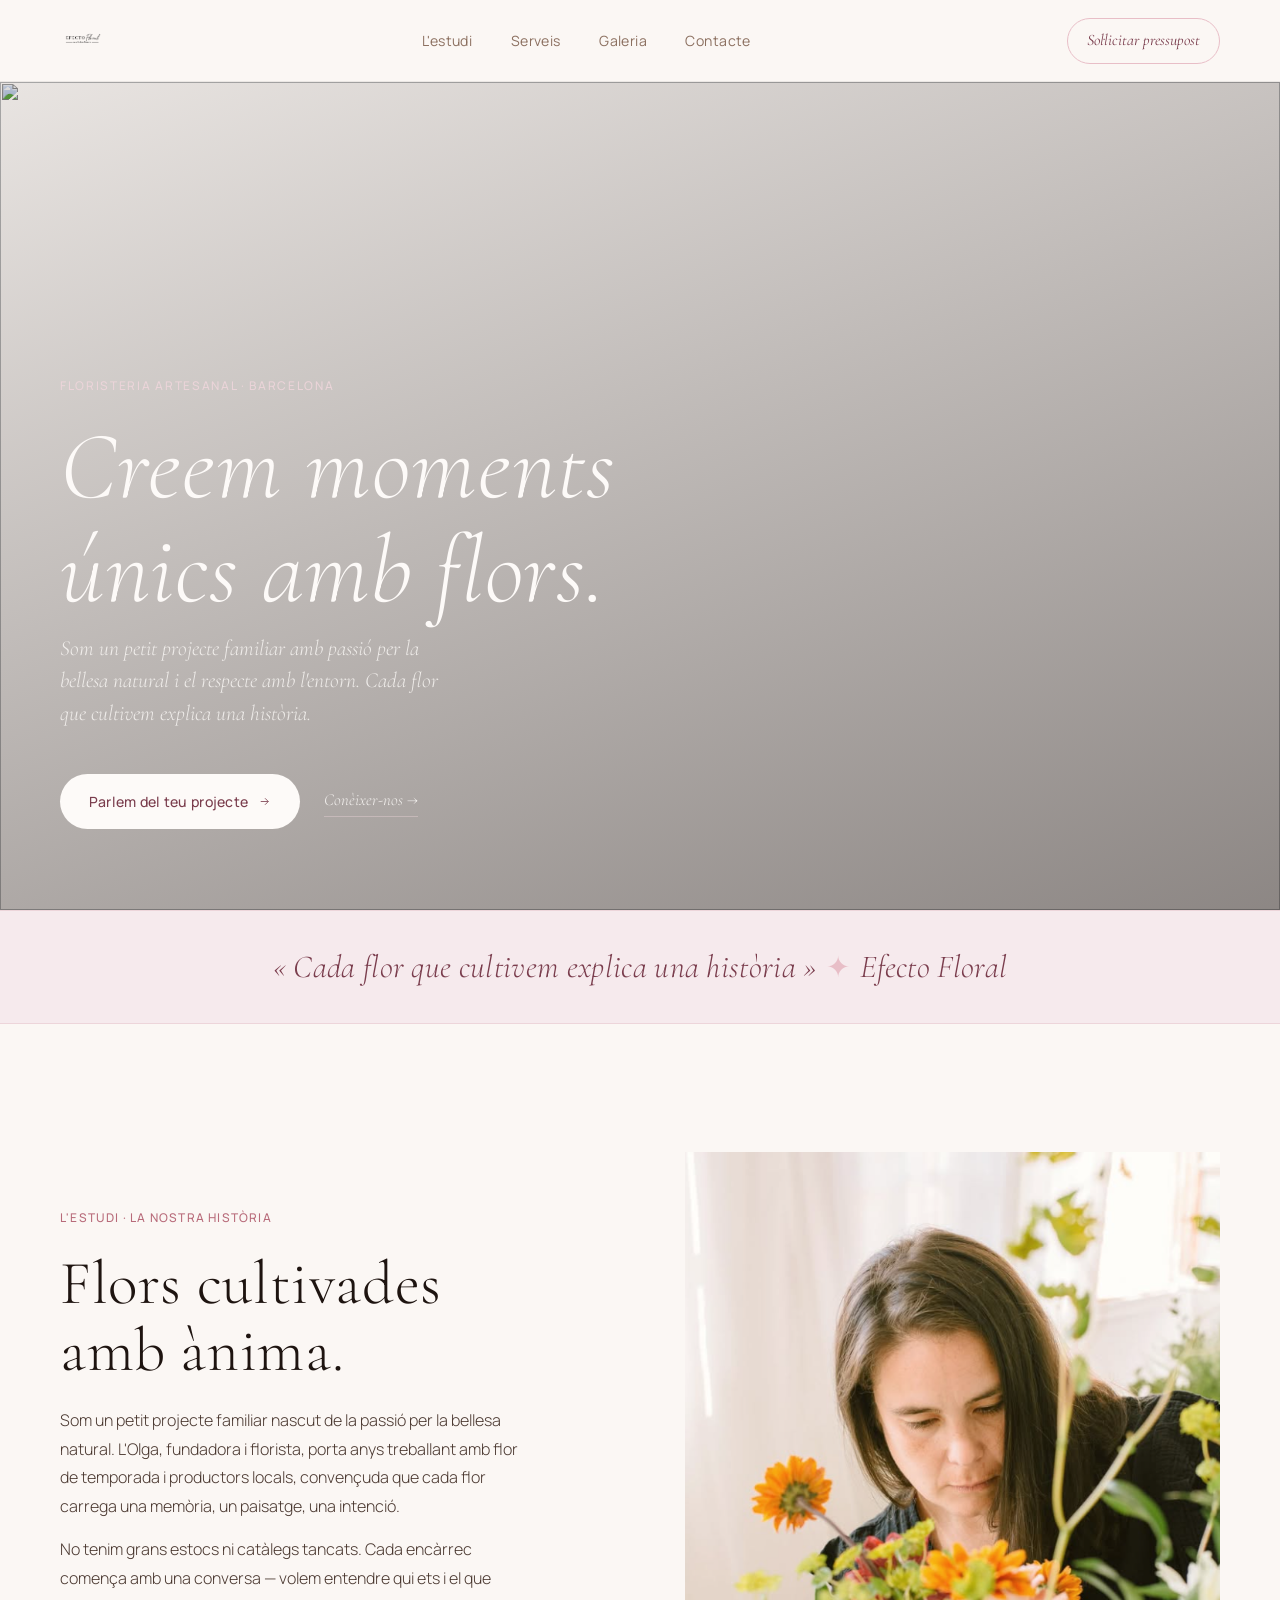
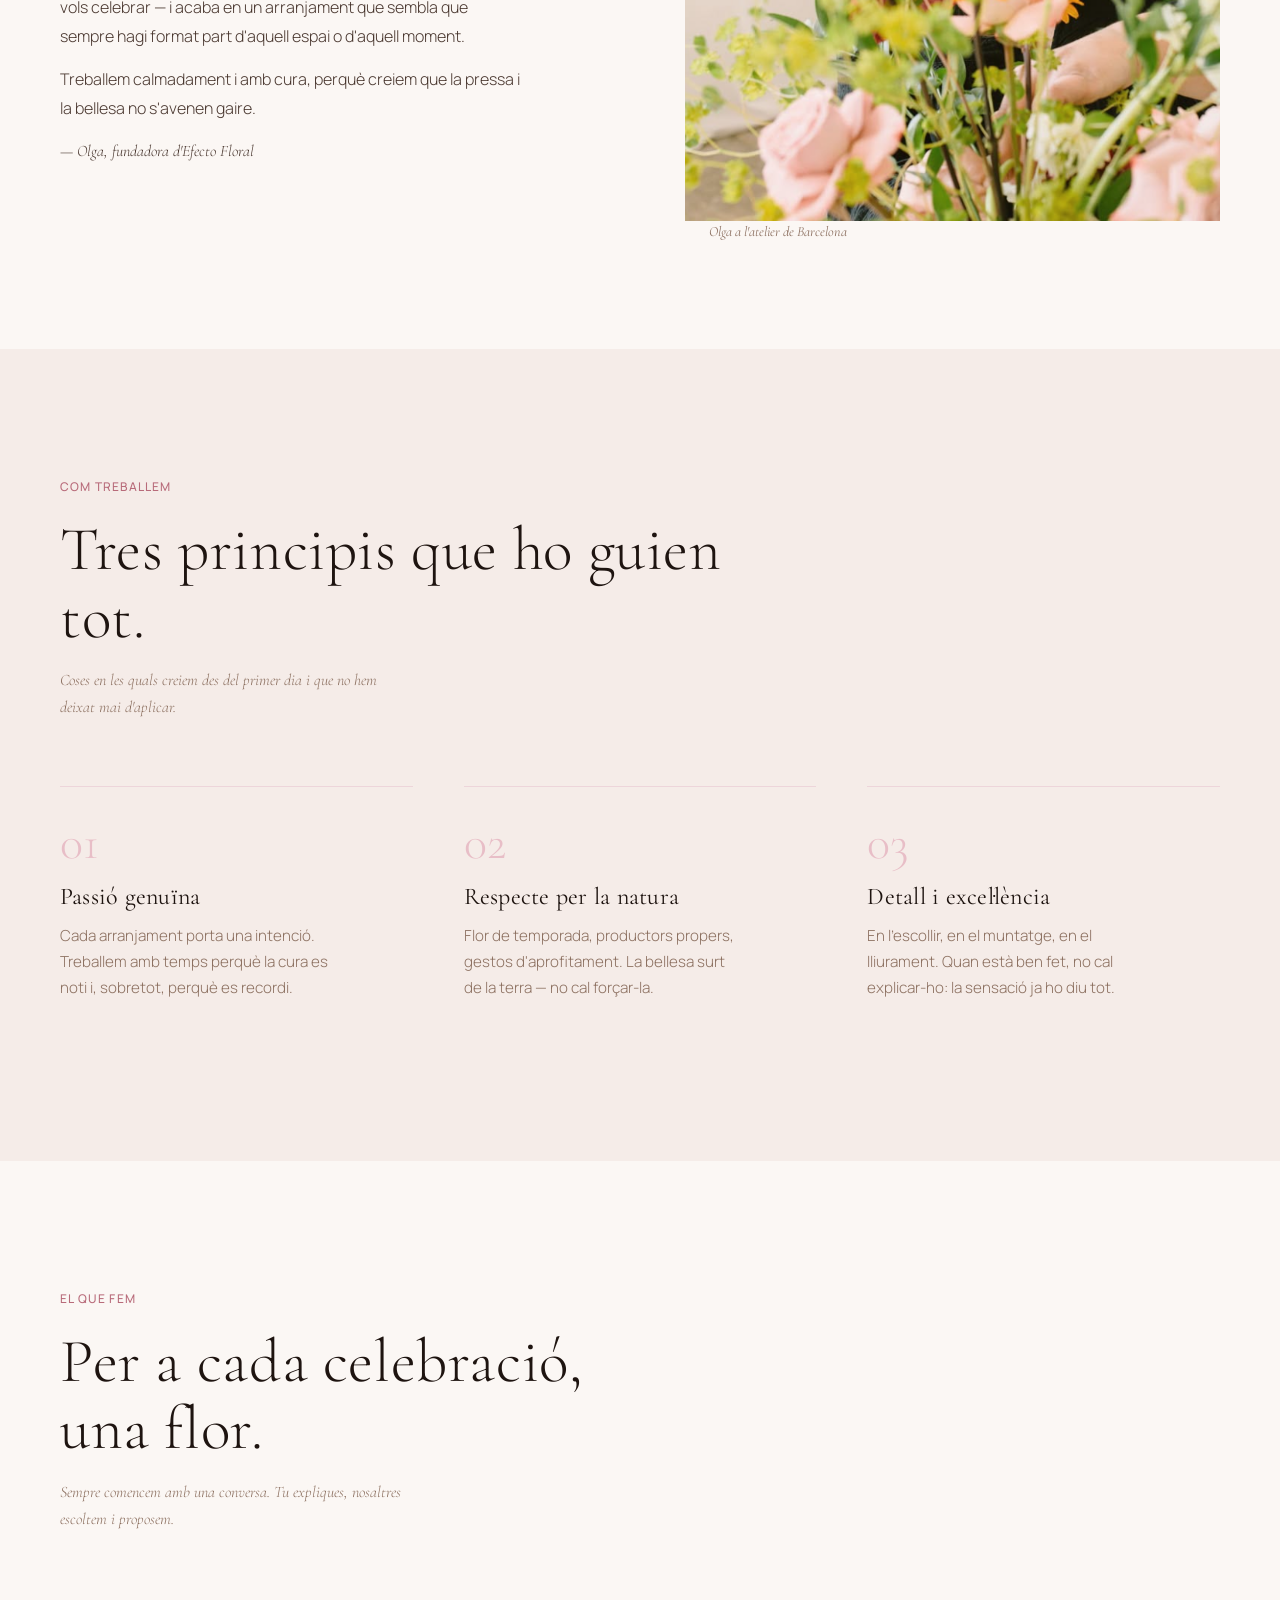
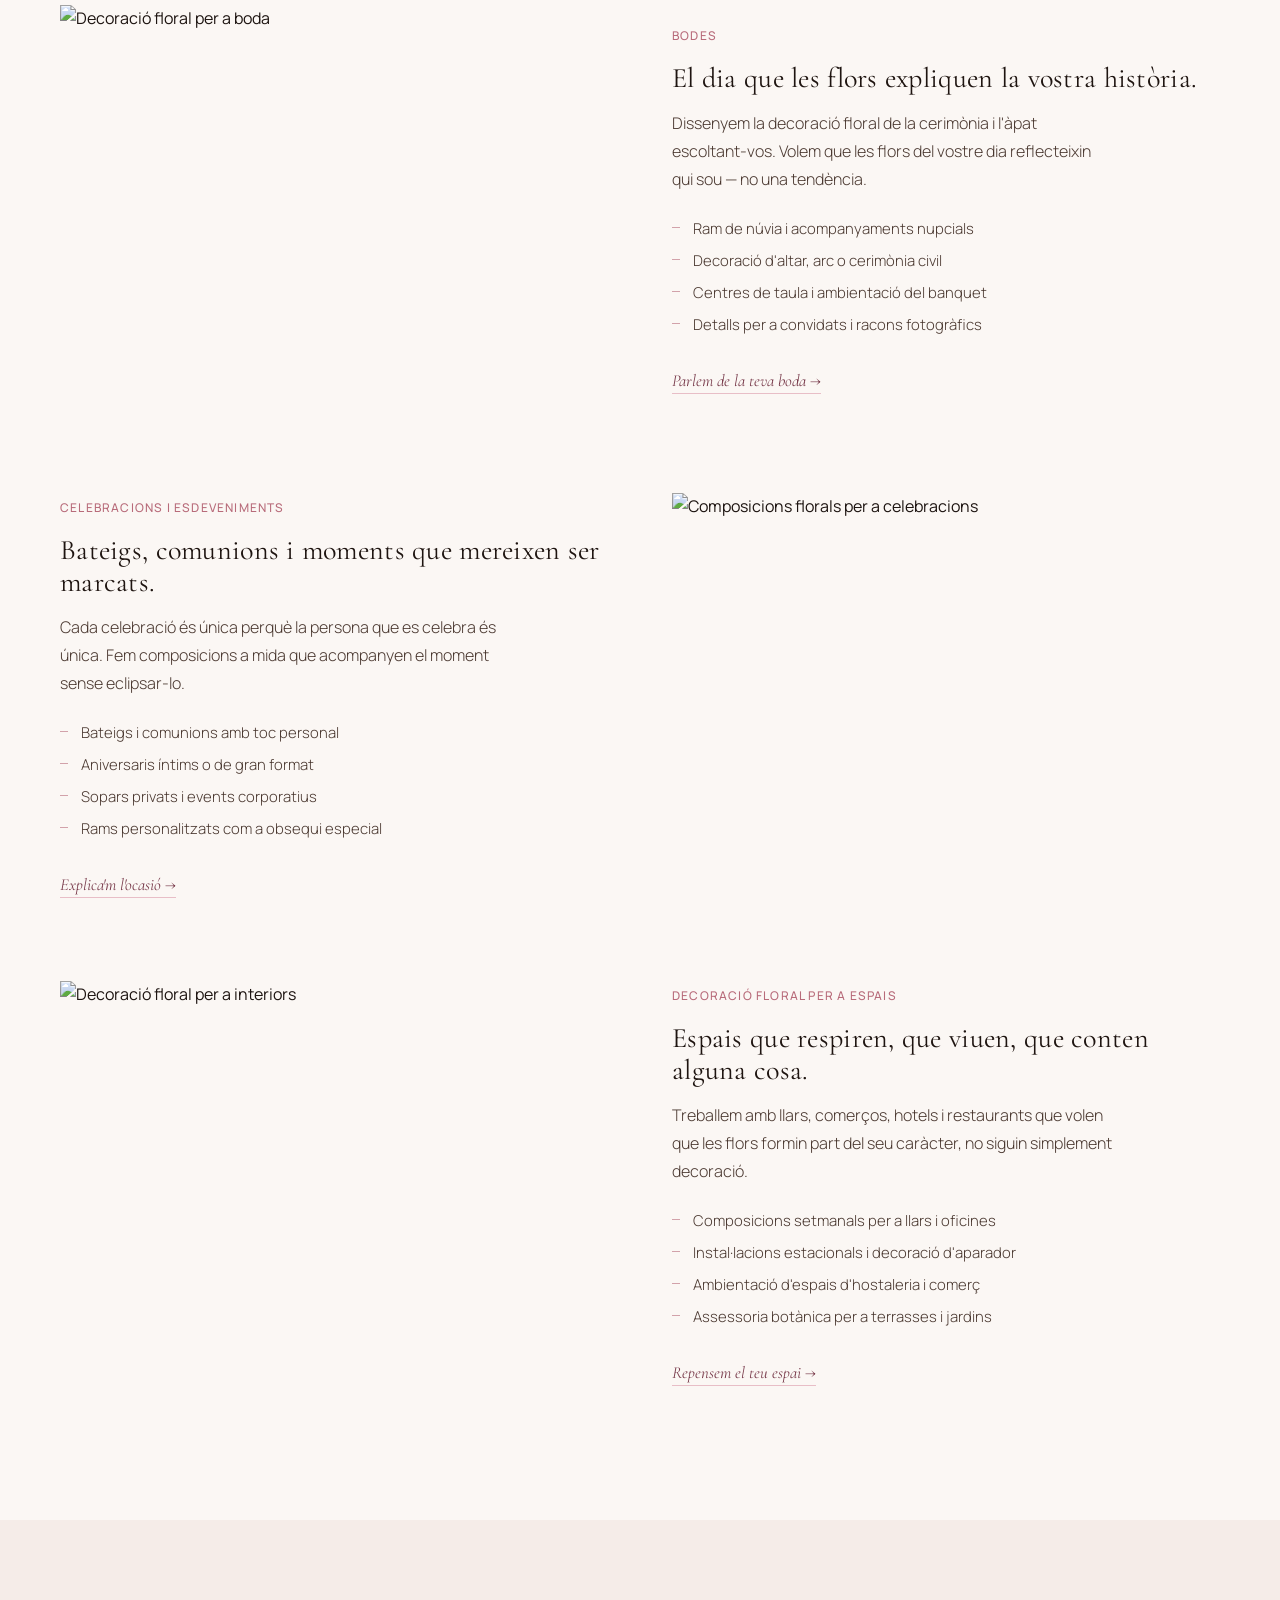
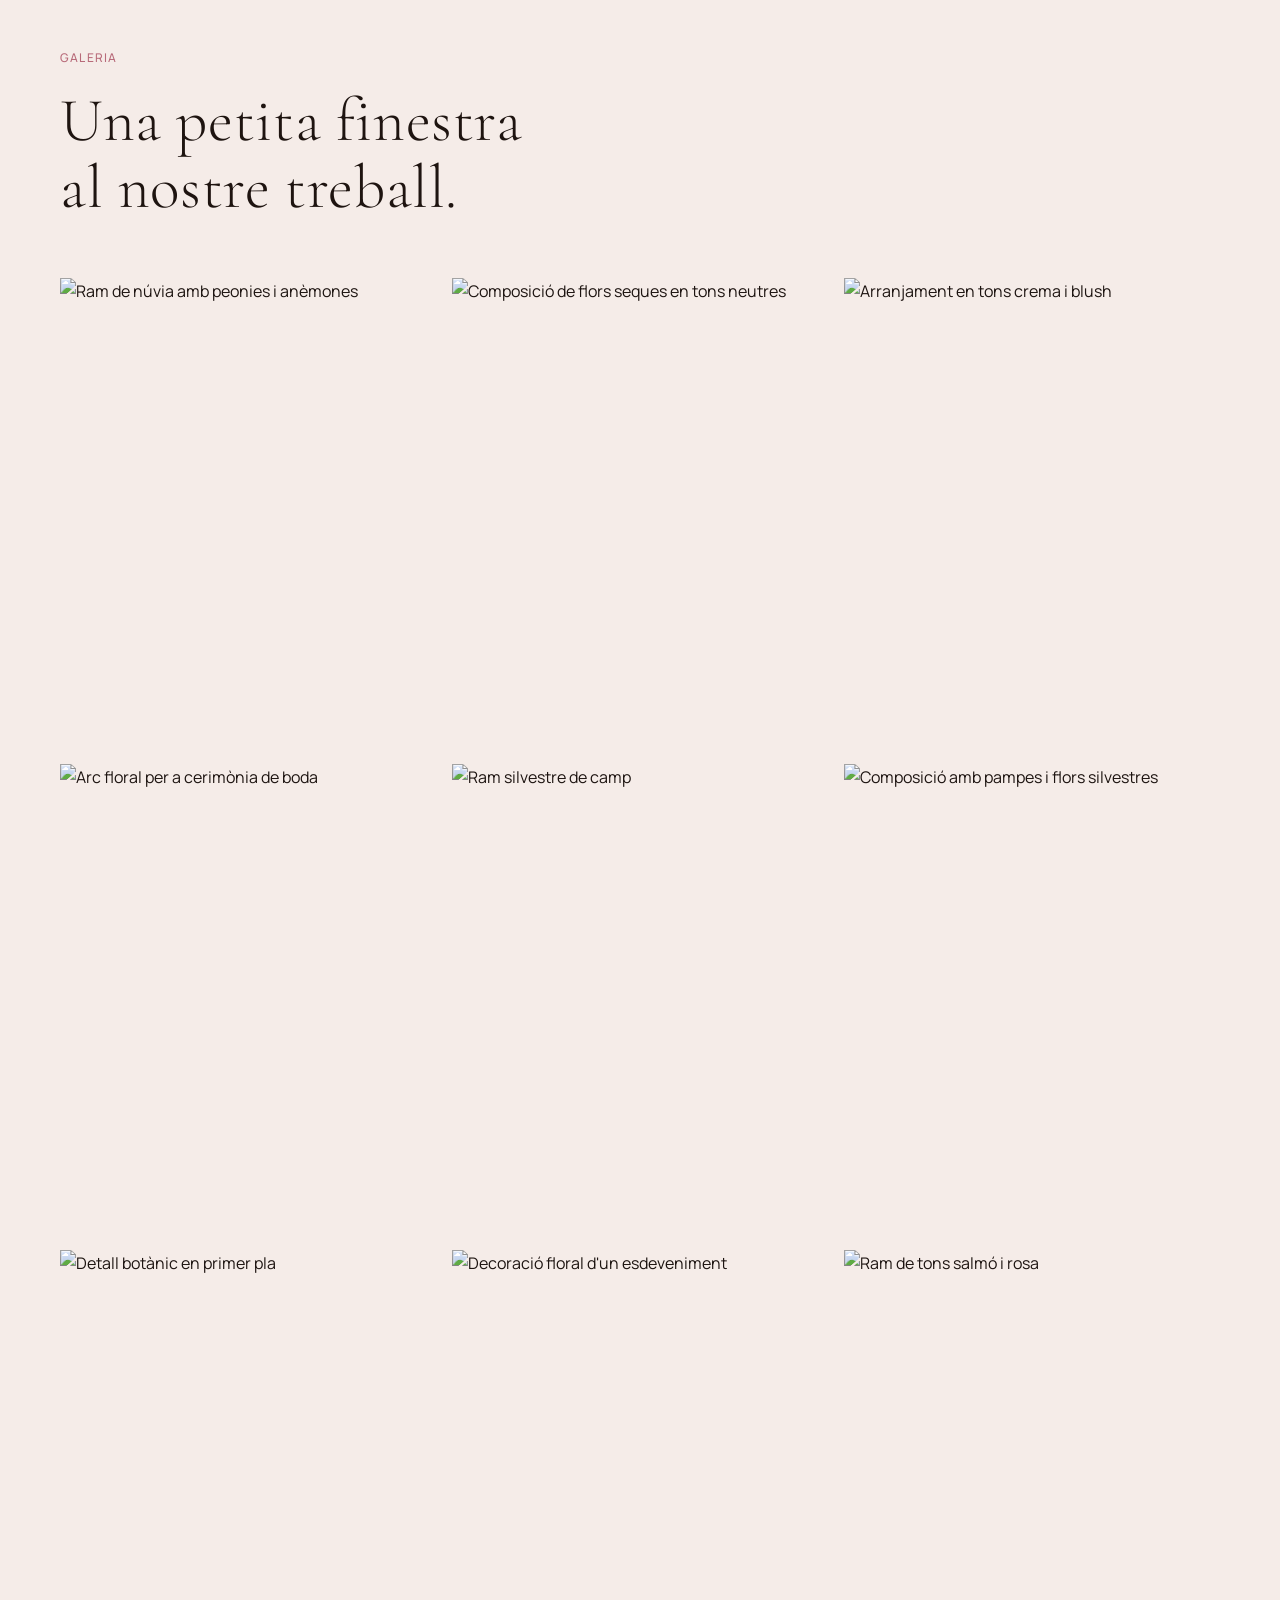
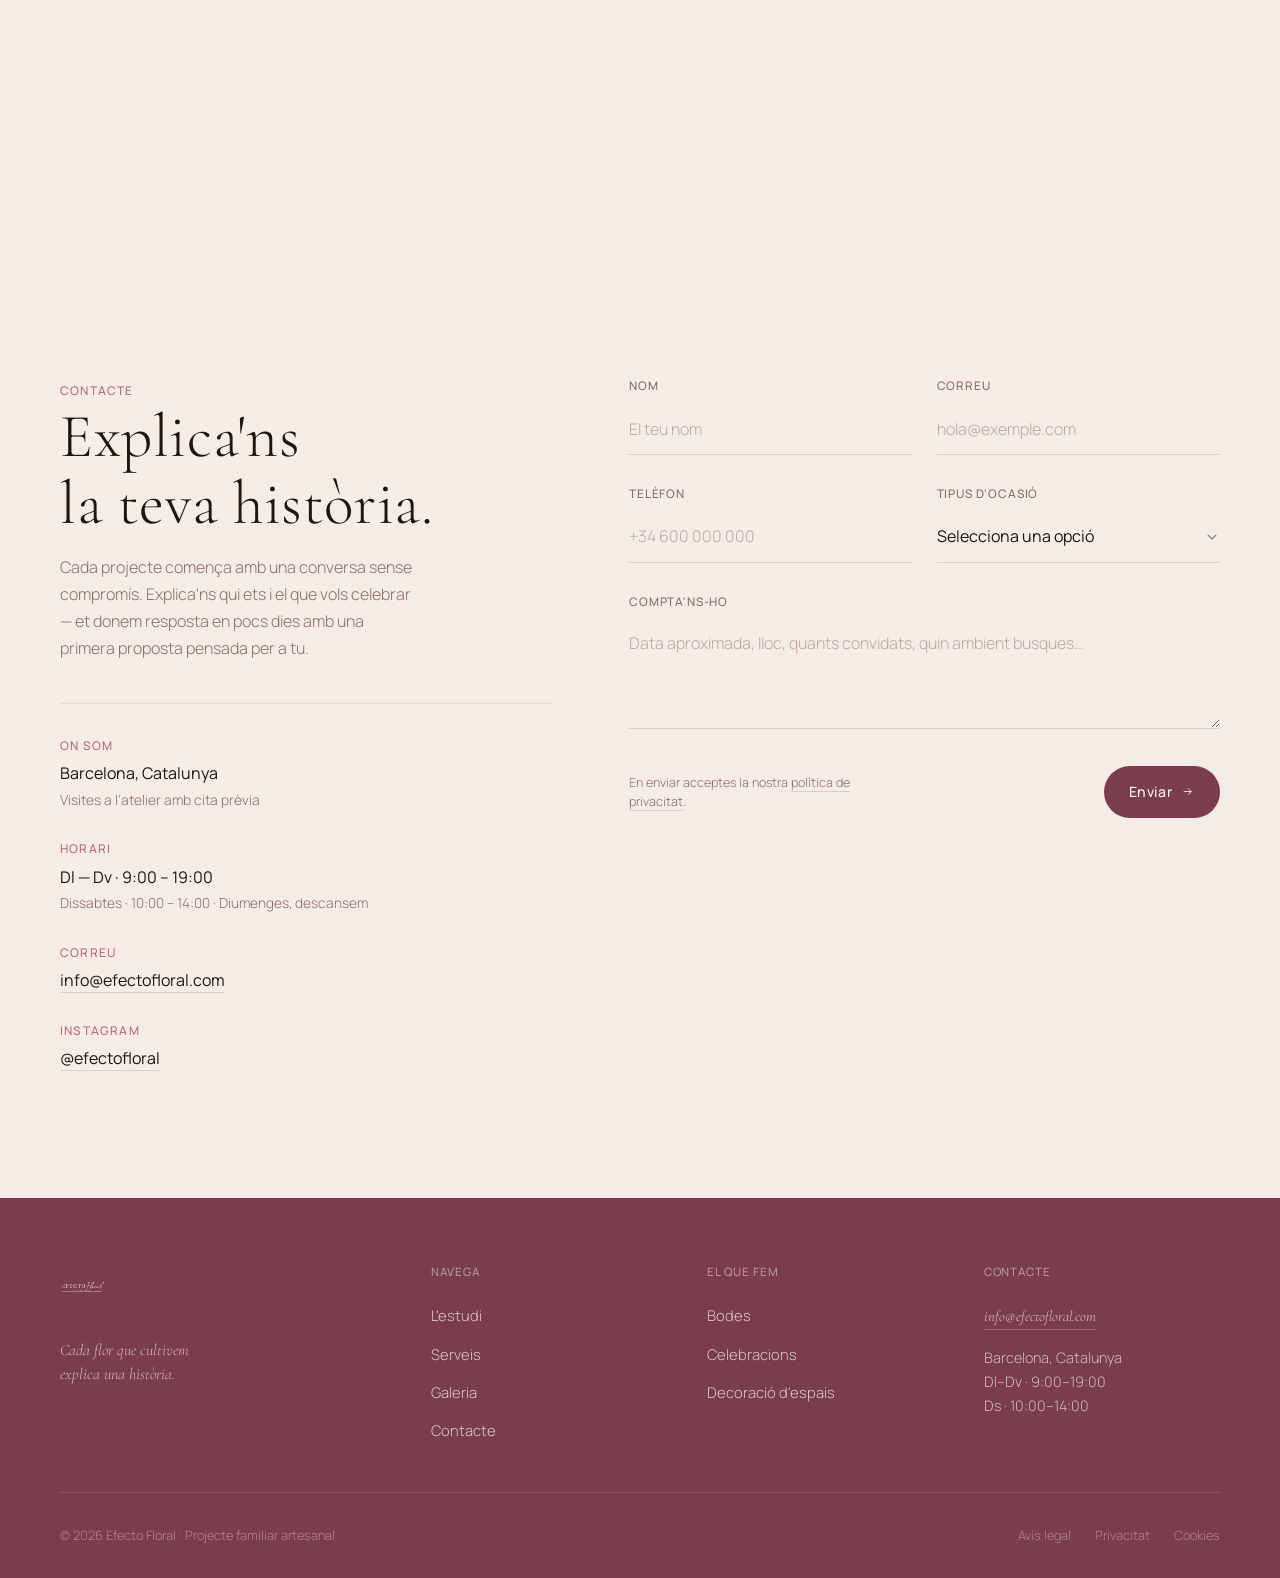
==== index.html @ b9873108 "Disseny inicial d'Efecto Floral Web one-pager: paleta blush/rose, tipografia Cormorant Garamond, lem" ====
<!DOCTYPE html>
<html lang="ca">
<head>
<meta charset="UTF-8">
<meta name="viewport" content="width=device-width, initial-scale=1.0">
<title>Efecto Floral — Floristeria artesanal · Barcelona</title>
<meta name="description" content="Petit projecte familiar de decoració floral artesanal per a bodes i esdeveniments. Barcelona. Cada flor que cultivem explica una història.">
<link rel="preconnect" href="https://fonts.googleapis.com">
<link rel="preconnect" href="https://fonts.gstatic.com" crossorigin>
<link href="https://fonts.googleapis.com/css2?family=Cormorant+Garamond:ital,wght@0,300;0,400;0,500;1,300;1,400&family=Manrope:wght@300;400;500&display=swap" rel="stylesheet">
<style>
:root{
  --bg:#FBF7F4;
  --bg-alt:#F5ECE8;
  --paper:#FDFAF8;
  --ink:#1E1410;
  --ink-soft:#4A3830;
  --muted:#8C7060;
  --rose:#B86B7A;
  --rose-dark:#7A3D4D;
  --rose-pale:#EDD5DA;
  --blush:#E8BEC7;
  --blush-light:#F6EAED;
  --sage:#7A8F65;
  --line:rgba(30,20,16,.13);
  --line-soft:rgba(30,20,16,.07);
  --t:.45s cubic-bezier(.32,.72,.32,1);
  --max:1240px;
  --gutter:clamp(1.4rem,4vw,2.5rem);
  --serif:'Cormorant Garamond',Georgia,serif;
  --sans:'Manrope',system-ui,-apple-system,sans-serif;
}

*,*::before,*::after{box-sizing:border-box;margin:0;padding:0}
html{scroll-behavior:smooth;font-size:16px}
body{
  font-family:var(--sans);
  font-weight:400;
  font-size:1rem;
  line-height:1.65;
  color:var(--ink);
  background:var(--bg);
  -webkit-font-smoothing:antialiased;
  text-rendering:optimizeLegibility;
  overflow-x:hidden;
}
img{display:block;max-width:100%}
a{color:inherit;text-decoration:none}
ul{list-style:none}
button{font:inherit;color:inherit;cursor:pointer;border:none;background:none}
input,select,textarea{font:inherit;color:inherit}

/* ─── TYPE ─── */
h1,h2,h3{font-family:var(--serif);font-weight:300;letter-spacing:.01em;line-height:1.08;color:var(--ink)}
h1{font-size:clamp(3rem,7.5vw,6rem);font-weight:300;font-style:italic}
h2{font-size:clamp(2.4rem,4.8vw,4rem);font-weight:300}
h3{font-size:clamp(1.6rem,2.2vw,2.2rem);font-weight:400;line-height:1.15}
.label{
  font-size:.75rem;
  font-weight:500;
  letter-spacing:.1em;
  text-transform:uppercase;
  color:var(--rose);
  font-family:var(--sans);
}
p{color:var(--ink-soft);font-weight:300;font-size:1rem}
em{font-family:var(--serif);font-style:italic}

/* ─── LAYOUT ─── */
.wrap{max-width:var(--max);margin:0 auto;padding:0 var(--gutter)}
section{position:relative}

/* ─── NAV ─── */
.nav{
  position:sticky;top:0;z-index:50;
  background:rgba(251,247,244,.94);
  backdrop-filter:blur(12px);
  -webkit-backdrop-filter:blur(12px);
  border-bottom:1px solid var(--line-soft);
}
.nav-inner{
  display:flex;align-items:center;justify-content:space-between;
  padding:1.1rem var(--gutter);
  max-width:var(--max);margin:0 auto;
}
.brand{display:flex;align-items:center}
.brand-logo{height:46px;width:auto;max-width:148px;object-fit:contain}
.nav-links{display:flex;gap:2.4rem;align-items:center}
.nav-links a{
  font-size:.88rem;
  font-weight:400;
  color:var(--muted);
  letter-spacing:.03em;
  padding:.4rem 0;
  transition:color var(--t);
}
.nav-links a:hover{color:var(--rose)}
.nav-cta{
  font-family:var(--serif);
  font-size:1rem;
  font-weight:400;
  font-style:italic;
  color:var(--rose-dark);
  padding:.55rem 1.2rem;
  border:1px solid var(--blush);
  border-radius:999px;
  transition:background var(--t),color var(--t),border-color var(--t);
}
.nav-cta:hover{background:var(--rose);color:var(--paper);border-color:var(--rose)}
.nav-toggle{display:none;width:36px;height:36px;flex-direction:column;align-items:center;justify-content:center;gap:5px}
.nav-toggle span{display:block;width:22px;height:1px;background:var(--ink);transition:var(--t)}

/* ─── HERO ─── */
.hero{
  position:relative;
  height:92vh;
  min-height:580px;
  max-height:860px;
  overflow:hidden;
}
.hero-img{
  position:absolute;inset:0;
  width:100%;height:100%;object-fit:cover;
  filter:saturate(.88) brightness(.93);
}
.hero-overlay{position:absolute;inset:0;background:linear-gradient(160deg,rgba(20,12,10,.08) 0%,rgba(20,12,10,.48) 100%)}
.hero-content{
  position:absolute;inset:0;
  display:flex;flex-direction:column;justify-content:flex-end;
  padding:0 var(--gutter) clamp(3.5rem,9vh,7rem);
  max-width:var(--max);margin:0 auto;
  color:var(--paper);
}
.hero-eyebrow{
  font-size:.75rem;font-weight:500;letter-spacing:.14em;text-transform:uppercase;
  color:rgba(237,213,218,.9);
  margin-bottom:1.2rem;
  font-family:var(--sans);
}
.hero h1{color:var(--paper);max-width:18ch;margin-bottom:.6rem}
.hero-lema{
  font-family:var(--serif);
  font-size:clamp(1.05rem,1.8vw,1.35rem);
  font-style:italic;
  font-weight:300;
  color:rgba(253,250,248,.8);
  margin-bottom:2.8rem;
  line-height:1.5;
  max-width:44ch;
}
.hero-actions{display:flex;gap:1.5rem;align-items:center;flex-wrap:wrap}
.btn{
  display:inline-flex;align-items:center;gap:.6rem;
  padding:1rem 1.8rem;
  font-size:.88rem;font-weight:500;
  border-radius:999px;
  transition:background var(--t),color var(--t),transform var(--t);
  font-family:var(--sans);
  letter-spacing:.02em;
}
.btn-primary{background:var(--paper);color:var(--rose-dark)}
.btn-primary:hover{background:var(--blush-light);transform:translateY(-1px)}
.btn-primary svg{width:13px;height:13px;transition:transform var(--t)}
.btn-primary:hover svg{transform:translateX(3px)}
.btn-ghost{
  font-family:var(--serif);
  font-style:italic;
  font-size:1.05rem;
  color:rgba(253,250,248,.85);
  border-bottom:1px solid rgba(237,213,218,.4);
  padding:0 0 3px 0;border-radius:0;
  font-weight:300;
}
.btn-ghost:hover{color:var(--paper);border-color:rgba(253,250,248,.7);background:transparent}

/* ─── SECCIONS BASE ─── */
.section{padding:clamp(5rem,10vw,8rem) 0}
.section-alt{background:var(--bg-alt)}

.lead{
  font-family:var(--serif);
  font-size:1.2rem;
  font-weight:300;
  font-style:italic;
  line-height:1.6;
  color:var(--ink-soft);
  max-width:52ch;
}

/* ─── LEMA BANNER ─── */
.lema-banner{
  background:var(--blush-light);
  border-top:1px solid var(--rose-pale);
  border-bottom:1px solid var(--rose-pale);
  padding:2.2rem var(--gutter);
  text-align:center;
  overflow:hidden;
}
.lema-banner p{
  font-family:var(--serif);
  font-size:clamp(1.4rem,2.5vw,2rem);
  font-style:italic;
  font-weight:300;
  color:var(--rose-dark);
  letter-spacing:.01em;
  line-height:1.3;
}
.lema-banner span{
  font-style:normal;
  font-weight:400;
  color:var(--blush);
  margin:0 .6rem;
  font-size:.9em;
}

/* ─── HISTORIA ─── */
.historia{
  display:grid;
  grid-template-columns:1fr 1fr;
  gap:clamp(3rem,7vw,6rem);
  align-items:center;
}
.historia-text > * + *{margin-top:1.3rem}
.historia-text .label{margin-bottom:1.4rem;display:block}
.historia-text h2{margin-bottom:1rem;line-height:1.1}
.historia-text p{font-size:1rem;line-height:1.8;color:var(--ink-soft);max-width:46ch;font-weight:300}
.historia-text p + p{margin-top:.9rem}
.historia-sig{
  margin-top:2rem;
  font-family:var(--serif);
  font-style:italic;
  font-size:1.05rem;
  color:var(--rose);
}
.historia-img-wrap{position:relative}
.historia-img{
  width:100%;
  aspect-ratio:4/5;
  object-fit:cover;
  filter:saturate(.92);
}
.historia-img-caption{
  position:absolute;bottom:-1.4rem;left:1.5rem;
  font-family:var(--serif);
  font-style:italic;
  font-size:.88rem;
  color:var(--muted);
}

/* ─── VALORS ─── */
.valors{
  display:grid;
  grid-template-columns:repeat(3,1fr);
  gap:clamp(2rem,4vw,3.5rem);
  margin-top:4rem;
}
.valor{
  padding:2rem 0;
  border-top:1px solid var(--rose-pale);
}
.valor-num{
  font-family:var(--serif);
  font-size:3rem;
  font-weight:300;
  color:var(--blush);
  line-height:1;
  margin-bottom:1rem;
  display:block;
}
.valor h3{font-weight:400;margin-bottom:.8rem;font-size:1.5rem;font-family:var(--serif)}
.valor p{font-size:.95rem;color:var(--muted);line-height:1.7;max-width:30ch;font-weight:300}

.section-head{max-width:680px;margin-bottom:1rem}
.section-head .label{margin-bottom:1.2rem;display:block}
.section-head h2{margin-bottom:1rem;line-height:1.1}
.section-head p{color:var(--muted);font-size:1rem;line-height:1.7;max-width:50ch;font-weight:300}
.section-head .lead{margin-top:1rem}

/* ─── SERVEIS ─── */
.serveis{display:flex;flex-direction:column;gap:clamp(3rem,6vw,5rem);margin-top:4.5rem}
.servei{
  display:grid;
  grid-template-columns:1fr 1fr;
  gap:clamp(2.5rem,5vw,5rem);
  align-items:center;
}
.servei:nth-child(even) .servei-img{order:2}
.servei-img{
  width:100%;
  aspect-ratio:4/3;
  object-fit:cover;
  filter:saturate(.9);
}
.servei-text .label{margin-bottom:1rem;display:block}
.servei-text h3{margin-bottom:.9rem}
.servei-text > p{font-size:1rem;color:var(--ink-soft);line-height:1.75;margin-bottom:1.5rem;max-width:44ch;font-weight:300}
.servei-list{display:flex;flex-direction:column;gap:.6rem;margin-bottom:2rem}
.servei-list li{
  font-size:.93rem;color:var(--ink-soft);padding-left:1.3rem;position:relative;
  font-weight:300;line-height:1.5;
}
.servei-list li::before{
  content:"";position:absolute;left:0;top:.65rem;
  width:8px;height:1px;background:var(--rose);opacity:.6;
}
.servei-text a.btn-text{
  font-family:var(--serif);
  font-size:1.05rem;
  font-weight:400;
  font-style:italic;
  color:var(--rose-dark);
  border-bottom:1px solid var(--blush);
  padding-bottom:2px;
  transition:color var(--t),border-color var(--t);
}
.servei-text a.btn-text:hover{color:var(--rose);border-color:var(--rose)}

/* ─── GALERIA ─── */
.galeria{
  display:grid;
  grid-template-columns:repeat(3,1fr);
  gap:clamp(.6rem,1.2vw,1rem);
  margin-top:3.5rem;
}
.galeria img{
  width:100%;
  aspect-ratio:4/5;
  object-fit:cover;
  filter:saturate(.88);
  transition:filter var(--t),transform var(--t);
}
.galeria a{display:block;overflow:hidden;background:var(--bg-alt)}
.galeria a:hover img{filter:saturate(1);transform:scale(1.03)}
.galeria a:nth-child(2) img,
.galeria a:nth-child(5) img,
.galeria a:nth-child(8) img{aspect-ratio:1}

/* ─── CONTACTE ─── */
.section-contacte{background:var(--bg-alt)}
.contacte{
  display:grid;
  grid-template-columns:1fr 1.2fr;
  gap:clamp(3rem,6vw,5.5rem);
  align-items:start;
}
.contacte-info h2{margin-bottom:1rem;line-height:1.1}
.contacte-info > p{color:var(--muted);font-size:1rem;line-height:1.7;max-width:36ch;margin-bottom:2.5rem;font-weight:300}
.info-list{display:flex;flex-direction:column;gap:1.8rem;padding-top:2rem;border-top:1px solid var(--rose-pale)}
.info-item .label{display:block;margin-bottom:.35rem}
.info-item .val{font-size:1rem;color:var(--ink);line-height:1.5;font-weight:400}
.info-item .val a{border-bottom:1px solid var(--line);padding-bottom:1px;transition:border-color var(--t),color var(--t)}
.info-item .val a:hover{color:var(--rose);border-color:var(--rose)}
.info-item .sub{display:block;color:var(--muted);font-size:.86rem;margin-top:.3rem;font-weight:300}

.form{
  display:grid;
  grid-template-columns:1fr 1fr;
  gap:1.8rem 1.5rem;
}
.field{display:flex;flex-direction:column;gap:.5rem}
.field-full{grid-column:1 / -1}
.field label{
  font-size:.74rem;
  font-weight:500;
  color:var(--muted);
  letter-spacing:.07em;
  text-transform:uppercase;
}
.field input,.field select,.field textarea{
  background:transparent;
  border:0;
  border-bottom:1px solid var(--line);
  padding:.75rem 0;
  font-size:1rem;
  color:var(--ink);
  font-family:var(--sans);
  outline:none;
  transition:border-color var(--t);
  width:100%;
}
.field textarea{resize:vertical;min-height:110px;line-height:1.6}
.field input:focus,.field select:focus,.field textarea:focus{border-color:var(--rose)}
.field input::placeholder,.field textarea::placeholder{color:#C0A898;font-weight:300}
.field select{
  appearance:none;-webkit-appearance:none;cursor:pointer;padding-right:1.5rem;
  background-image:url("data:image/svg+xml,%3Csvg xmlns='http://www.w3.org/2000/svg' width='10' height='6' viewBox='0 0 10 6'%3E%3Cpath fill='none' stroke='%238C7060' stroke-width='1.2' d='M.8.8L5 5l4.2-4.2'/%3E%3C/svg%3E");
  background-repeat:no-repeat;background-position:right .2rem center;
}
.form-foot{grid-column:1 / -1;display:flex;justify-content:space-between;align-items:center;gap:1.5rem;flex-wrap:wrap;margin-top:.5rem}
.consent{font-size:.78rem;color:var(--muted);max-width:32ch;line-height:1.55;font-weight:300}
.consent a{border-bottom:1px solid var(--line)}
.btn-submit{
  background:var(--rose-dark);color:var(--paper);
  padding:.9rem 1.6rem;border-radius:999px;
  font-size:.88rem;font-weight:500;
  display:inline-flex;align-items:center;gap:.6rem;
  transition:background var(--t),transform var(--t);
  letter-spacing:.02em;
}
.btn-submit:hover{background:var(--rose);transform:translateY(-1px)}
.btn-submit svg{width:13px;height:13px;transition:transform var(--t)}
.btn-submit:hover svg{transform:translateX(3px)}
.form-status{
  grid-column:1 / -1;
  display:none;
  padding:1rem 1.2rem;
  background:rgba(184,107,122,.1);
  border-left:2px solid var(--rose);
  font-size:.92rem;
  color:var(--ink);
  font-style:italic;
  font-family:var(--serif);
}
.form-status.show{display:block}

/* ─── FOOTER ─── */
.footer{
  background:var(--rose-dark);
  color:var(--paper);
  padding:4rem 0 2rem;
}
.footer-top{
  display:grid;
  grid-template-columns:1.4fr 1fr 1fr 1fr;
  gap:2.5rem;
  padding-bottom:3rem;
  border-bottom:1px solid rgba(253,250,248,.12);
}
.footer-brand .brand-logo{height:56px;max-width:170px;filter:brightness(0) invert(1);opacity:.88;margin-bottom:1.2rem;margin-left:-.3rem}
.footer-tagline{
  font-family:var(--serif);
  font-style:italic;
  font-size:1rem;
  color:rgba(253,250,248,.65);
  max-width:22ch;
  line-height:1.55;
  font-weight:300;
}
.footer-col h4{
  font-size:.72rem;
  font-weight:500;
  color:rgba(253,250,248,.45);
  margin-bottom:1.3rem;
  letter-spacing:.08em;
  text-transform:uppercase;
}
.footer-col ul{display:flex;flex-direction:column;gap:.75rem}
.footer-col a{color:rgba(253,250,248,.72);font-size:.92rem;transition:color var(--t);font-weight:300}
.footer-col a:hover{color:var(--paper)}
.footer-col p{color:rgba(253,250,248,.65);font-size:.9rem;line-height:1.65;font-weight:300}
.footer-email{
  display:inline-block;
  color:var(--paper);font-size:.95rem;
  border-bottom:1px solid rgba(253,250,248,.22);
  padding-bottom:1px;margin-bottom:1rem;
  transition:color var(--t),border-color var(--t);
  font-style:italic;
  font-family:var(--serif);
}
.footer-email:hover{color:var(--blush);border-color:var(--blush)}
.footer-bottom{
  display:flex;justify-content:space-between;align-items:center;flex-wrap:wrap;gap:1rem;
  padding-top:2rem;
  font-size:.8rem;
  color:rgba(253,250,248,.38);
  font-weight:300;
}
.footer-legal{display:flex;gap:1.5rem}
.footer-legal a{color:rgba(253,250,248,.38);transition:color var(--t)}
.footer-legal a:hover{color:var(--paper)}

/* ─── REVEAL ─── */
.reveal{opacity:0;transform:translateY(16px);transition:opacity .95s var(--t),transform .95s var(--t)}
.reveal.in{opacity:1;transform:translateY(0)}

/* ─── RESPONSIVE ─── */
@media (max-width:900px){
  .historia,.contacte{grid-template-columns:1fr;gap:2.5rem}
  .servei,.servei:nth-child(even){grid-template-columns:1fr}
  .servei:nth-child(even) .servei-img{order:0}
  .valors{grid-template-columns:1fr 1fr;gap:1.8rem}
  .footer-top{grid-template-columns:1fr 1fr;gap:2rem}
  .galeria{grid-template-columns:repeat(2,1fr)}
}
@media (max-width:640px){
  .nav-links,.nav-cta{display:none}
  .nav-toggle{display:flex}
  .nav-links.open{
    display:flex;flex-direction:column;align-items:flex-start;gap:1.2rem;
    position:absolute;top:100%;left:0;right:0;
    background:var(--bg);border-bottom:1px solid var(--line);
    padding:1.4rem var(--gutter);
  }
  .nav-links.open .nav-cta-mobile{
    display:inline-flex;align-items:center;gap:.5rem;
    padding:.6rem 1.2rem;border:1px solid var(--blush);border-radius:999px;
    margin-top:.5rem;
    font-family:var(--serif);font-style:italic;color:var(--rose-dark);
  }
  .brand-logo{height:38px;max-width:120px}
  .hero{height:auto;min-height:auto;padding:0}
  .hero-img-box{position:relative;height:72svh;min-height:480px}
  .hero-img{position:absolute}
  .hero-content{position:relative;padding:2.5rem var(--gutter) 0;color:var(--ink)}
  .hero h1{color:var(--ink)}
  .hero-lema{color:var(--ink-soft)}
  .hero-eyebrow{color:var(--muted)}
  .hero .btn-ghost{color:var(--muted);border-color:var(--line)}
  .hero-overlay{display:none}
  .form{grid-template-columns:1fr}
  .footer-top{grid-template-columns:1fr;gap:1.8rem}
  .galeria{gap:.5rem}
  .valors{grid-template-columns:1fr}
  .historia-img-caption{display:none}
}
</style>
</head>
<body>

<!-- ─── NAV ─── -->
<header class="nav" id="nav">
  <div class="nav-inner">
    <a href="#top" class="brand" aria-label="Efecto Floral — inici">
      <img src="assets/logo-efecto-floral.png?v=2" alt="Efecto Floral" class="brand-logo">
    </a>
    <nav class="nav-links" id="nav-links" aria-label="Principal">
      <a href="#historia">L'estudi</a>
      <a href="#serveis">Serveis</a>
      <a href="#galeria">Galeria</a>
      <a href="#contacte">Contacte</a>
    </nav>
    <a href="#contacte" class="nav-cta">Sol·licitar pressupost</a>
    <button class="nav-toggle" id="nav-toggle" aria-label="Menú" aria-expanded="false">
      <span></span><span></span><span></span>
    </button>
  </div>
</header>

<main id="top">

  <!-- ─── HERO ─── -->
  <section class="hero">
    <img src="https://images.unsplash.com/photo-1561181286-d3fee7d55364?w=2200&q=85&auto=format&fit=crop" alt="" class="hero-img">
    <div class="hero-overlay"></div>
    <div class="hero-content">
      <p class="hero-eyebrow">Floristeria artesanal · Barcelona</p>
      <h1>Creem moments únics amb flors.</h1>
      <p class="hero-lema">Som un petit projecte familiar amb passió per la bellesa natural i el respecte amb l'entorn. Cada flor que cultivem explica una història.</p>
      <div class="hero-actions">
        <a href="#contacte" class="btn btn-primary">
          Parlem del teu projecte
          <svg viewBox="0 0 24 24" fill="none" stroke="currentColor" stroke-width="1.5"><path d="M5 12h14M13 6l6 6-6 6"/></svg>
        </a>
        <a href="#historia" class="btn-ghost">Conèixer-nos →</a>
      </div>
    </div>
  </section>

  <!-- ─── LEMA ─── -->
  <div class="lema-banner reveal">
    <p>« Cada flor que cultivem explica una història »<span>✦</span>Efecto Floral</p>
  </div>

  <!-- ─── HISTORIA ─── -->
  <section id="historia" class="section">
    <div class="wrap">
      <div class="historia">
        <div class="historia-text reveal">
          <span class="label">L'estudi · La nostra història</span>
          <h2>Flors cultivades<br>amb ànima.</h2>
          <p>Som un petit projecte familiar nascut de la passió per la bellesa natural. L'Olga, fundadora i florista, porta anys treballant amb flor de temporada i productors locals, convençuda que cada flor carrega una memòria, un paisatge, una intenció.</p>
          <p>No tenim grans estocs ni catàlegs tancats. Cada encàrrec comença amb una conversa — volem entendre qui ets i el que vols celebrar — i acaba en un arranjament que sembla que sempre hagi format part d'aquell espai o d'aquell moment.</p>
          <p>Treballem calmadament i amb cura, perquè creiem que la pressa i la bellesa no s'avenen gaire.</p>
          <p class="historia-sig">— Olga, fundadora d'Efecto Floral</p>
        </div>
        <div class="historia-img-wrap reveal">
          <img src="assets/fundadora-atelier.png" alt="Olga, fundadora d'Efecto Floral, treballant a l'atelier" class="historia-img">
          <span class="historia-img-caption">Olga a l'atelier de Barcelona</span>
        </div>
      </div>
    </div>
  </section>

  <!-- ─── VALORS ─── -->
  <section class="section section-alt">
    <div class="wrap">
      <div class="section-head reveal">
        <span class="label">Com treballem</span>
        <h2>Tres principis que ho guien tot.</h2>
        <p class="lead">Coses en les quals creiem des del primer dia i que no hem deixat mai d'aplicar.</p>
      </div>
      <div class="valors">
        <article class="valor reveal">
          <span class="valor-num">01</span>
          <h3>Passió genuïna</h3>
          <p>Cada arranjament porta una intenció. Treballem amb temps perquè la cura es noti i, sobretot, perquè es recordi.</p>
        </article>
        <article class="valor reveal">
          <span class="valor-num">02</span>
          <h3>Respecte per la natura</h3>
          <p>Flor de temporada, productors propers, gestos d'aprofitament. La bellesa surt de la terra — no cal forçar-la.</p>
        </article>
        <article class="valor reveal">
          <span class="valor-num">03</span>
          <h3>Detall i excel·lència</h3>
          <p>En l'escollir, en el muntatge, en el lliurament. Quan està ben fet, no cal explicar-ho: la sensació ja ho diu tot.</p>
        </article>
      </div>
    </div>
  </section>

  <!-- ─── SERVEIS ─── -->
  <section id="serveis" class="section">
    <div class="wrap">
      <div class="section-head reveal">
        <span class="label">El que fem</span>
        <h2>Per a cada celebració,<br>una flor.</h2>
        <p class="lead">Sempre comencem amb una conversa. Tu expliques, nosaltres escoltem i proposem.</p>
      </div>

      <div class="serveis">
        <article class="servei reveal">
          <img src="https://images.unsplash.com/photo-1606800052052-a08af7148866?w=1400&q=85&auto=format&fit=crop" alt="Decoració floral per a boda" class="servei-img">
          <div class="servei-text">
            <span class="label">Bodes</span>
            <h3>El dia que les flors expliquen la vostra història.</h3>
            <p>Dissenyem la decoració floral de la cerimònia i l'àpat escoltant-vos. Volem que les flors del vostre dia reflecteixin qui sou — no una tendència.</p>
            <ul class="servei-list">
              <li>Ram de núvia i acompanyaments nupcials</li>
              <li>Decoració d'altar, arc o cerimònia civil</li>
              <li>Centres de taula i ambientació del banquet</li>
              <li>Detalls per a convidats i racons fotogràfics</li>
            </ul>
            <a href="#contacte" class="btn-text">Parlem de la teva boda →</a>
          </div>
        </article>

        <article class="servei reveal">
          <img src="https://images.unsplash.com/photo-1519225421980-715cb0215aed?w=1400&q=85&auto=format&fit=crop" alt="Composicions florals per a celebracions" class="servei-img">
          <div class="servei-text">
            <span class="label">Celebracions i esdeveniments</span>
            <h3>Bateigs, comunions i moments que mereixen ser marcats.</h3>
            <p>Cada celebració és única perquè la persona que es celebra és única. Fem composicions a mida que acompanyen el moment sense eclipsar-lo.</p>
            <ul class="servei-list">
              <li>Bateigs i comunions amb toc personal</li>
              <li>Aniversaris íntims o de gran format</li>
              <li>Sopars privats i events corporatius</li>
              <li>Rams personalitzats com a obsequi especial</li>
            </ul>
            <a href="#contacte" class="btn-text">Explica'm l'ocasió →</a>
          </div>
        </article>

        <article class="servei reveal">
          <img src="https://images.unsplash.com/photo-1490750967868-88aa4486c946?w=1400&q=85&auto=format&fit=crop" alt="Decoració floral per a interiors" class="servei-img">
          <div class="servei-text">
            <span class="label">Decoració floral per a espais</span>
            <h3>Espais que respiren, que viuen, que conten alguna cosa.</h3>
            <p>Treballem amb llars, comerços, hotels i restaurants que volen que les flors formin part del seu caràcter, no siguin simplement decoració.</p>
            <ul class="servei-list">
              <li>Composicions setmanals per a llars i oficines</li>
              <li>Instal·lacions estacionals i decoració d'aparador</li>
              <li>Ambientació d'espais d'hostaleria i comerç</li>
              <li>Assessoria botànica per a terrasses i jardins</li>
            </ul>
            <a href="#contacte" class="btn-text">Repensem el teu espai →</a>
          </div>
        </article>
      </div>
    </div>
  </section>

  <!-- ─── GALERIA ─── -->
  <section id="galeria" class="section section-alt">
    <div class="wrap">
      <div class="section-head reveal">
        <span class="label">Galeria</span>
        <h2>Una petita finestra<br>al nostre treball.</h2>
      </div>
      <div class="galeria reveal">
        <a href="#"><img src="https://images.unsplash.com/photo-1525310072745-f49212b5ac6d?w=1000&q=85&auto=format&fit=crop" alt="Ram de núvia amb peonies i anèmones"></a>
        <a href="#"><img src="https://images.unsplash.com/photo-1508610048659-a06b669e3321?w=1000&q=85&auto=format&fit=crop" alt="Composició de flors seques en tons neutres"></a>
        <a href="#"><img src="https://images.unsplash.com/photo-1487070183336-b863922373d4?w=1000&q=85&auto=format&fit=crop" alt="Arranjament en tons crema i blush"></a>
        <a href="#"><img src="https://images.unsplash.com/photo-1469371670807-013ccf25f16a?w=1000&q=85&auto=format&fit=crop" alt="Arc floral per a cerimònia de boda"></a>
        <a href="#"><img src="https://images.unsplash.com/photo-1457269449834-928af64c684d?w=1000&q=85&auto=format&fit=crop" alt="Ram silvestre de camp"></a>
        <a href="#"><img src="https://images.unsplash.com/photo-1582794543139-8ac9cb0f7b11?w=1000&q=85&auto=format&fit=crop" alt="Composició amb pampes i flors silvestres"></a>
        <a href="#"><img src="https://images.unsplash.com/photo-1502977249166-824b3a8a4d6d?w=1000&q=85&auto=format&fit=crop" alt="Detall botànic en primer pla"></a>
        <a href="#"><img src="https://images.unsplash.com/photo-1530092285049-1c42085fd395?w=1000&q=85&auto=format&fit=crop" alt="Decoració floral d'un esdeveniment"></a>
        <a href="#"><img src="https://images.unsplash.com/photo-1591886960571-74d43a9d4166?w=1000&q=85&auto=format&fit=crop" alt="Ram de tons salmó i rosa"></a>
      </div>
    </div>
  </section>

  <!-- ─── CONTACTE ─── -->
  <section id="contacte" class="section section-contacte">
    <div class="wrap">
      <div class="contacte">
        <div class="contacte-info reveal">
          <span class="label">Contacte</span>
          <h2>Explica'ns<br>la teva història.</h2>
          <p>Cada projecte comença amb una conversa sense compromís. Explica'ns qui ets i el que vols celebrar — et donem resposta en pocs dies amb una primera proposta pensada per a tu.</p>

          <div class="info-list">
            <div class="info-item">
              <span class="label">On som</span>
              <div class="val">Barcelona, Catalunya<span class="sub">Visites a l'atelier amb cita prèvia</span></div>
            </div>
            <div class="info-item">
              <span class="label">Horari</span>
              <div class="val">Dl — Dv · 9:00 – 19:00<span class="sub">Dissabtes · 10:00 – 14:00 · Diumenges, descansem</span></div>
            </div>
            <div class="info-item">
              <span class="label">Correu</span>
              <div class="val"><a href="mailto:info@efectofloral.com">info@efectofloral.com</a></div>
            </div>
            <div class="info-item">
              <span class="label">Instagram</span>
              <div class="val"><a href="https://instagram.com/efectofloral" target="_blank" rel="noreferrer">@efectofloral</a></div>
            </div>
          </div>
        </div>

        <form class="form reveal" id="contact-form" novalidate>
          <div class="field">
            <label for="f-nom">Nom</label>
            <input type="text" id="f-nom" name="nom" placeholder="El teu nom" required>
          </div>
          <div class="field">
            <label for="f-email">Correu</label>
            <input type="email" id="f-email" name="email" placeholder="hola@exemple.com" required>
          </div>
          <div class="field">
            <label for="f-tel">Telèfon</label>
            <input type="tel" id="f-tel" name="tel" placeholder="+34 600 000 000">
          </div>
          <div class="field">
            <label for="f-event">Tipus d'ocasió</label>
            <select id="f-event" name="event">
              <option value="" disabled selected>Selecciona una opció</option>
              <option value="boda">Boda</option>
              <option value="bateig">Bateig</option>
              <option value="comunio">Comunió</option>
              <option value="aniversari">Aniversari</option>
              <option value="festa">Festa privada</option>
              <option value="decoracio">Decoració per a la llar o negoci</option>
              <option value="altres">Una altra cosa</option>
            </select>
          </div>
          <div class="field field-full">
            <label for="f-msg">Compta'ns-ho</label>
            <textarea id="f-msg" name="msg" placeholder="Data aproximada, lloc, quants convidats, quin ambient busques…"></textarea>
          </div>
          <div class="form-status" id="form-status" role="status" aria-live="polite">
            Hem rebut el teu missatge. Gràcies per compartir-nos la teva història — et contactarem aviat.
          </div>
          <div class="form-foot">
            <p class="consent">En enviar acceptes la nostra <a href="#">política de privacitat</a>.</p>
            <button type="submit" class="btn-submit">
              Enviar
              <svg viewBox="0 0 24 24" fill="none" stroke="currentColor" stroke-width="1.5"><path d="M5 12h14M13 6l6 6-6 6"/></svg>
            </button>
          </div>
        </form>
      </div>
    </div>
  </section>

</main>

<!-- ─── FOOTER ─── -->
<footer class="footer">
  <div class="wrap">
    <div class="footer-top">
      <div class="footer-brand">
        <a href="#top" class="brand" aria-label="Efecto Floral — inici">
          <img src="assets/logo-efecto-floral.png?v=2" alt="Efecto Floral" class="brand-logo">
        </a>
        <p class="footer-tagline">Cada flor que cultivem explica una història.</p>
      </div>

      <div class="footer-col">
        <h4>Navega</h4>
        <ul>
          <li><a href="#historia">L'estudi</a></li>
          <li><a href="#serveis">Serveis</a></li>
          <li><a href="#galeria">Galeria</a></li>
          <li><a href="#contacte">Contacte</a></li>
        </ul>
      </div>

      <div class="footer-col">
        <h4>El que fem</h4>
        <ul>
          <li><a href="#serveis">Bodes</a></li>
          <li><a href="#serveis">Celebracions</a></li>
          <li><a href="#serveis">Decoració d'espais</a></li>
        </ul>
      </div>

      <div class="footer-col">
        <h4>Contacte</h4>
        <a href="mailto:info@efectofloral.com" class="footer-email">info@efectofloral.com</a>
        <p>Barcelona, Catalunya<br>Dl–Dv · 9:00–19:00<br>Ds · 10:00–14:00</p>
      </div>
    </div>

    <div class="footer-bottom">
      <span>© 2026 Efecto Floral · Projecte familiar artesanal</span>
      <div class="footer-legal">
        <a href="#">Avís legal</a>
        <a href="#">Privacitat</a>
        <a href="#">Cookies</a>
      </div>
    </div>
  </div>
</footer>

<script>
const io = new IntersectionObserver(entries => {
  entries.forEach(e => { if (e.isIntersecting) { e.target.classList.add('in'); io.unobserve(e.target); } });
}, { threshold: .1, rootMargin: '0px 0px -40px 0px' });
document.querySelectorAll('.reveal').forEach((el, i) => {
  if (el.closest('.valors') || el.closest('.galeria')) el.style.transitionDelay = (i * .07) + 's';
  io.observe(el);
});

const nt = document.getElementById('nav-toggle');
const nl = document.getElementById('nav-links');
nt && nt.addEventListener('click', () => {
  const o = nl.classList.toggle('open');
  nt.setAttribute('aria-expanded', o);
});
nl && nl.querySelectorAll('a').forEach(a => a.addEventListener('click', () => {
  nl.classList.remove('open');
  nt.setAttribute('aria-expanded', 'false');
}));

const form = document.getElementById('contact-form');
const status = document.getElementById('form-status');
form.addEventListener('submit', e => {
  e.preventDefault();
  const nom = form.nom.value.trim(), email = form.email.value.trim();
  if (!nom || !email) {
    [form.nom, form.email].forEach(i => {
      if (!i.value.trim()) {
        i.style.borderColor = '#B86B7A';
        i.addEventListener('input', () => i.style.borderColor = '', { once: true });
      }
    });
    return;
  }
  status.classList.add('show');
  const btn = form.querySelector('.btn-submit');
  btn.style.opacity = '.6';
  btn.disabled = true;
  setTimeout(() => {
    form.reset();
    status.classList.remove('show');
    btn.style.opacity = '1';
    btn.disabled = false;
  }, 5500);
});
</script>
</body>
</html>
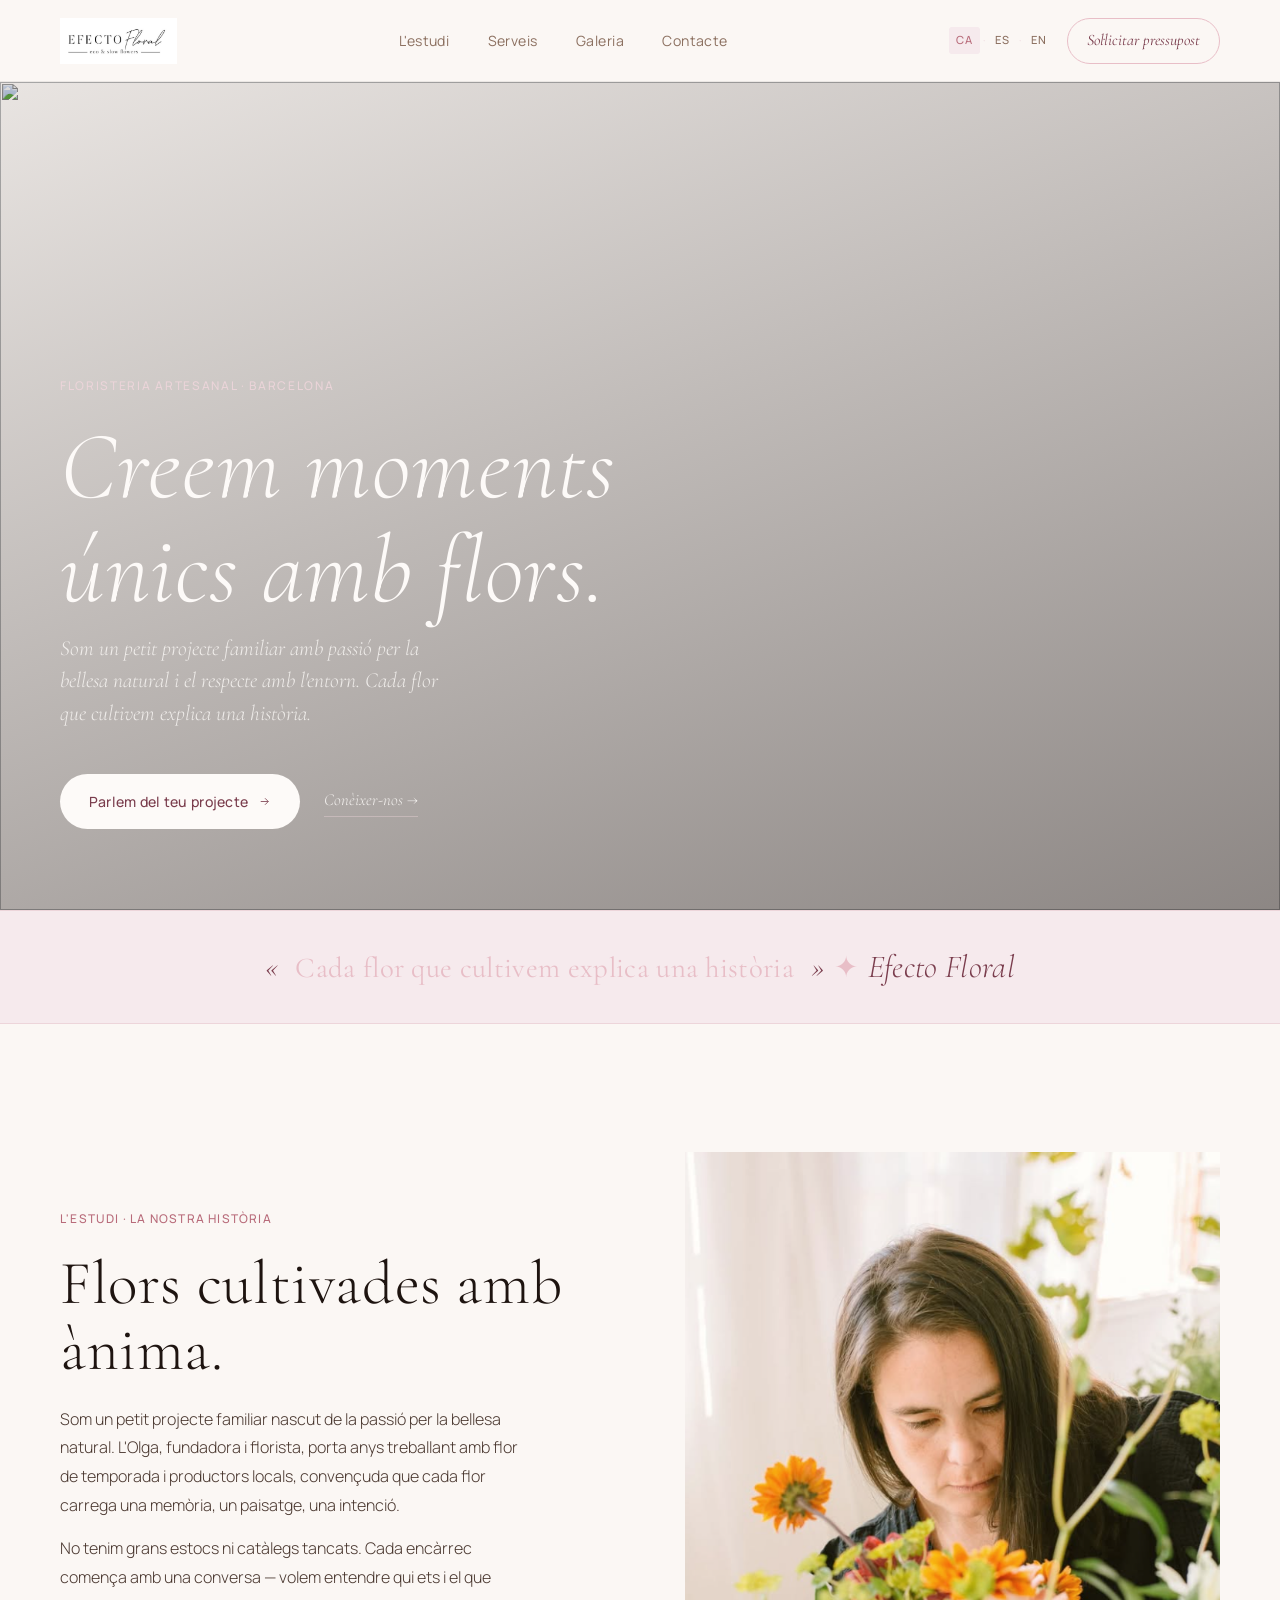
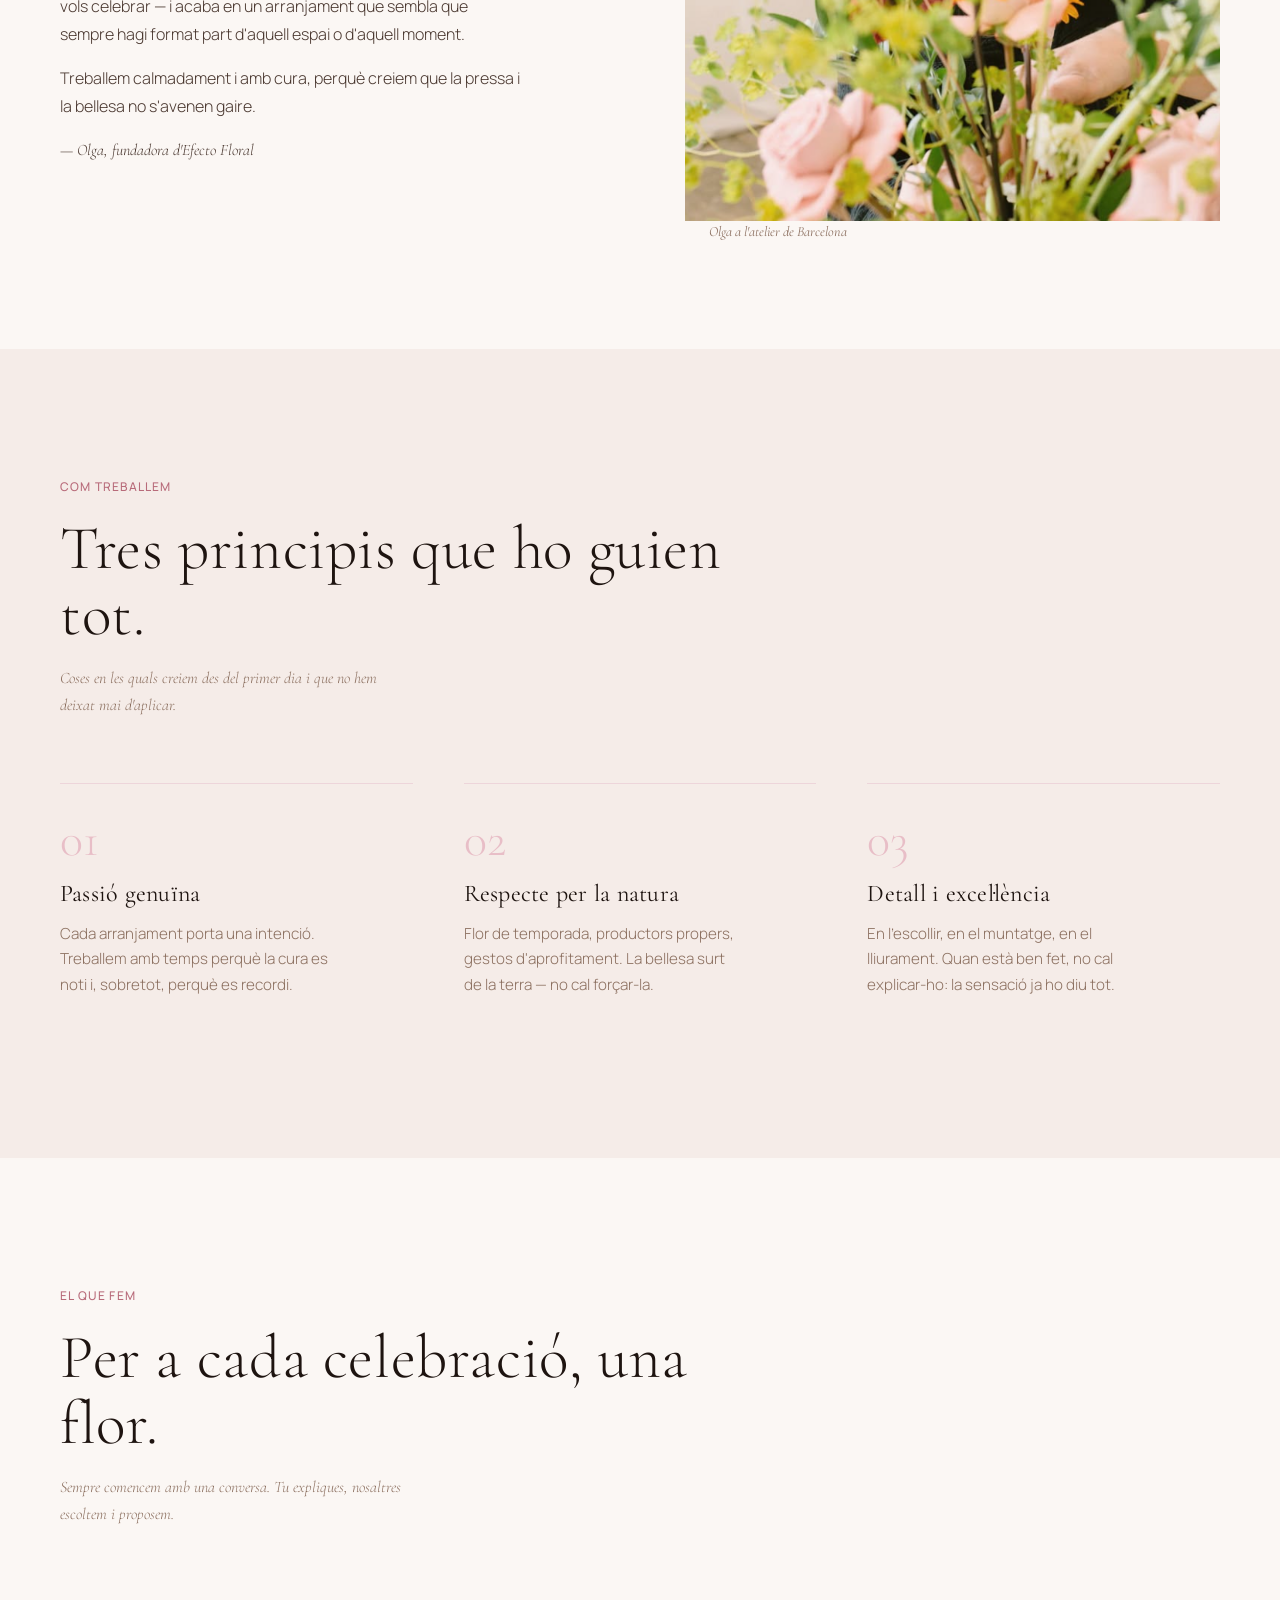
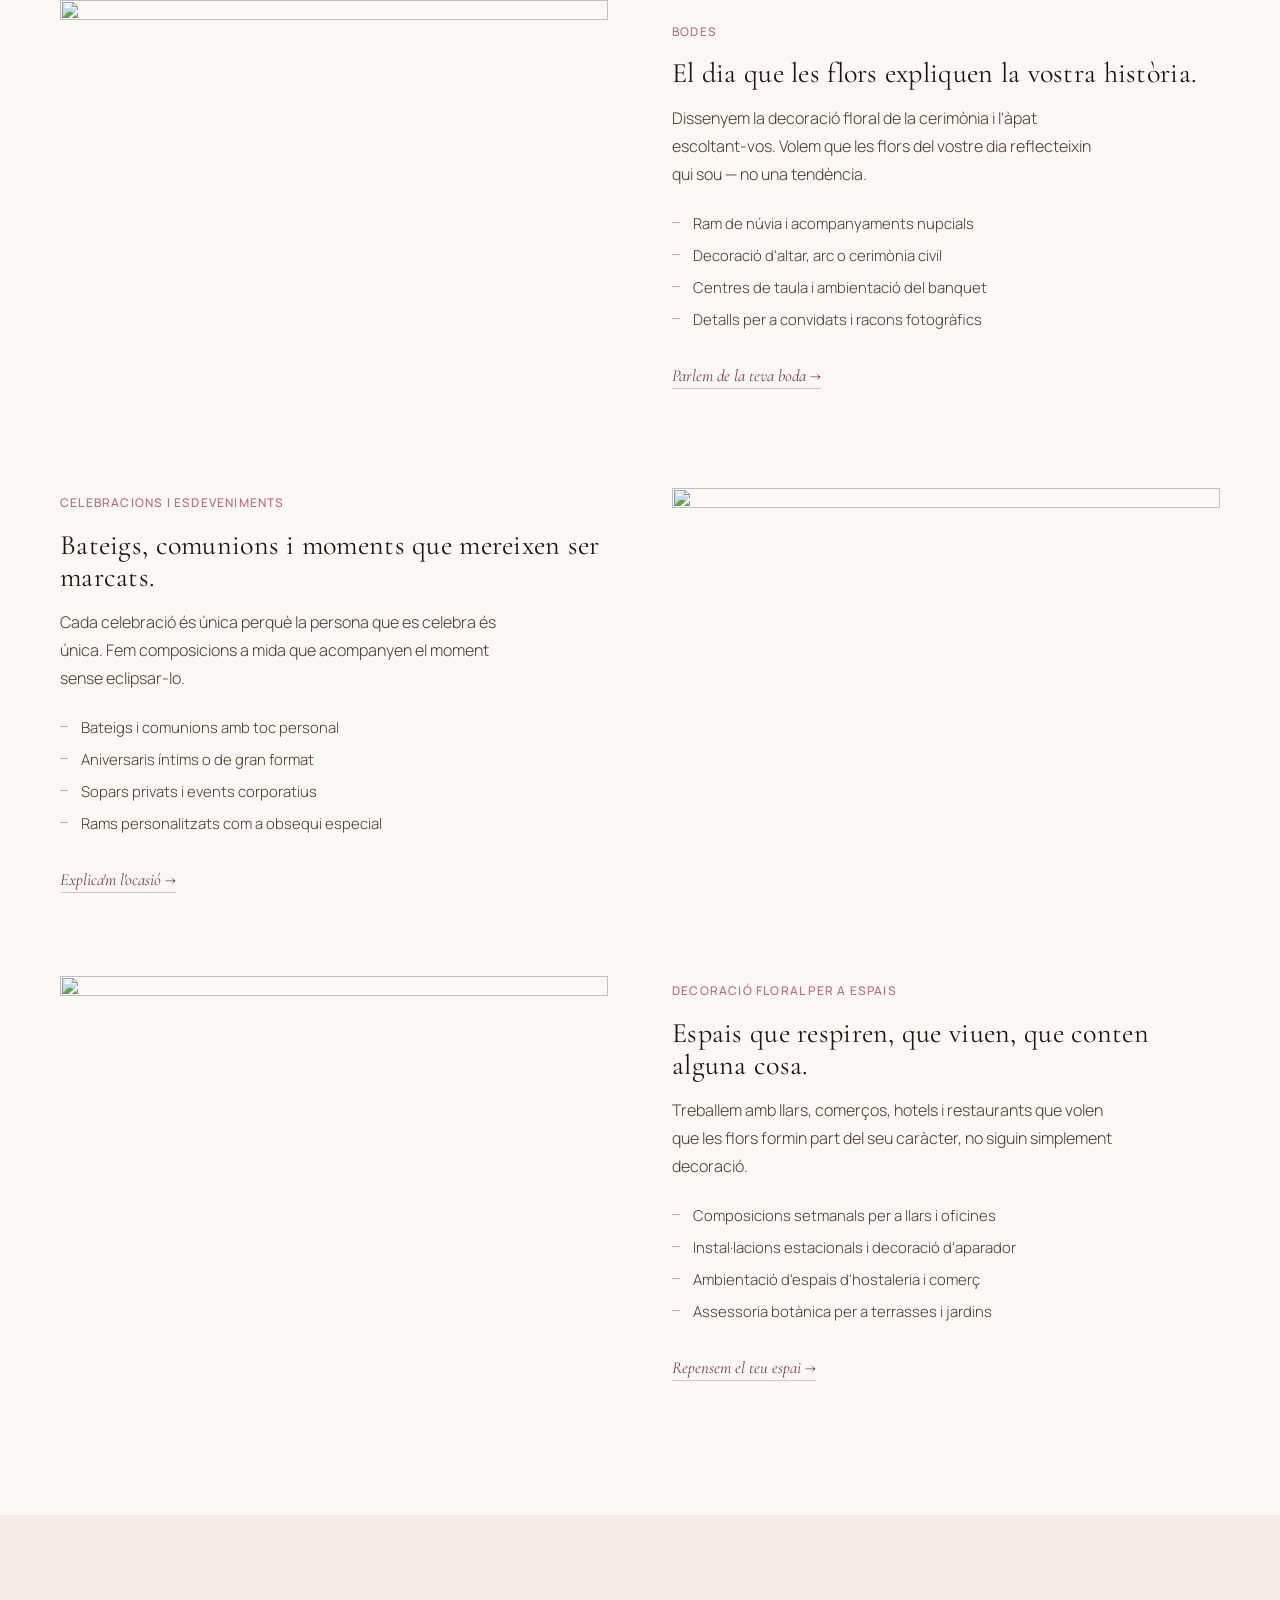
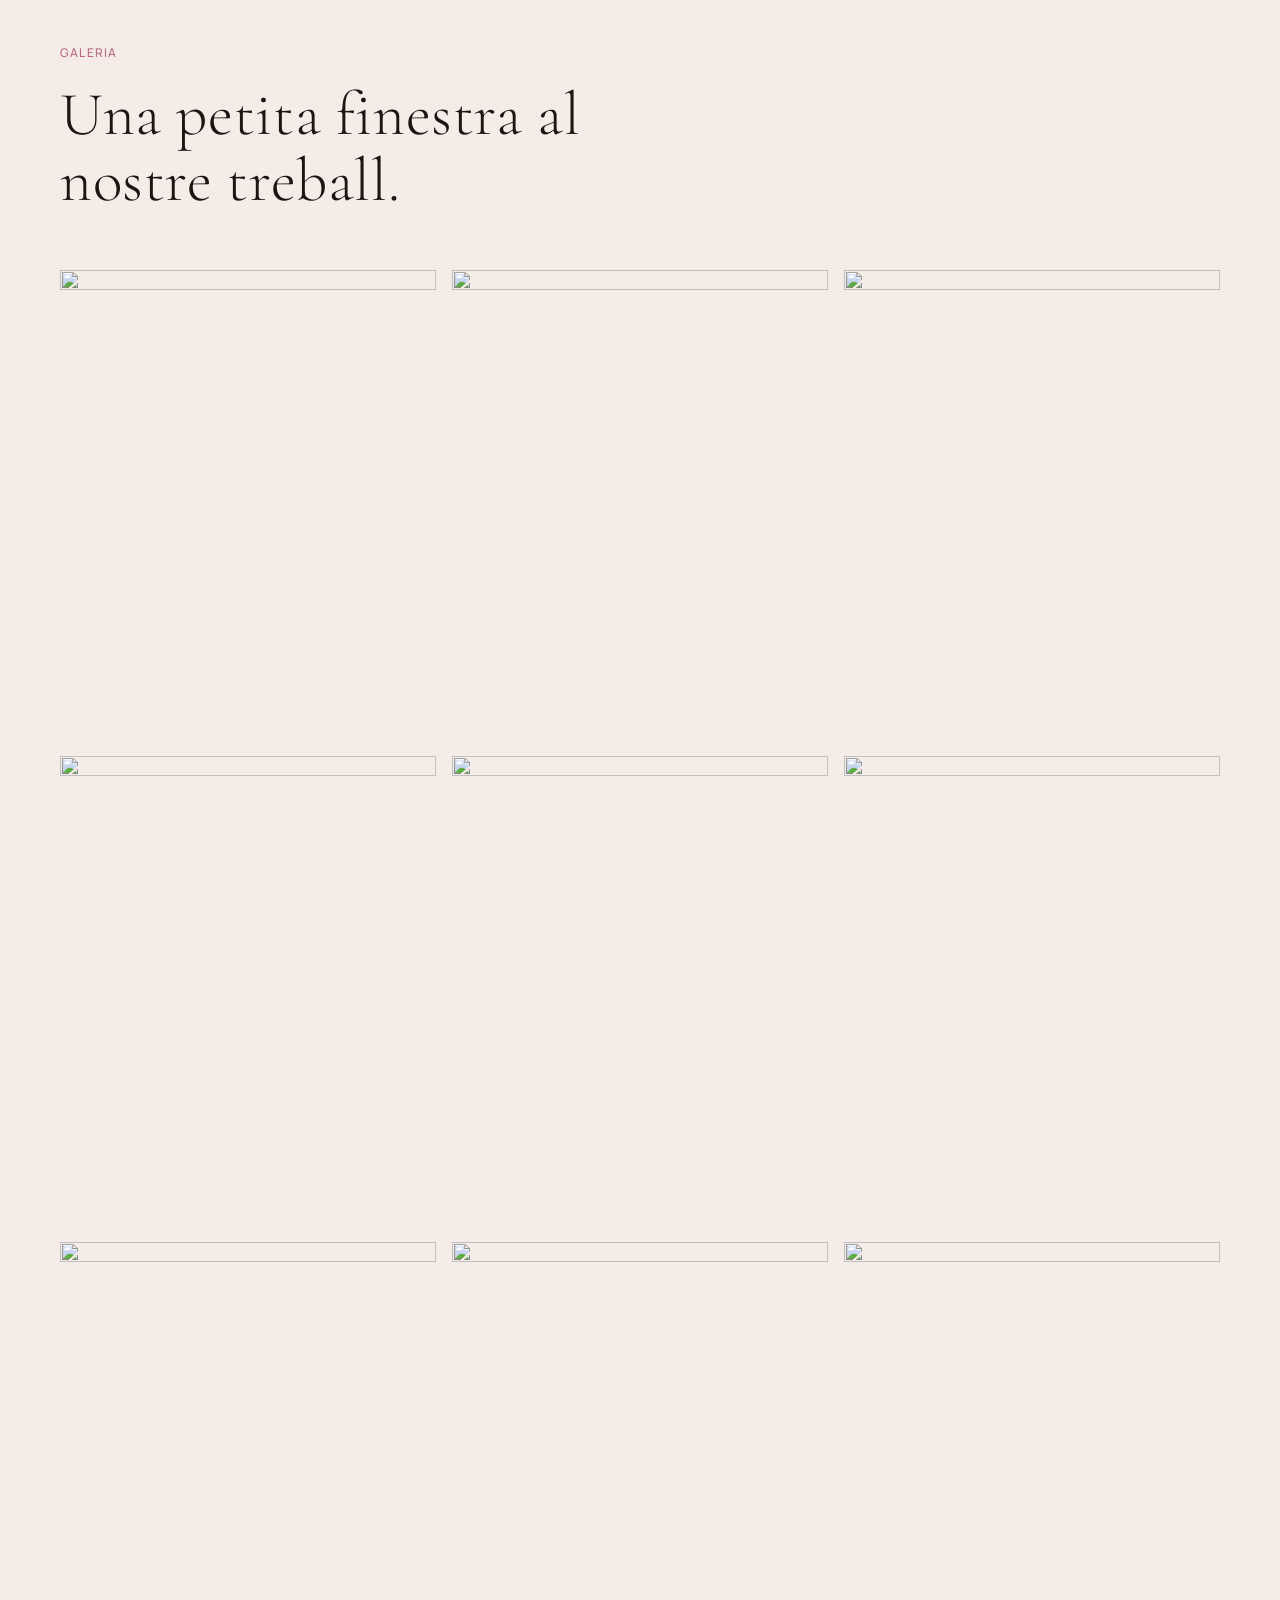
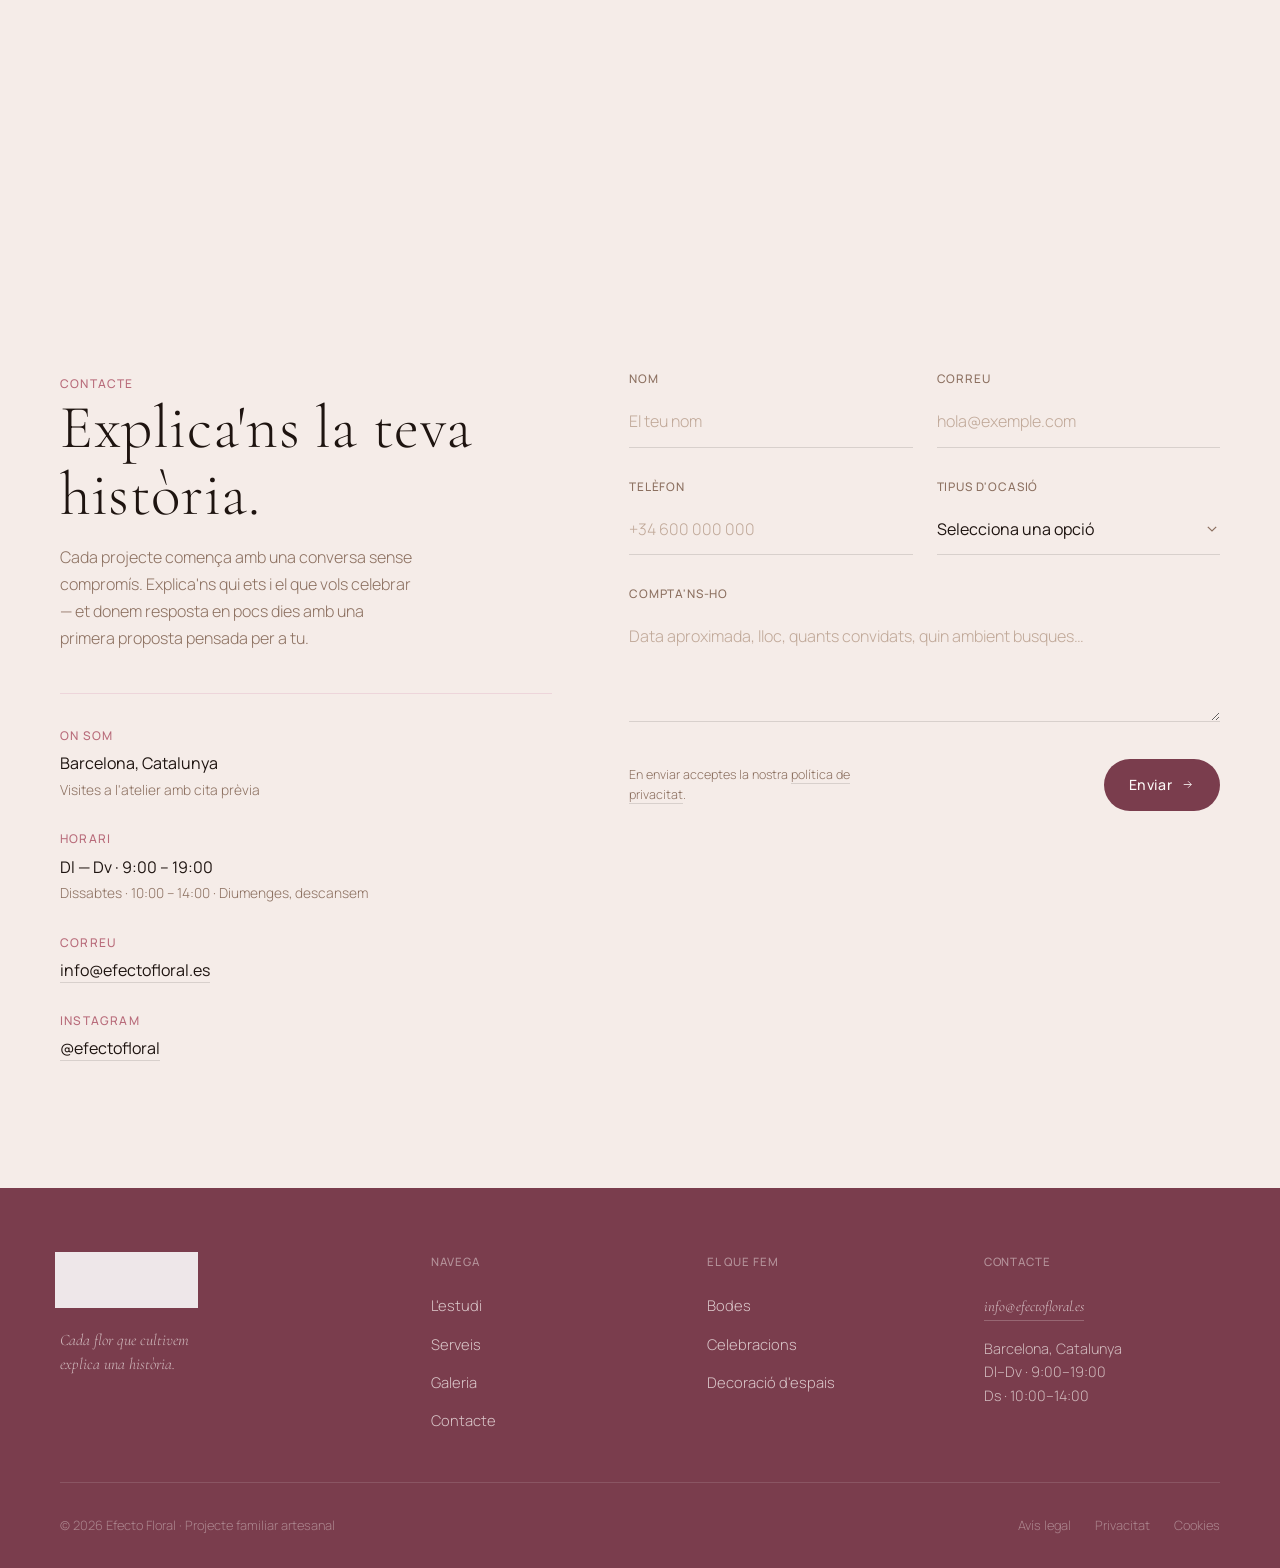
==== commit 851c61b3: "Afegir selector d'idiomes CA/ES/EN i actualitzar logo Co-Authored-By: Claude Sonnet 4.6 <noreply@ant" ====
--- a/index.html
+++ b/index.html
@@ -1,49 +1,28 @@
 <!DOCTYPE html>
-<html lang="ca">
+<html lang="ca" id="html-root">
 <head>
 <meta charset="UTF-8">
 <meta name="viewport" content="width=device-width, initial-scale=1.0">
 <title>Efecto Floral — Floristeria artesanal · Barcelona</title>
-<meta name="description" content="Petit projecte familiar de decoració floral artesanal per a bodes i esdeveniments. Barcelona. Cada flor que cultivem explica una història.">
+<meta name="description" content="Petit projecte familiar de decoració floral artesanal per a bodes i esdeveniments. Barcelona.">
 <link rel="preconnect" href="https://fonts.googleapis.com">
 <link rel="preconnect" href="https://fonts.gstatic.com" crossorigin>
 <link href="https://fonts.googleapis.com/css2?family=Cormorant+Garamond:ital,wght@0,300;0,400;0,500;1,300;1,400&family=Manrope:wght@300;400;500&display=swap" rel="stylesheet">
 <style>
 :root{
-  --bg:#FBF7F4;
-  --bg-alt:#F5ECE8;
-  --paper:#FDFAF8;
-  --ink:#1E1410;
-  --ink-soft:#4A3830;
-  --muted:#8C7060;
-  --rose:#B86B7A;
-  --rose-dark:#7A3D4D;
-  --rose-pale:#EDD5DA;
-  --blush:#E8BEC7;
-  --blush-light:#F6EAED;
-  --sage:#7A8F65;
-  --line:rgba(30,20,16,.13);
-  --line-soft:rgba(30,20,16,.07);
+  --bg:#FBF7F4;--bg-alt:#F5ECE8;--paper:#FDFAF8;
+  --ink:#1E1410;--ink-soft:#4A3830;--muted:#8C7060;
+  --rose:#B86B7A;--rose-dark:#7A3D4D;--rose-pale:#EDD5DA;
+  --blush:#E8BEC7;--blush-light:#F6EAED;--sage:#7A8F65;
+  --line:rgba(30,20,16,.13);--line-soft:rgba(30,20,16,.07);
   --t:.45s cubic-bezier(.32,.72,.32,1);
-  --max:1240px;
-  --gutter:clamp(1.4rem,4vw,2.5rem);
+  --max:1240px;--gutter:clamp(1.4rem,4vw,2.5rem);
   --serif:'Cormorant Garamond',Georgia,serif;
   --sans:'Manrope',system-ui,-apple-system,sans-serif;
 }
-
 *,*::before,*::after{box-sizing:border-box;margin:0;padding:0}
 html{scroll-behavior:smooth;font-size:16px}
-body{
-  font-family:var(--sans);
-  font-weight:400;
-  font-size:1rem;
-  line-height:1.65;
-  color:var(--ink);
-  background:var(--bg);
-  -webkit-font-smoothing:antialiased;
-  text-rendering:optimizeLegibility;
-  overflow-x:hidden;
-}
+body{font-family:var(--sans);font-weight:400;font-size:1rem;line-height:1.65;color:var(--ink);background:var(--bg);-webkit-font-smoothing:antialiased;text-rendering:optimizeLegibility;overflow-x:hidden}
 img{display:block;max-width:100%}
 a{color:inherit;text-decoration:none}
 ul{list-style:none}
@@ -55,295 +34,108 @@
 h1{font-size:clamp(3rem,7.5vw,6rem);font-weight:300;font-style:italic}
 h2{font-size:clamp(2.4rem,4.8vw,4rem);font-weight:300}
 h3{font-size:clamp(1.6rem,2.2vw,2.2rem);font-weight:400;line-height:1.15}
-.label{
-  font-size:.75rem;
-  font-weight:500;
-  letter-spacing:.1em;
-  text-transform:uppercase;
-  color:var(--rose);
-  font-family:var(--sans);
-}
+.label{font-size:.75rem;font-weight:500;letter-spacing:.1em;text-transform:uppercase;color:var(--rose);font-family:var(--sans)}
 p{color:var(--ink-soft);font-weight:300;font-size:1rem}
-em{font-family:var(--serif);font-style:italic}
 
 /* ─── LAYOUT ─── */
 .wrap{max-width:var(--max);margin:0 auto;padding:0 var(--gutter)}
 section{position:relative}
 
 /* ─── NAV ─── */
-.nav{
-  position:sticky;top:0;z-index:50;
-  background:rgba(251,247,244,.94);
-  backdrop-filter:blur(12px);
-  -webkit-backdrop-filter:blur(12px);
-  border-bottom:1px solid var(--line-soft);
-}
-.nav-inner{
-  display:flex;align-items:center;justify-content:space-between;
-  padding:1.1rem var(--gutter);
-  max-width:var(--max);margin:0 auto;
-}
+.nav{position:sticky;top:0;z-index:50;background:rgba(251,247,244,.94);backdrop-filter:blur(12px);-webkit-backdrop-filter:blur(12px);border-bottom:1px solid var(--line-soft)}
+.nav-inner{display:flex;align-items:center;justify-content:space-between;padding:1.1rem var(--gutter);max-width:var(--max);margin:0 auto}
 .brand{display:flex;align-items:center}
 .brand-logo{height:46px;width:auto;max-width:148px;object-fit:contain}
 .nav-links{display:flex;gap:2.4rem;align-items:center}
-.nav-links a{
-  font-size:.88rem;
-  font-weight:400;
-  color:var(--muted);
-  letter-spacing:.03em;
-  padding:.4rem 0;
-  transition:color var(--t);
-}
+.nav-links a{font-size:.88rem;font-weight:400;color:var(--muted);letter-spacing:.03em;padding:.4rem 0;transition:color var(--t)}
 .nav-links a:hover{color:var(--rose)}
-.nav-cta{
-  font-family:var(--serif);
-  font-size:1rem;
-  font-weight:400;
-  font-style:italic;
-  color:var(--rose-dark);
-  padding:.55rem 1.2rem;
-  border:1px solid var(--blush);
-  border-radius:999px;
-  transition:background var(--t),color var(--t),border-color var(--t);
-}
+.nav-right{display:flex;align-items:center;gap:.8rem}
+.lang-switcher{display:flex;align-items:center;gap:.2rem}
+.lang-btn{font-size:.7rem;font-weight:500;letter-spacing:.08em;color:var(--muted);padding:.28rem .42rem;border-radius:3px;transition:color var(--t),background var(--t);background:none;cursor:pointer;font-family:var(--sans)}
+.lang-btn:hover{color:var(--rose)}
+.lang-btn.active{color:var(--rose);background:var(--blush-light)}
+.lang-sep{color:var(--rose-pale);font-size:.65rem;user-select:none}
+.nav-cta{font-family:var(--serif);font-size:1rem;font-weight:400;font-style:italic;color:var(--rose-dark);padding:.55rem 1.2rem;border:1px solid var(--blush);border-radius:999px;transition:background var(--t),color var(--t),border-color var(--t)}
 .nav-cta:hover{background:var(--rose);color:var(--paper);border-color:var(--rose)}
 .nav-toggle{display:none;width:36px;height:36px;flex-direction:column;align-items:center;justify-content:center;gap:5px}
 .nav-toggle span{display:block;width:22px;height:1px;background:var(--ink);transition:var(--t)}
 
 /* ─── HERO ─── */
-.hero{
-  position:relative;
-  height:92vh;
-  min-height:580px;
-  max-height:860px;
-  overflow:hidden;
-}
-.hero-img{
-  position:absolute;inset:0;
-  width:100%;height:100%;object-fit:cover;
-  filter:saturate(.88) brightness(.93);
-}
+.hero{position:relative;height:92vh;min-height:580px;max-height:860px;overflow:hidden}
+.hero-img{position:absolute;inset:0;width:100%;height:100%;object-fit:cover;filter:saturate(.88) brightness(.93)}
 .hero-overlay{position:absolute;inset:0;background:linear-gradient(160deg,rgba(20,12,10,.08) 0%,rgba(20,12,10,.48) 100%)}
-.hero-content{
-  position:absolute;inset:0;
-  display:flex;flex-direction:column;justify-content:flex-end;
-  padding:0 var(--gutter) clamp(3.5rem,9vh,7rem);
-  max-width:var(--max);margin:0 auto;
-  color:var(--paper);
-}
-.hero-eyebrow{
-  font-size:.75rem;font-weight:500;letter-spacing:.14em;text-transform:uppercase;
-  color:rgba(237,213,218,.9);
-  margin-bottom:1.2rem;
-  font-family:var(--sans);
-}
+.hero-content{position:absolute;inset:0;display:flex;flex-direction:column;justify-content:flex-end;padding:0 var(--gutter) clamp(3.5rem,9vh,7rem);max-width:var(--max);margin:0 auto;color:var(--paper)}
+.hero-eyebrow{font-size:.75rem;font-weight:500;letter-spacing:.14em;text-transform:uppercase;color:rgba(237,213,218,.9);margin-bottom:1.2rem;font-family:var(--sans)}
 .hero h1{color:var(--paper);max-width:18ch;margin-bottom:.6rem}
-.hero-lema{
-  font-family:var(--serif);
-  font-size:clamp(1.05rem,1.8vw,1.35rem);
-  font-style:italic;
-  font-weight:300;
-  color:rgba(253,250,248,.8);
-  margin-bottom:2.8rem;
-  line-height:1.5;
-  max-width:44ch;
-}
+.hero-lema{font-family:var(--serif);font-size:clamp(1.05rem,1.8vw,1.35rem);font-style:italic;font-weight:300;color:rgba(253,250,248,.8);margin-bottom:2.8rem;line-height:1.5;max-width:44ch}
 .hero-actions{display:flex;gap:1.5rem;align-items:center;flex-wrap:wrap}
-.btn{
-  display:inline-flex;align-items:center;gap:.6rem;
-  padding:1rem 1.8rem;
-  font-size:.88rem;font-weight:500;
-  border-radius:999px;
-  transition:background var(--t),color var(--t),transform var(--t);
-  font-family:var(--sans);
-  letter-spacing:.02em;
-}
+.btn{display:inline-flex;align-items:center;gap:.6rem;padding:1rem 1.8rem;font-size:.88rem;font-weight:500;border-radius:999px;transition:background var(--t),color var(--t),transform var(--t);font-family:var(--sans);letter-spacing:.02em}
 .btn-primary{background:var(--paper);color:var(--rose-dark)}
 .btn-primary:hover{background:var(--blush-light);transform:translateY(-1px)}
 .btn-primary svg{width:13px;height:13px;transition:transform var(--t)}
 .btn-primary:hover svg{transform:translateX(3px)}
-.btn-ghost{
-  font-family:var(--serif);
-  font-style:italic;
-  font-size:1.05rem;
-  color:rgba(253,250,248,.85);
-  border-bottom:1px solid rgba(237,213,218,.4);
-  padding:0 0 3px 0;border-radius:0;
-  font-weight:300;
-}
+.btn-ghost{font-family:var(--serif);font-style:italic;font-size:1.05rem;color:rgba(253,250,248,.85);border-bottom:1px solid rgba(237,213,218,.4);padding:0 0 3px 0;border-radius:0;font-weight:300}
 .btn-ghost:hover{color:var(--paper);border-color:rgba(253,250,248,.7);background:transparent}
 
-/* ─── SECCIONS BASE ─── */
+/* ─── SECCIONS ─── */
 .section{padding:clamp(5rem,10vw,8rem) 0}
 .section-alt{background:var(--bg-alt)}
-
-.lead{
-  font-family:var(--serif);
-  font-size:1.2rem;
-  font-weight:300;
-  font-style:italic;
-  line-height:1.6;
-  color:var(--ink-soft);
-  max-width:52ch;
-}
+.lead{font-family:var(--serif);font-size:1.2rem;font-weight:300;font-style:italic;line-height:1.6;color:var(--ink-soft);max-width:52ch}
 
 /* ─── LEMA BANNER ─── */
-.lema-banner{
-  background:var(--blush-light);
-  border-top:1px solid var(--rose-pale);
-  border-bottom:1px solid var(--rose-pale);
-  padding:2.2rem var(--gutter);
-  text-align:center;
-  overflow:hidden;
-}
-.lema-banner p{
-  font-family:var(--serif);
-  font-size:clamp(1.4rem,2.5vw,2rem);
-  font-style:italic;
-  font-weight:300;
-  color:var(--rose-dark);
-  letter-spacing:.01em;
-  line-height:1.3;
-}
-.lema-banner span{
-  font-style:normal;
-  font-weight:400;
-  color:var(--blush);
-  margin:0 .6rem;
-  font-size:.9em;
-}
+.lema-banner{background:var(--blush-light);border-top:1px solid var(--rose-pale);border-bottom:1px solid var(--rose-pale);padding:2.2rem var(--gutter);text-align:center}
+.lema-banner p{font-family:var(--serif);font-size:clamp(1.4rem,2.5vw,2rem);font-style:italic;font-weight:300;color:var(--rose-dark);letter-spacing:.01em;line-height:1.3}
+.lema-banner span{font-style:normal;font-weight:400;color:var(--blush);margin:0 .6rem;font-size:.9em}
 
 /* ─── HISTORIA ─── */
-.historia{
-  display:grid;
-  grid-template-columns:1fr 1fr;
-  gap:clamp(3rem,7vw,6rem);
-  align-items:center;
-}
+.historia{display:grid;grid-template-columns:1fr 1fr;gap:clamp(3rem,7vw,6rem);align-items:center}
 .historia-text > * + *{margin-top:1.3rem}
 .historia-text .label{margin-bottom:1.4rem;display:block}
-.historia-text h2{margin-bottom:1rem;line-height:1.1}
+.historia-text h2{margin-bottom:1rem}
 .historia-text p{font-size:1rem;line-height:1.8;color:var(--ink-soft);max-width:46ch;font-weight:300}
 .historia-text p + p{margin-top:.9rem}
-.historia-sig{
-  margin-top:2rem;
-  font-family:var(--serif);
-  font-style:italic;
-  font-size:1.05rem;
-  color:var(--rose);
-}
+.historia-sig{margin-top:2rem;font-family:var(--serif);font-style:italic;font-size:1.05rem;color:var(--rose)}
 .historia-img-wrap{position:relative}
-.historia-img{
-  width:100%;
-  aspect-ratio:4/5;
-  object-fit:cover;
-  filter:saturate(.92);
-}
-.historia-img-caption{
-  position:absolute;bottom:-1.4rem;left:1.5rem;
-  font-family:var(--serif);
-  font-style:italic;
-  font-size:.88rem;
-  color:var(--muted);
-}
+.historia-img{width:100%;aspect-ratio:4/5;object-fit:cover;filter:saturate(.92)}
+.historia-img-caption{position:absolute;bottom:-1.4rem;left:1.5rem;font-family:var(--serif);font-style:italic;font-size:.88rem;color:var(--muted)}
 
 /* ─── VALORS ─── */
-.valors{
-  display:grid;
-  grid-template-columns:repeat(3,1fr);
-  gap:clamp(2rem,4vw,3.5rem);
-  margin-top:4rem;
-}
-.valor{
-  padding:2rem 0;
-  border-top:1px solid var(--rose-pale);
-}
-.valor-num{
-  font-family:var(--serif);
-  font-size:3rem;
-  font-weight:300;
-  color:var(--blush);
-  line-height:1;
-  margin-bottom:1rem;
-  display:block;
-}
+.valors{display:grid;grid-template-columns:repeat(3,1fr);gap:clamp(2rem,4vw,3.5rem);margin-top:4rem}
+.valor{padding:2rem 0;border-top:1px solid var(--rose-pale)}
+.valor-num{font-family:var(--serif);font-size:3rem;font-weight:300;color:var(--blush);line-height:1;margin-bottom:1rem;display:block}
 .valor h3{font-weight:400;margin-bottom:.8rem;font-size:1.5rem;font-family:var(--serif)}
 .valor p{font-size:.95rem;color:var(--muted);line-height:1.7;max-width:30ch;font-weight:300}
-
 .section-head{max-width:680px;margin-bottom:1rem}
 .section-head .label{margin-bottom:1.2rem;display:block}
-.section-head h2{margin-bottom:1rem;line-height:1.1}
+.section-head h2{margin-bottom:1rem}
 .section-head p{color:var(--muted);font-size:1rem;line-height:1.7;max-width:50ch;font-weight:300}
 .section-head .lead{margin-top:1rem}
 
 /* ─── SERVEIS ─── */
 .serveis{display:flex;flex-direction:column;gap:clamp(3rem,6vw,5rem);margin-top:4.5rem}
-.servei{
-  display:grid;
-  grid-template-columns:1fr 1fr;
-  gap:clamp(2.5rem,5vw,5rem);
-  align-items:center;
-}
+.servei{display:grid;grid-template-columns:1fr 1fr;gap:clamp(2.5rem,5vw,5rem);align-items:center}
 .servei:nth-child(even) .servei-img{order:2}
-.servei-img{
-  width:100%;
-  aspect-ratio:4/3;
-  object-fit:cover;
-  filter:saturate(.9);
-}
+.servei-img{width:100%;aspect-ratio:4/3;object-fit:cover;filter:saturate(.9)}
 .servei-text .label{margin-bottom:1rem;display:block}
 .servei-text h3{margin-bottom:.9rem}
 .servei-text > p{font-size:1rem;color:var(--ink-soft);line-height:1.75;margin-bottom:1.5rem;max-width:44ch;font-weight:300}
 .servei-list{display:flex;flex-direction:column;gap:.6rem;margin-bottom:2rem}
-.servei-list li{
-  font-size:.93rem;color:var(--ink-soft);padding-left:1.3rem;position:relative;
-  font-weight:300;line-height:1.5;
-}
-.servei-list li::before{
-  content:"";position:absolute;left:0;top:.65rem;
-  width:8px;height:1px;background:var(--rose);opacity:.6;
-}
-.servei-text a.btn-text{
-  font-family:var(--serif);
-  font-size:1.05rem;
-  font-weight:400;
-  font-style:italic;
-  color:var(--rose-dark);
-  border-bottom:1px solid var(--blush);
-  padding-bottom:2px;
-  transition:color var(--t),border-color var(--t);
-}
+.servei-list li{font-size:.93rem;color:var(--ink-soft);padding-left:1.3rem;position:relative;font-weight:300;line-height:1.5}
+.servei-list li::before{content:"";position:absolute;left:0;top:.65rem;width:8px;height:1px;background:var(--rose);opacity:.6}
+.servei-text a.btn-text{font-family:var(--serif);font-size:1.05rem;font-weight:400;font-style:italic;color:var(--rose-dark);border-bottom:1px solid var(--blush);padding-bottom:2px;transition:color var(--t),border-color var(--t)}
 .servei-text a.btn-text:hover{color:var(--rose);border-color:var(--rose)}
 
 /* ─── GALERIA ─── */
-.galeria{
-  display:grid;
-  grid-template-columns:repeat(3,1fr);
-  gap:clamp(.6rem,1.2vw,1rem);
-  margin-top:3.5rem;
-}
-.galeria img{
-  width:100%;
-  aspect-ratio:4/5;
-  object-fit:cover;
-  filter:saturate(.88);
-  transition:filter var(--t),transform var(--t);
-}
+.galeria{display:grid;grid-template-columns:repeat(3,1fr);gap:clamp(.6rem,1.2vw,1rem);margin-top:3.5rem}
+.galeria img{width:100%;aspect-ratio:4/5;object-fit:cover;filter:saturate(.88);transition:filter var(--t),transform var(--t)}
 .galeria a{display:block;overflow:hidden;background:var(--bg-alt)}
 .galeria a:hover img{filter:saturate(1);transform:scale(1.03)}
-.galeria a:nth-child(2) img,
-.galeria a:nth-child(5) img,
-.galeria a:nth-child(8) img{aspect-ratio:1}
+.galeria a:nth-child(2) img,.galeria a:nth-child(5) img,.galeria a:nth-child(8) img{aspect-ratio:1}
 
 /* ─── CONTACTE ─── */
 .section-contacte{background:var(--bg-alt)}
-.contacte{
-  display:grid;
-  grid-template-columns:1fr 1.2fr;
-  gap:clamp(3rem,6vw,5.5rem);
-  align-items:start;
-}
-.contacte-info h2{margin-bottom:1rem;line-height:1.1}
+.contacte{display:grid;grid-template-columns:1fr 1.2fr;gap:clamp(3rem,6vw,5.5rem);align-items:start}
+.contacte-info h2{margin-bottom:1rem}
 .contacte-info > p{color:var(--muted);font-size:1rem;line-height:1.7;max-width:36ch;margin-bottom:2.5rem;font-weight:300}
 .info-list{display:flex;flex-direction:column;gap:1.8rem;padding-top:2rem;border-top:1px solid var(--rose-pale)}
 .info-item .label{display:block;margin-bottom:.35rem}
@@ -351,120 +143,38 @@
 .info-item .val a{border-bottom:1px solid var(--line);padding-bottom:1px;transition:border-color var(--t),color var(--t)}
 .info-item .val a:hover{color:var(--rose);border-color:var(--rose)}
 .info-item .sub{display:block;color:var(--muted);font-size:.86rem;margin-top:.3rem;font-weight:300}
-
-.form{
-  display:grid;
-  grid-template-columns:1fr 1fr;
-  gap:1.8rem 1.5rem;
-}
+.form{display:grid;grid-template-columns:1fr 1fr;gap:1.8rem 1.5rem}
 .field{display:flex;flex-direction:column;gap:.5rem}
 .field-full{grid-column:1 / -1}
-.field label{
-  font-size:.74rem;
-  font-weight:500;
-  color:var(--muted);
-  letter-spacing:.07em;
-  text-transform:uppercase;
-}
-.field input,.field select,.field textarea{
-  background:transparent;
-  border:0;
-  border-bottom:1px solid var(--line);
-  padding:.75rem 0;
-  font-size:1rem;
-  color:var(--ink);
-  font-family:var(--sans);
-  outline:none;
-  transition:border-color var(--t);
-  width:100%;
-}
+.field label{font-size:.74rem;font-weight:500;color:var(--muted);letter-spacing:.07em;text-transform:uppercase}
+.field input,.field select,.field textarea{background:transparent;border:0;border-bottom:1px solid var(--line);padding:.75rem 0;font-size:1rem;color:var(--ink);font-family:var(--sans);outline:none;transition:border-color var(--t);width:100%}
 .field textarea{resize:vertical;min-height:110px;line-height:1.6}
 .field input:focus,.field select:focus,.field textarea:focus{border-color:var(--rose)}
 .field input::placeholder,.field textarea::placeholder{color:#C0A898;font-weight:300}
-.field select{
-  appearance:none;-webkit-appearance:none;cursor:pointer;padding-right:1.5rem;
-  background-image:url("data:image/svg+xml,%3Csvg xmlns='http://www.w3.org/2000/svg' width='10' height='6' viewBox='0 0 10 6'%3E%3Cpath fill='none' stroke='%238C7060' stroke-width='1.2' d='M.8.8L5 5l4.2-4.2'/%3E%3C/svg%3E");
-  background-repeat:no-repeat;background-position:right .2rem center;
-}
+.field select{appearance:none;-webkit-appearance:none;cursor:pointer;padding-right:1.5rem;background-image:url("data:image/svg+xml,%3Csvg xmlns='http://www.w3.org/2000/svg' width='10' height='6' viewBox='0 0 10 6'%3E%3Cpath fill='none' stroke='%238C7060' stroke-width='1.2' d='M.8.8L5 5l4.2-4.2'/%3E%3C/svg%3E");background-repeat:no-repeat;background-position:right .2rem center}
 .form-foot{grid-column:1 / -1;display:flex;justify-content:space-between;align-items:center;gap:1.5rem;flex-wrap:wrap;margin-top:.5rem}
 .consent{font-size:.78rem;color:var(--muted);max-width:32ch;line-height:1.55;font-weight:300}
 .consent a{border-bottom:1px solid var(--line)}
-.btn-submit{
-  background:var(--rose-dark);color:var(--paper);
-  padding:.9rem 1.6rem;border-radius:999px;
-  font-size:.88rem;font-weight:500;
-  display:inline-flex;align-items:center;gap:.6rem;
-  transition:background var(--t),transform var(--t);
-  letter-spacing:.02em;
-}
+.btn-submit{background:var(--rose-dark);color:var(--paper);padding:.9rem 1.6rem;border-radius:999px;font-size:.88rem;font-weight:500;display:inline-flex;align-items:center;gap:.6rem;transition:background var(--t),transform var(--t);letter-spacing:.02em}
 .btn-submit:hover{background:var(--rose);transform:translateY(-1px)}
 .btn-submit svg{width:13px;height:13px;transition:transform var(--t)}
 .btn-submit:hover svg{transform:translateX(3px)}
-.form-status{
-  grid-column:1 / -1;
-  display:none;
-  padding:1rem 1.2rem;
-  background:rgba(184,107,122,.1);
-  border-left:2px solid var(--rose);
-  font-size:.92rem;
-  color:var(--ink);
-  font-style:italic;
-  font-family:var(--serif);
-}
+.form-status{grid-column:1 / -1;display:none;padding:1rem 1.2rem;background:rgba(184,107,122,.1);border-left:2px solid var(--rose);font-size:.92rem;color:var(--ink);font-style:italic;font-family:var(--serif)}
 .form-status.show{display:block}
 
 /* ─── FOOTER ─── */
-.footer{
-  background:var(--rose-dark);
-  color:var(--paper);
-  padding:4rem 0 2rem;
-}
-.footer-top{
-  display:grid;
-  grid-template-columns:1.4fr 1fr 1fr 1fr;
-  gap:2.5rem;
-  padding-bottom:3rem;
-  border-bottom:1px solid rgba(253,250,248,.12);
-}
+.footer{background:var(--rose-dark);color:var(--paper);padding:4rem 0 2rem}
+.footer-top{display:grid;grid-template-columns:1.4fr 1fr 1fr 1fr;gap:2.5rem;padding-bottom:3rem;border-bottom:1px solid rgba(253,250,248,.12)}
 .footer-brand .brand-logo{height:56px;max-width:170px;filter:brightness(0) invert(1);opacity:.88;margin-bottom:1.2rem;margin-left:-.3rem}
-.footer-tagline{
-  font-family:var(--serif);
-  font-style:italic;
-  font-size:1rem;
-  color:rgba(253,250,248,.65);
-  max-width:22ch;
-  line-height:1.55;
-  font-weight:300;
-}
-.footer-col h4{
-  font-size:.72rem;
-  font-weight:500;
-  color:rgba(253,250,248,.45);
-  margin-bottom:1.3rem;
-  letter-spacing:.08em;
-  text-transform:uppercase;
-}
+.footer-tagline{font-family:var(--serif);font-style:italic;font-size:1rem;color:rgba(253,250,248,.65);max-width:22ch;line-height:1.55;font-weight:300}
+.footer-col h4{font-size:.72rem;font-weight:500;color:rgba(253,250,248,.45);margin-bottom:1.3rem;letter-spacing:.08em;text-transform:uppercase}
 .footer-col ul{display:flex;flex-direction:column;gap:.75rem}
 .footer-col a{color:rgba(253,250,248,.72);font-size:.92rem;transition:color var(--t);font-weight:300}
 .footer-col a:hover{color:var(--paper)}
 .footer-col p{color:rgba(253,250,248,.65);font-size:.9rem;line-height:1.65;font-weight:300}
-.footer-email{
-  display:inline-block;
-  color:var(--paper);font-size:.95rem;
-  border-bottom:1px solid rgba(253,250,248,.22);
-  padding-bottom:1px;margin-bottom:1rem;
-  transition:color var(--t),border-color var(--t);
-  font-style:italic;
-  font-family:var(--serif);
-}
+.footer-email{display:inline-block;color:var(--paper);font-size:.95rem;border-bottom:1px solid rgba(253,250,248,.22);padding-bottom:1px;margin-bottom:1rem;transition:color var(--t),border-color var(--t);font-style:italic;font-family:var(--serif)}
 .footer-email:hover{color:var(--blush);border-color:var(--blush)}
-.footer-bottom{
-  display:flex;justify-content:space-between;align-items:center;flex-wrap:wrap;gap:1rem;
-  padding-top:2rem;
-  font-size:.8rem;
-  color:rgba(253,250,248,.38);
-  font-weight:300;
-}
+.footer-bottom{display:flex;justify-content:space-between;align-items:center;flex-wrap:wrap;gap:1rem;padding-top:2rem;font-size:.8rem;color:rgba(253,250,248,.38);font-weight:300}
 .footer-legal{display:flex;gap:1.5rem}
 .footer-legal a{color:rgba(253,250,248,.38);transition:color var(--t)}
 .footer-legal a:hover{color:var(--paper)}
@@ -485,18 +195,8 @@
 @media (max-width:640px){
   .nav-links,.nav-cta{display:none}
   .nav-toggle{display:flex}
-  .nav-links.open{
-    display:flex;flex-direction:column;align-items:flex-start;gap:1.2rem;
-    position:absolute;top:100%;left:0;right:0;
-    background:var(--bg);border-bottom:1px solid var(--line);
-    padding:1.4rem var(--gutter);
-  }
-  .nav-links.open .nav-cta-mobile{
-    display:inline-flex;align-items:center;gap:.5rem;
-    padding:.6rem 1.2rem;border:1px solid var(--blush);border-radius:999px;
-    margin-top:.5rem;
-    font-family:var(--serif);font-style:italic;color:var(--rose-dark);
-  }
+  .nav-links.open{display:flex;flex-direction:column;align-items:flex-start;gap:1.2rem;position:absolute;top:100%;left:0;right:0;background:var(--bg);border-bottom:1px solid var(--line);padding:1.4rem var(--gutter)}
+  .nav-links.open .nav-cta-mobile{display:inline-flex;align-items:center;gap:.5rem;padding:.6rem 1.2rem;border:1px solid var(--blush);border-radius:999px;margin-top:.5rem;font-family:var(--serif);font-style:italic;color:var(--rose-dark)}
   .brand-logo{height:38px;max-width:120px}
   .hero{height:auto;min-height:auto;padding:0}
   .hero-img-box{position:relative;height:72svh;min-height:480px}
@@ -512,24 +212,33 @@
   .galeria{gap:.5rem}
   .valors{grid-template-columns:1fr}
   .historia-img-caption{display:none}
+  .lang-switcher{gap:.1rem}
 }
 </style>
 </head>
 <body>
 
-<!-- ─── NAV ─── -->
 <header class="nav" id="nav">
   <div class="nav-inner">
     <a href="#top" class="brand" aria-label="Efecto Floral — inici">
-      <img src="assets/logo-efecto-floral.png?v=2" alt="Efecto Floral" class="brand-logo">
+      <img src="assets/logo efecto.png" alt="Efecto Floral" class="brand-logo">
     </a>
     <nav class="nav-links" id="nav-links" aria-label="Principal">
-      <a href="#historia">L'estudi</a>
-      <a href="#serveis">Serveis</a>
-      <a href="#galeria">Galeria</a>
-      <a href="#contacte">Contacte</a>
+      <a href="#historia" data-i18n="nav_estudi">L'estudi</a>
+      <a href="#serveis" data-i18n="nav_serveis">Serveis</a>
+      <a href="#galeria" data-i18n="nav_galeria">Galeria</a>
+      <a href="#contacte" data-i18n="nav_contacte">Contacte</a>
     </nav>
-    <a href="#contacte" class="nav-cta">Sol·licitar pressupost</a>
+    <div class="nav-right">
+      <div class="lang-switcher" aria-label="Idioma">
+        <button class="lang-btn active" data-lang="ca">CA</button>
+        <span class="lang-sep">·</span>
+        <button class="lang-btn" data-lang="es">ES</button>
+        <span class="lang-sep">·</span>
+        <button class="lang-btn" data-lang="en">EN</button>
+      </div>
+      <a href="#contacte" class="nav-cta" data-i18n="nav_cta">Sol·licitar pressupost</a>
+    </div>
     <button class="nav-toggle" id="nav-toggle" aria-label="Menú" aria-expanded="false">
       <span></span><span></span><span></span>
     </button>
@@ -538,183 +247,181 @@
 
 <main id="top">
 
-  <!-- ─── HERO ─── -->
+  <!-- HERO -->
   <section class="hero">
     <img src="https://images.unsplash.com/photo-1561181286-d3fee7d55364?w=2200&q=85&auto=format&fit=crop" alt="" class="hero-img">
     <div class="hero-overlay"></div>
     <div class="hero-content">
-      <p class="hero-eyebrow">Floristeria artesanal · Barcelona</p>
-      <h1>Creem moments únics amb flors.</h1>
-      <p class="hero-lema">Som un petit projecte familiar amb passió per la bellesa natural i el respecte amb l'entorn. Cada flor que cultivem explica una història.</p>
+      <p class="hero-eyebrow" data-i18n="hero_eyebrow">Floristeria artesanal · Barcelona</p>
+      <h1 data-i18n="hero_h1">Creem moments únics amb flors.</h1>
+      <p class="hero-lema" data-i18n="hero_lema">Som un petit projecte familiar amb passió per la bellesa natural i el respecte amb l'entorn. Cada flor que cultivem explica una història.</p>
       <div class="hero-actions">
         <a href="#contacte" class="btn btn-primary">
-          Parlem del teu projecte
+          <span data-i18n="hero_btn1">Parlem del teu projecte</span>
           <svg viewBox="0 0 24 24" fill="none" stroke="currentColor" stroke-width="1.5"><path d="M5 12h14M13 6l6 6-6 6"/></svg>
         </a>
-        <a href="#historia" class="btn-ghost">Conèixer-nos →</a>
+        <a href="#historia" class="btn-ghost" data-i18n="hero_btn2">Conèixer-nos →</a>
       </div>
     </div>
   </section>
 
-  <!-- ─── LEMA ─── -->
+  <!-- LEMA -->
   <div class="lema-banner reveal">
-    <p>« Cada flor que cultivem explica una història »<span>✦</span>Efecto Floral</p>
+    <p>« <span id="banner-text" data-i18n="banner">Cada flor que cultivem explica una història</span> »<span>✦</span>Efecto Floral</p>
   </div>
 
-  <!-- ─── HISTORIA ─── -->
+  <!-- HISTORIA -->
   <section id="historia" class="section">
     <div class="wrap">
       <div class="historia">
         <div class="historia-text reveal">
-          <span class="label">L'estudi · La nostra història</span>
-          <h2>Flors cultivades<br>amb ànima.</h2>
-          <p>Som un petit projecte familiar nascut de la passió per la bellesa natural. L'Olga, fundadora i florista, porta anys treballant amb flor de temporada i productors locals, convençuda que cada flor carrega una memòria, un paisatge, una intenció.</p>
-          <p>No tenim grans estocs ni catàlegs tancats. Cada encàrrec comença amb una conversa — volem entendre qui ets i el que vols celebrar — i acaba en un arranjament que sembla que sempre hagi format part d'aquell espai o d'aquell moment.</p>
-          <p>Treballem calmadament i amb cura, perquè creiem que la pressa i la bellesa no s'avenen gaire.</p>
-          <p class="historia-sig">— Olga, fundadora d'Efecto Floral</p>
+          <span class="label" data-i18n="h_label">L'estudi · La nostra història</span>
+          <h2 data-i18n="h_h2">Flors cultivades amb ànima.</h2>
+          <p data-i18n="h_p1">Som un petit projecte familiar nascut de la passió per la bellesa natural. L'Olga, fundadora i florista, porta anys treballant amb flor de temporada i productors locals, convençuda que cada flor carrega una memòria, un paisatge, una intenció.</p>
+          <p data-i18n="h_p2">No tenim grans estocs ni catàlegs tancats. Cada encàrrec comença amb una conversa — volem entendre qui ets i el que vols celebrar — i acaba en un arranjament que sembla que sempre hagi format part d'aquell espai o d'aquell moment.</p>
+          <p data-i18n="h_p3">Treballem calmadament i amb cura, perquè creiem que la pressa i la bellesa no s'avenen gaire.</p>
+          <p class="historia-sig" data-i18n="h_sig">— Olga, fundadora d'Efecto Floral</p>
         </div>
         <div class="historia-img-wrap reveal">
-          <img src="assets/fundadora-atelier.png" alt="Olga, fundadora d'Efecto Floral, treballant a l'atelier" class="historia-img">
-          <span class="historia-img-caption">Olga a l'atelier de Barcelona</span>
+          <img src="assets/fundadora-atelier.png" alt="Olga, fundadora d'Efecto Floral" class="historia-img">
+          <span class="historia-img-caption" data-i18n="h_img_caption">Olga a l'atelier de Barcelona</span>
         </div>
       </div>
     </div>
   </section>
 
-  <!-- ─── VALORS ─── -->
+  <!-- VALORS -->
   <section class="section section-alt">
     <div class="wrap">
       <div class="section-head reveal">
-        <span class="label">Com treballem</span>
-        <h2>Tres principis que ho guien tot.</h2>
-        <p class="lead">Coses en les quals creiem des del primer dia i que no hem deixat mai d'aplicar.</p>
+        <span class="label" data-i18n="v_label">Com treballem</span>
+        <h2 data-i18n="v_h2">Tres principis que ho guien tot.</h2>
+        <p class="lead" data-i18n="v_lead">Coses en les quals creiem des del primer dia i que no hem deixat mai d'aplicar.</p>
       </div>
       <div class="valors">
         <article class="valor reveal">
           <span class="valor-num">01</span>
-          <h3>Passió genuïna</h3>
-          <p>Cada arranjament porta una intenció. Treballem amb temps perquè la cura es noti i, sobretot, perquè es recordi.</p>
+          <h3 data-i18n="v1_h3">Passió genuïna</h3>
+          <p data-i18n="v1_p">Cada arranjament porta una intenció. Treballem amb temps perquè la cura es noti i, sobretot, perquè es recordi.</p>
         </article>
         <article class="valor reveal">
           <span class="valor-num">02</span>
-          <h3>Respecte per la natura</h3>
-          <p>Flor de temporada, productors propers, gestos d'aprofitament. La bellesa surt de la terra — no cal forçar-la.</p>
+          <h3 data-i18n="v2_h3">Respecte per la natura</h3>
+          <p data-i18n="v2_p">Flor de temporada, productors propers, gestos d'aprofitament. La bellesa surt de la terra — no cal forçar-la.</p>
         </article>
         <article class="valor reveal">
           <span class="valor-num">03</span>
-          <h3>Detall i excel·lència</h3>
-          <p>En l'escollir, en el muntatge, en el lliurament. Quan està ben fet, no cal explicar-ho: la sensació ja ho diu tot.</p>
+          <h3 data-i18n="v3_h3">Detall i excel·lència</h3>
+          <p data-i18n="v3_p">En l'escollir, en el muntatge, en el lliurament. Quan està ben fet, no cal explicar-ho: la sensació ja ho diu tot.</p>
         </article>
       </div>
     </div>
   </section>
 
-  <!-- ─── SERVEIS ─── -->
+  <!-- SERVEIS -->
   <section id="serveis" class="section">
     <div class="wrap">
       <div class="section-head reveal">
-        <span class="label">El que fem</span>
-        <h2>Per a cada celebració,<br>una flor.</h2>
-        <p class="lead">Sempre comencem amb una conversa. Tu expliques, nosaltres escoltem i proposem.</p>
-      </div>
-
+        <span class="label" data-i18n="s_label">El que fem</span>
+        <h2 data-i18n="s_h2">Per a cada celebració, una flor.</h2>
+        <p class="lead" data-i18n="s_lead">Sempre comencem amb una conversa. Tu expliques, nosaltres escoltem i proposem.</p>
+      </div>
       <div class="serveis">
         <article class="servei reveal">
-          <img src="https://images.unsplash.com/photo-1606800052052-a08af7148866?w=1400&q=85&auto=format&fit=crop" alt="Decoració floral per a boda" class="servei-img">
+          <img src="https://images.unsplash.com/photo-1606800052052-a08af7148866?w=1400&q=85&auto=format&fit=crop" alt="" class="servei-img">
           <div class="servei-text">
-            <span class="label">Bodes</span>
-            <h3>El dia que les flors expliquen la vostra història.</h3>
-            <p>Dissenyem la decoració floral de la cerimònia i l'àpat escoltant-vos. Volem que les flors del vostre dia reflecteixin qui sou — no una tendència.</p>
+            <span class="label" data-i18n="s1_label">Bodes</span>
+            <h3 data-i18n="s1_h3">El dia que les flors expliquen la vostra història.</h3>
+            <p data-i18n="s1_p">Dissenyem la decoració floral de la cerimònia i l'àpat escoltant-vos. Volem que les flors del vostre dia reflecteixin qui sou — no una tendència.</p>
             <ul class="servei-list">
-              <li>Ram de núvia i acompanyaments nupcials</li>
-              <li>Decoració d'altar, arc o cerimònia civil</li>
-              <li>Centres de taula i ambientació del banquet</li>
-              <li>Detalls per a convidats i racons fotogràfics</li>
+              <li data-i18n="s1_li1">Ram de núvia i acompanyaments nupcials</li>
+              <li data-i18n="s1_li2">Decoració d'altar, arc o cerimònia civil</li>
+              <li data-i18n="s1_li3">Centres de taula i ambientació del banquet</li>
+              <li data-i18n="s1_li4">Detalls per a convidats i racons fotogràfics</li>
             </ul>
-            <a href="#contacte" class="btn-text">Parlem de la teva boda →</a>
+            <a href="#contacte" class="btn-text" data-i18n="s1_link">Parlem de la teva boda →</a>
           </div>
         </article>
 
         <article class="servei reveal">
-          <img src="https://images.unsplash.com/photo-1519225421980-715cb0215aed?w=1400&q=85&auto=format&fit=crop" alt="Composicions florals per a celebracions" class="servei-img">
+          <img src="https://images.unsplash.com/photo-1519225421980-715cb0215aed?w=1400&q=85&auto=format&fit=crop" alt="" class="servei-img">
           <div class="servei-text">
-            <span class="label">Celebracions i esdeveniments</span>
-            <h3>Bateigs, comunions i moments que mereixen ser marcats.</h3>
-            <p>Cada celebració és única perquè la persona que es celebra és única. Fem composicions a mida que acompanyen el moment sense eclipsar-lo.</p>
+            <span class="label" data-i18n="s2_label">Celebracions i esdeveniments</span>
+            <h3 data-i18n="s2_h3">Bateigs, comunions i moments que mereixen ser marcats.</h3>
+            <p data-i18n="s2_p">Cada celebració és única perquè la persona que es celebra és única. Fem composicions a mida que acompanyen el moment sense eclipsar-lo.</p>
             <ul class="servei-list">
-              <li>Bateigs i comunions amb toc personal</li>
-              <li>Aniversaris íntims o de gran format</li>
-              <li>Sopars privats i events corporatius</li>
-              <li>Rams personalitzats com a obsequi especial</li>
+              <li data-i18n="s2_li1">Bateigs i comunions amb toc personal</li>
+              <li data-i18n="s2_li2">Aniversaris íntims o de gran format</li>
+              <li data-i18n="s2_li3">Sopars privats i events corporatius</li>
+              <li data-i18n="s2_li4">Rams personalitzats com a obsequi especial</li>
             </ul>
-            <a href="#contacte" class="btn-text">Explica'm l'ocasió →</a>
+            <a href="#contacte" class="btn-text" data-i18n="s2_link">Explica'm l'ocasió →</a>
           </div>
         </article>
 
         <article class="servei reveal">
-          <img src="https://images.unsplash.com/photo-1490750967868-88aa4486c946?w=1400&q=85&auto=format&fit=crop" alt="Decoració floral per a interiors" class="servei-img">
+          <img src="https://images.unsplash.com/photo-1490750967868-88aa4486c946?w=1400&q=85&auto=format&fit=crop" alt="" class="servei-img">
           <div class="servei-text">
-            <span class="label">Decoració floral per a espais</span>
-            <h3>Espais que respiren, que viuen, que conten alguna cosa.</h3>
-            <p>Treballem amb llars, comerços, hotels i restaurants que volen que les flors formin part del seu caràcter, no siguin simplement decoració.</p>
+            <span class="label" data-i18n="s3_label">Decoració floral per a espais</span>
+            <h3 data-i18n="s3_h3">Espais que respiren, que viuen, que conten alguna cosa.</h3>
+            <p data-i18n="s3_p">Treballem amb llars, comerços, hotels i restaurants que volen que les flors formin part del seu caràcter, no siguin simplement decoració.</p>
             <ul class="servei-list">
-              <li>Composicions setmanals per a llars i oficines</li>
-              <li>Instal·lacions estacionals i decoració d'aparador</li>
-              <li>Ambientació d'espais d'hostaleria i comerç</li>
-              <li>Assessoria botànica per a terrasses i jardins</li>
+              <li data-i18n="s3_li1">Composicions setmanals per a llars i oficines</li>
+              <li data-i18n="s3_li2">Instal·lacions estacionals i decoració d'aparador</li>
+              <li data-i18n="s3_li3">Ambientació d'espais d'hostaleria i comerç</li>
+              <li data-i18n="s3_li4">Assessoria botànica per a terrasses i jardins</li>
             </ul>
-            <a href="#contacte" class="btn-text">Repensem el teu espai →</a>
+            <a href="#contacte" class="btn-text" data-i18n="s3_link">Repensem el teu espai →</a>
           </div>
         </article>
       </div>
     </div>
   </section>
 
-  <!-- ─── GALERIA ─── -->
+  <!-- GALERIA -->
   <section id="galeria" class="section section-alt">
     <div class="wrap">
       <div class="section-head reveal">
-        <span class="label">Galeria</span>
-        <h2>Una petita finestra<br>al nostre treball.</h2>
+        <span class="label" data-i18n="g_label">Galeria</span>
+        <h2 data-i18n="g_h2">Una petita finestra al nostre treball.</h2>
       </div>
       <div class="galeria reveal">
-        <a href="#"><img src="https://images.unsplash.com/photo-1525310072745-f49212b5ac6d?w=1000&q=85&auto=format&fit=crop" alt="Ram de núvia amb peonies i anèmones"></a>
-        <a href="#"><img src="https://images.unsplash.com/photo-1508610048659-a06b669e3321?w=1000&q=85&auto=format&fit=crop" alt="Composició de flors seques en tons neutres"></a>
-        <a href="#"><img src="https://images.unsplash.com/photo-1487070183336-b863922373d4?w=1000&q=85&auto=format&fit=crop" alt="Arranjament en tons crema i blush"></a>
-        <a href="#"><img src="https://images.unsplash.com/photo-1469371670807-013ccf25f16a?w=1000&q=85&auto=format&fit=crop" alt="Arc floral per a cerimònia de boda"></a>
-        <a href="#"><img src="https://images.unsplash.com/photo-1457269449834-928af64c684d?w=1000&q=85&auto=format&fit=crop" alt="Ram silvestre de camp"></a>
-        <a href="#"><img src="https://images.unsplash.com/photo-1582794543139-8ac9cb0f7b11?w=1000&q=85&auto=format&fit=crop" alt="Composició amb pampes i flors silvestres"></a>
-        <a href="#"><img src="https://images.unsplash.com/photo-1502977249166-824b3a8a4d6d?w=1000&q=85&auto=format&fit=crop" alt="Detall botànic en primer pla"></a>
-        <a href="#"><img src="https://images.unsplash.com/photo-1530092285049-1c42085fd395?w=1000&q=85&auto=format&fit=crop" alt="Decoració floral d'un esdeveniment"></a>
-        <a href="#"><img src="https://images.unsplash.com/photo-1591886960571-74d43a9d4166?w=1000&q=85&auto=format&fit=crop" alt="Ram de tons salmó i rosa"></a>
+        <a href="#"><img src="https://images.unsplash.com/photo-1525310072745-f49212b5ac6d?w=1000&q=85&auto=format&fit=crop" alt=""></a>
+        <a href="#"><img src="https://images.unsplash.com/photo-1508610048659-a06b669e3321?w=1000&q=85&auto=format&fit=crop" alt=""></a>
+        <a href="#"><img src="https://images.unsplash.com/photo-1487070183336-b863922373d4?w=1000&q=85&auto=format&fit=crop" alt=""></a>
+        <a href="#"><img src="https://images.unsplash.com/photo-1469371670807-013ccf25f16a?w=1000&q=85&auto=format&fit=crop" alt=""></a>
+        <a href="#"><img src="https://images.unsplash.com/photo-1457269449834-928af64c684d?w=1000&q=85&auto=format&fit=crop" alt=""></a>
+        <a href="#"><img src="https://images.unsplash.com/photo-1582794543139-8ac9cb0f7b11?w=1000&q=85&auto=format&fit=crop" alt=""></a>
+        <a href="#"><img src="https://images.unsplash.com/photo-1502977249166-824b3a8a4d6d?w=1000&q=85&auto=format&fit=crop" alt=""></a>
+        <a href="#"><img src="https://images.unsplash.com/photo-1530092285049-1c42085fd395?w=1000&q=85&auto=format&fit=crop" alt=""></a>
+        <a href="#"><img src="https://images.unsplash.com/photo-1591886960571-74d43a9d4166?w=1000&q=85&auto=format&fit=crop" alt=""></a>
       </div>
     </div>
   </section>
 
-  <!-- ─── CONTACTE ─── -->
+  <!-- CONTACTE -->
   <section id="contacte" class="section section-contacte">
     <div class="wrap">
       <div class="contacte">
         <div class="contacte-info reveal">
-          <span class="label">Contacte</span>
-          <h2>Explica'ns<br>la teva història.</h2>
-          <p>Cada projecte comença amb una conversa sense compromís. Explica'ns qui ets i el que vols celebrar — et donem resposta en pocs dies amb una primera proposta pensada per a tu.</p>
-
+          <span class="label" data-i18n="c_label">Contacte</span>
+          <h2 data-i18n="c_h2">Explica'ns la teva història.</h2>
+          <p data-i18n="c_p">Cada projecte comença amb una conversa sense compromís. Explica'ns qui ets i el que vols celebrar — et donem resposta en pocs dies amb una primera proposta pensada per a tu.</p>
           <div class="info-list">
             <div class="info-item">
-              <span class="label">On som</span>
-              <div class="val">Barcelona, Catalunya<span class="sub">Visites a l'atelier amb cita prèvia</span></div>
+              <span class="label" data-i18n="info1_label">On som</span>
+              <div class="val"><span data-i18n="info1_val">Barcelona, Catalunya</span><span class="sub" data-i18n="info1_sub">Visites a l'atelier amb cita prèvia</span></div>
             </div>
             <div class="info-item">
-              <span class="label">Horari</span>
-              <div class="val">Dl — Dv · 9:00 – 19:00<span class="sub">Dissabtes · 10:00 – 14:00 · Diumenges, descansem</span></div>
+              <span class="label" data-i18n="info2_label">Horari</span>
+              <div class="val"><span data-i18n="info2_val">Dl — Dv · 9:00 – 19:00</span><span class="sub" data-i18n="info2_sub">Dissabtes · 10:00 – 14:00 · Diumenges, descansem</span></div>
             </div>
             <div class="info-item">
-              <span class="label">Correu</span>
-              <div class="val"><a href="mailto:info@efectofloral.com">info@efectofloral.com</a></div>
+              <span class="label" data-i18n="info3_label">Correu</span>
+              <div class="val"><a href="mailto:info@efectofloral.es">info@efectofloral.es</a></div>
             </div>
             <div class="info-item">
-              <span class="label">Instagram</span>
+              <span class="label" data-i18n="info4_label">Instagram</span>
               <div class="val"><a href="https://instagram.com/efectofloral" target="_blank" rel="noreferrer">@efectofloral</a></div>
             </div>
           </div>
@@ -722,41 +429,41 @@
 
         <form class="form reveal" id="contact-form" novalidate>
           <div class="field">
-            <label for="f-nom">Nom</label>
-            <input type="text" id="f-nom" name="nom" placeholder="El teu nom" required>
+            <label for="f-nom" data-i18n="f_nom">Nom</label>
+            <input type="text" id="f-nom" name="nom" data-i18n-ph="f_nom_ph" placeholder="El teu nom" required>
           </div>
           <div class="field">
-            <label for="f-email">Correu</label>
-            <input type="email" id="f-email" name="email" placeholder="hola@exemple.com" required>
+            <label for="f-email" data-i18n="f_email">Correu</label>
+            <input type="email" id="f-email" name="email" data-i18n-ph="f_email_ph" placeholder="hola@exemple.com" required>
           </div>
           <div class="field">
-            <label for="f-tel">Telèfon</label>
+            <label for="f-tel" data-i18n="f_tel">Telèfon</label>
             <input type="tel" id="f-tel" name="tel" placeholder="+34 600 000 000">
           </div>
           <div class="field">
-            <label for="f-event">Tipus d'ocasió</label>
+            <label for="f-event" data-i18n="f_event">Tipus d'ocasió</label>
             <select id="f-event" name="event">
-              <option value="" disabled selected>Selecciona una opció</option>
-              <option value="boda">Boda</option>
-              <option value="bateig">Bateig</option>
-              <option value="comunio">Comunió</option>
-              <option value="aniversari">Aniversari</option>
-              <option value="festa">Festa privada</option>
-              <option value="decoracio">Decoració per a la llar o negoci</option>
-              <option value="altres">Una altra cosa</option>
+              <option value="" disabled selected data-i18n-opt="f_event_default">Selecciona una opció</option>
+              <option value="boda" data-i18n-opt="f_event_boda">Boda</option>
+              <option value="bateig" data-i18n-opt="f_event_bateig">Bateig</option>
+              <option value="comunio" data-i18n-opt="f_event_comunio">Comunió</option>
+              <option value="aniversari" data-i18n-opt="f_event_aniversari">Aniversari</option>
+              <option value="festa" data-i18n-opt="f_event_festa">Festa privada</option>
+              <option value="decoracio" data-i18n-opt="f_event_decoracio">Decoració per a la llar o negoci</option>
+              <option value="altres" data-i18n-opt="f_event_altres">Una altra cosa</option>
             </select>
           </div>
           <div class="field field-full">
-            <label for="f-msg">Compta'ns-ho</label>
-            <textarea id="f-msg" name="msg" placeholder="Data aproximada, lloc, quants convidats, quin ambient busques…"></textarea>
-          </div>
-          <div class="form-status" id="form-status" role="status" aria-live="polite">
+            <label for="f-msg" data-i18n="f_msg">Compta'ns-ho</label>
+            <textarea id="f-msg" name="msg" data-i18n-ph="f_msg_ph" placeholder="Data aproximada, lloc, quants convidats, quin ambient busques…"></textarea>
+          </div>
+          <div class="form-status" id="form-status" role="status" aria-live="polite" data-i18n="f_success">
             Hem rebut el teu missatge. Gràcies per compartir-nos la teva història — et contactarem aviat.
           </div>
           <div class="form-foot">
-            <p class="consent">En enviar acceptes la nostra <a href="#">política de privacitat</a>.</p>
+            <p class="consent" id="consent-text">En enviar acceptes la nostra <a href="#">política de privacitat</a>.</p>
             <button type="submit" class="btn-submit">
-              Enviar
+              <span data-i18n="f_submit">Enviar</span>
               <svg viewBox="0 0 24 24" fill="none" stroke="currentColor" stroke-width="1.5"><path d="M5 12h14M13 6l6 6-6 6"/></svg>
             </button>
           </div>
@@ -767,55 +474,263 @@
 
 </main>
 
-<!-- ─── FOOTER ─── -->
+<!-- FOOTER -->
 <footer class="footer">
   <div class="wrap">
     <div class="footer-top">
       <div class="footer-brand">
-        <a href="#top" class="brand" aria-label="Efecto Floral — inici">
-          <img src="assets/logo-efecto-floral.png?v=2" alt="Efecto Floral" class="brand-logo">
+        <a href="#top" class="brand" aria-label="Efecto Floral">
+          <img src="assets/logo efecto.png" alt="Efecto Floral" class="brand-logo">
         </a>
-        <p class="footer-tagline">Cada flor que cultivem explica una història.</p>
-      </div>
-
+        <p class="footer-tagline" data-i18n="footer_tagline">Cada flor que cultivem explica una història.</p>
+      </div>
       <div class="footer-col">
-        <h4>Navega</h4>
+        <h4 data-i18n="footer_nav_h">Navega</h4>
         <ul>
-          <li><a href="#historia">L'estudi</a></li>
-          <li><a href="#serveis">Serveis</a></li>
-          <li><a href="#galeria">Galeria</a></li>
-          <li><a href="#contacte">Contacte</a></li>
+          <li><a href="#historia" data-i18n="footer_nav_1">L'estudi</a></li>
+          <li><a href="#serveis" data-i18n="footer_nav_2">Serveis</a></li>
+          <li><a href="#galeria" data-i18n="footer_nav_3">Galeria</a></li>
+          <li><a href="#contacte" data-i18n="footer_nav_4">Contacte</a></li>
         </ul>
       </div>
-
       <div class="footer-col">
-        <h4>El que fem</h4>
+        <h4 data-i18n="footer_s_h">El que fem</h4>
         <ul>
-          <li><a href="#serveis">Bodes</a></li>
-          <li><a href="#serveis">Celebracions</a></li>
-          <li><a href="#serveis">Decoració d'espais</a></li>
+          <li><a href="#serveis" data-i18n="footer_s_1">Bodes</a></li>
+          <li><a href="#serveis" data-i18n="footer_s_2">Celebracions</a></li>
+          <li><a href="#serveis" data-i18n="footer_s_3">Decoració d'espais</a></li>
         </ul>
       </div>
-
       <div class="footer-col">
-        <h4>Contacte</h4>
-        <a href="mailto:info@efectofloral.com" class="footer-email">info@efectofloral.com</a>
+        <h4 data-i18n="footer_c_h">Contacte</h4>
+        <a href="mailto:info@efectofloral.es" class="footer-email">info@efectofloral.es</a>
         <p>Barcelona, Catalunya<br>Dl–Dv · 9:00–19:00<br>Ds · 10:00–14:00</p>
       </div>
     </div>
-
     <div class="footer-bottom">
-      <span>© 2026 Efecto Floral · Projecte familiar artesanal</span>
+      <span data-i18n="footer_bottom">© 2026 Efecto Floral · Projecte familiar artesanal</span>
       <div class="footer-legal">
-        <a href="#">Avís legal</a>
-        <a href="#">Privacitat</a>
-        <a href="#">Cookies</a>
+        <a href="#" data-i18n="footer_legal_1">Avís legal</a>
+        <a href="#" data-i18n="footer_legal_2">Privacitat</a>
+        <a href="#" data-i18n="footer_legal_3">Cookies</a>
       </div>
     </div>
   </div>
 </footer>
 
 <script>
+// ─── TRADUCCIONS ───────────────────────────────────────────────
+const T = {
+  ca: {
+    html_lang:'ca',
+    nav_estudi:"L'estudi", nav_serveis:"Serveis", nav_galeria:"Galeria", nav_contacte:"Contacte",
+    nav_cta:"Sol·licitar pressupost",
+    hero_eyebrow:"Floristeria artesanal · Barcelona",
+    hero_h1:"Creem moments únics amb flors.",
+    hero_lema:"Som un petit projecte familiar amb passió per la bellesa natural i el respecte amb l'entorn. Cada flor que cultivem explica una història.",
+    hero_btn1:"Parlem del teu projecte", hero_btn2:"Conèixer-nos →",
+    banner:"Cada flor que cultivem explica una història",
+    h_label:"L'estudi · La nostra història", h_h2:"Flors cultivades amb ànima.",
+    h_p1:"Som un petit projecte familiar nascut de la passió per la bellesa natural. L'Olga, fundadora i florista, porta anys treballant amb flor de temporada i productors locals, convençuda que cada flor carrega una memòria, un paisatge, una intenció.",
+    h_p2:"No tenim grans estocs ni catàlegs tancats. Cada encàrrec comença amb una conversa — volem entendre qui ets i el que vols celebrar — i acaba en un arranjament que sembla que sempre hagi format part d'aquell espai o d'aquell moment.",
+    h_p3:"Treballem calmadament i amb cura, perquè creiem que la pressa i la bellesa no s'avenen gaire.",
+    h_sig:"— Olga, fundadora d'Efecto Floral", h_img_caption:"Olga a l'atelier de Barcelona",
+    v_label:"Com treballem", v_h2:"Tres principis que ho guien tot.",
+    v_lead:"Coses en les quals creiem des del primer dia i que no hem deixat mai d'aplicar.",
+    v1_h3:"Passió genuïna", v1_p:"Cada arranjament porta una intenció. Treballem amb temps perquè la cura es noti i, sobretot, perquè es recordi.",
+    v2_h3:"Respecte per la natura", v2_p:"Flor de temporada, productors propers, gestos d'aprofitament. La bellesa surt de la terra — no cal forçar-la.",
+    v3_h3:"Detall i excel·lència", v3_p:"En l'escollir, en el muntatge, en el lliurament. Quan està ben fet, no cal explicar-ho: la sensació ja ho diu tot.",
+    s_label:"El que fem", s_h2:"Per a cada celebració, una flor.",
+    s_lead:"Sempre comencem amb una conversa. Tu expliques, nosaltres escoltem i proposem.",
+    s1_label:"Bodes", s1_h3:"El dia que les flors expliquen la vostra història.",
+    s1_p:"Dissenyem la decoració floral de la cerimònia i l'àpat escoltant-vos. Volem que les flors del vostre dia reflecteixin qui sou — no una tendència.",
+    s1_li1:"Ram de núvia i acompanyaments nupcials", s1_li2:"Decoració d'altar, arc o cerimònia civil",
+    s1_li3:"Centres de taula i ambientació del banquet", s1_li4:"Detalls per a convidats i racons fotogràfics",
+    s1_link:"Parlem de la teva boda →",
+    s2_label:"Celebracions i esdeveniments", s2_h3:"Bateigs, comunions i moments que mereixen ser marcats.",
+    s2_p:"Cada celebració és única perquè la persona que es celebra és única. Fem composicions a mida que acompanyen el moment sense eclipsar-lo.",
+    s2_li1:"Bateigs i comunions amb toc personal", s2_li2:"Aniversaris íntims o de gran format",
+    s2_li3:"Sopars privats i events corporatius", s2_li4:"Rams personalitzats com a obsequi especial",
+    s2_link:"Explica'm l'ocasió →",
+    s3_label:"Decoració floral per a espais", s3_h3:"Espais que respiren, que viuen, que conten alguna cosa.",
+    s3_p:"Treballem amb llars, comerços, hotels i restaurants que volen que les flors formin part del seu caràcter, no siguin simplement decoració.",
+    s3_li1:"Composicions setmanals per a llars i oficines", s3_li2:"Instal·lacions estacionals i decoració d'aparador",
+    s3_li3:"Ambientació d'espais d'hostaleria i comerç", s3_li4:"Assessoria botànica per a terrasses i jardins",
+    s3_link:"Repensem el teu espai →",
+    g_label:"Galeria", g_h2:"Una petita finestra al nostre treball.",
+    c_label:"Contacte", c_h2:"Explica'ns la teva història.",
+    c_p:"Cada projecte comença amb una conversa sense compromís. Explica'ns qui ets i el que vols celebrar — et donem resposta en pocs dies amb una primera proposta pensada per a tu.",
+    info1_label:"On som", info1_val:"Barcelona, Catalunya", info1_sub:"Visites a l'atelier amb cita prèvia",
+    info2_label:"Horari", info2_val:"Dl — Dv · 9:00 – 19:00", info2_sub:"Dissabtes · 10:00 – 14:00 · Diumenges, descansem",
+    info3_label:"Correu", info4_label:"Instagram",
+    f_nom:"Nom", f_nom_ph:"El teu nom", f_email:"Correu", f_email_ph:"hola@exemple.com",
+    f_tel:"Telèfon", f_event:"Tipus d'ocasió",
+    f_event_default:"Selecciona una opció", f_event_boda:"Boda", f_event_bateig:"Bateig",
+    f_event_comunio:"Comunió", f_event_aniversari:"Aniversari", f_event_festa:"Festa privada",
+    f_event_decoracio:"Decoració per a la llar o negoci", f_event_altres:"Una altra cosa",
+    f_msg:"Compta'ns-ho", f_msg_ph:"Data aproximada, lloc, quants convidats, quin ambient busques…",
+    f_consent:"En enviar acceptes la nostra", f_consent_link:"política de privacitat", f_submit:"Enviar",
+    f_success:"Hem rebut el teu missatge. Gràcies per compartir-nos la teva història — et contactarem aviat.",
+    footer_tagline:"Cada flor que cultivem explica una història.",
+    footer_nav_h:"Navega", footer_s_h:"El que fem", footer_c_h:"Contacte",
+    footer_nav_1:"L'estudi", footer_nav_2:"Serveis", footer_nav_3:"Galeria", footer_nav_4:"Contacte",
+    footer_s_1:"Bodes", footer_s_2:"Celebracions", footer_s_3:"Decoració d'espais",
+    footer_bottom:"© 2026 Efecto Floral · Projecte familiar artesanal",
+    footer_legal_1:"Avís legal", footer_legal_2:"Privacitat", footer_legal_3:"Cookies",
+    doc_title:"Efecto Floral — Floristeria artesanal · Barcelona"
+  },
+  es: {
+    html_lang:'es',
+    nav_estudi:"El estudio", nav_serveis:"Servicios", nav_galeria:"Galería", nav_contacte:"Contacto",
+    nav_cta:"Solicitar presupuesto",
+    hero_eyebrow:"Floristería artesanal · Barcelona",
+    hero_h1:"Creamos momentos únicos con flores.",
+    hero_lema:"Somos un pequeño proyecto familiar con pasión por la belleza natural y el respeto con el entorno. Cada flor que cultivamos explica una historia.",
+    hero_btn1:"Hablemos de tu proyecto", hero_btn2:"Conócenos →",
+    banner:"Cada flor que cultivamos explica una historia",
+    h_label:"El estudio · Nuestra historia", h_h2:"Flores cultivadas con alma.",
+    h_p1:"Somos un pequeño proyecto familiar nacido de la pasión por la belleza natural. Olga, fundadora y florista, lleva años trabajando con flor de temporada y productores locales, convencida de que cada flor carga una memoria, un paisaje, una intención.",
+    h_p2:"No tenemos grandes stocks ni catálogos cerrados. Cada encargo empieza con una conversación — queremos entender quién eres y qué quieres celebrar — y termina en un arreglo que parece que siempre haya formado parte de ese espacio o de ese momento.",
+    h_p3:"Trabajamos con calma y con cuidado, porque creemos que las prisas y la belleza no se llevan demasiado bien.",
+    h_sig:"— Olga, fundadora de Efecto Floral", h_img_caption:"Olga en el atelier de Barcelona",
+    v_label:"Cómo trabajamos", v_h2:"Tres principios que lo guían todo.",
+    v_lead:"Cosas en las que creemos desde el primer día y que nunca hemos dejado de aplicar.",
+    v1_h3:"Pasión genuina", v1_p:"Cada arreglo lleva una intención. Trabajamos con tiempo para que el cuidado se note y, sobre todo, para que se recuerde.",
+    v2_h3:"Respeto por la naturaleza", v2_p:"Flor de temporada, productores cercanos, gestos de aprovechamiento. La belleza sale de la tierra — no hace falta forzarla.",
+    v3_h3:"Detalle y excelencia", v3_p:"En el escoger, en el montaje, en la entrega. Cuando está bien hecho, no hace falta explicarlo: la sensación ya lo dice todo.",
+    s_label:"Lo que hacemos", s_h2:"Para cada celebración, una flor.",
+    s_lead:"Siempre empezamos con una conversación. Tú explicas, nosotros escuchamos y proponemos.",
+    s1_label:"Bodas", s1_h3:"El día en que las flores explican vuestra historia.",
+    s1_p:"Diseñamos la decoración floral de la ceremonia y el banquete escuchándoos. Queremos que las flores de vuestro día reflejen quiénes sois — no una tendencia.",
+    s1_li1:"Ramo de novia y acompañamientos nupciales", s1_li2:"Decoración de altar, arco o ceremonia civil",
+    s1_li3:"Centros de mesa y ambientación del banquete", s1_li4:"Detalles para invitados y rincones fotográficos",
+    s1_link:"Hablemos de tu boda →",
+    s2_label:"Celebraciones y eventos", s2_h3:"Bautizos, comuniones y momentos que merecen ser marcados.",
+    s2_p:"Cada celebración es única porque la persona que se celebra es única. Hacemos composiciones a medida que acompañan el momento sin eclipsarlo.",
+    s2_li1:"Bautizos y comuniones con toque personal", s2_li2:"Aniversarios íntimos o de gran formato",
+    s2_li3:"Cenas privadas y eventos corporativos", s2_li4:"Ramos personalizados como obsequio especial",
+    s2_link:"Cuéntame la ocasión →",
+    s3_label:"Decoración floral para espacios", s3_h3:"Espacios que respiran, que viven, que cuentan algo.",
+    s3_p:"Trabajamos con hogares, comercios, hoteles y restaurantes que quieren que las flores formen parte de su carácter, no sean simplemente decoración.",
+    s3_li1:"Composiciones semanales para hogares y oficinas", s3_li2:"Instalaciones estacionales y decoración de escaparate",
+    s3_li3:"Ambientación de espacios de hostelería y comercio", s3_li4:"Asesoría botánica para terrazas y jardines",
+    s3_link:"Repensemos tu espacio →",
+    g_label:"Galería", g_h2:"Una pequeña ventana a nuestro trabajo.",
+    c_label:"Contacto", c_h2:"Cuéntanos tu historia.",
+    c_p:"Cada proyecto empieza con una conversación sin compromiso. Cuéntanos quién eres y qué quieres celebrar — te respondemos en pocos días con una primera propuesta pensada para ti.",
+    info1_label:"Dónde estamos", info1_val:"Barcelona, Catalunya", info1_sub:"Visitas al atelier con cita previa",
+    info2_label:"Horario", info2_val:"Lun — Vie · 9:00 – 19:00", info2_sub:"Sábados · 10:00 – 14:00 · Domingos, descansamos",
+    info3_label:"Correo", info4_label:"Instagram",
+    f_nom:"Nombre", f_nom_ph:"Tu nombre", f_email:"Correo", f_email_ph:"hola@ejemplo.com",
+    f_tel:"Teléfono", f_event:"Tipo de ocasión",
+    f_event_default:"Selecciona una opción", f_event_boda:"Boda", f_event_bateig:"Bautizo",
+    f_event_comunio:"Comunión", f_event_aniversari:"Aniversario", f_event_festa:"Fiesta privada",
+    f_event_decoracio:"Decoración para el hogar o negocio", f_event_altres:"Otra cosa",
+    f_msg:"Cuéntanoslo", f_msg_ph:"Fecha aproximada, lugar, cuántos invitados, qué ambiente buscas…",
+    f_consent:"Al enviar aceptas nuestra", f_consent_link:"política de privacidad", f_submit:"Enviar",
+    f_success:"Hemos recibido tu mensaje. Gracias por compartir tu historia con nosotros — te contactaremos pronto.",
+    footer_tagline:"Cada flor que cultivamos explica una historia.",
+    footer_nav_h:"Navega", footer_s_h:"Lo que hacemos", footer_c_h:"Contacto",
+    footer_nav_1:"El estudio", footer_nav_2:"Servicios", footer_nav_3:"Galería", footer_nav_4:"Contacto",
+    footer_s_1:"Bodas", footer_s_2:"Celebraciones", footer_s_3:"Decoración de espacios",
+    footer_bottom:"© 2026 Efecto Floral · Proyecto familiar artesanal",
+    footer_legal_1:"Aviso legal", footer_legal_2:"Privacidad", footer_legal_3:"Cookies",
+    doc_title:"Efecto Floral — Floristería artesanal · Barcelona"
+  },
+  en: {
+    html_lang:'en',
+    nav_estudi:"Our studio", nav_serveis:"Services", nav_galeria:"Gallery", nav_contacte:"Contact",
+    nav_cta:"Request a quote",
+    hero_eyebrow:"Artisan florist · Barcelona",
+    hero_h1:"We create unique moments with flowers.",
+    hero_lema:"We are a small family project with a passion for natural beauty and respect for the environment. Every flower we grow tells a story.",
+    hero_btn1:"Let's talk about your project", hero_btn2:"Meet us →",
+    banner:"Every flower we grow tells a story",
+    h_label:"Our studio · Our story", h_h2:"Flowers grown with soul.",
+    h_p1:"We are a small family project born from a passion for natural beauty. Olga, our founder and florist, has spent years working with seasonal flowers and local growers, believing that each flower carries a memory, a landscape, an intention.",
+    h_p2:"We have no large stocks or fixed catalogues. Every commission begins with a conversation — we want to understand who you are and what you want to celebrate — and ends in an arrangement that feels like it has always belonged in that space or that moment.",
+    h_p3:"We work calmly and with care, because we believe that rushing and beauty simply don't go well together.",
+    h_sig:"— Olga, founder of Efecto Floral", h_img_caption:"Olga at the Barcelona atelier",
+    v_label:"How we work", v_h2:"Three principles that guide everything.",
+    v_lead:"Things we have believed in from the very first day and have never stopped applying.",
+    v1_h3:"Genuine passion", v1_p:"Every arrangement carries an intention. We work with time so that the care shows and, above all, so that it is remembered.",
+    v2_h3:"Respect for nature", v2_p:"Seasonal flowers, nearby growers, mindful choices. Beauty comes from the earth — there's no need to force it.",
+    v3_h3:"Detail and excellence", v3_p:"In the choosing, in the making, in the delivery. When it's done right, there's nothing left to explain — the feeling says it all.",
+    s_label:"What we do", s_h2:"For every celebration, a flower.",
+    s_lead:"We always begin with a conversation. You tell us, we listen and propose.",
+    s1_label:"Weddings", s1_h3:"The day when flowers tell your story.",
+    s1_p:"We design the floral decor for your ceremony and reception by truly listening to you. We want the flowers of your day to reflect who you are — not a trend.",
+    s1_li1:"Bridal bouquet and wedding party flowers", s1_li2:"Altar, arch or civil ceremony decoration",
+    s1_li3:"Table centrepieces and reception ambiance", s1_li4:"Guest favours and photo corner details",
+    s1_link:"Let's talk about your wedding →",
+    s2_label:"Events & celebrations", s2_h3:"Christenings, communions and moments that deserve to be marked.",
+    s2_p:"Every celebration is unique because the person being celebrated is unique. We create bespoke arrangements that accompany the moment without overshadowing it.",
+    s2_li1:"Christenings and communions with a personal touch", s2_li2:"Intimate or large-scale anniversaries",
+    s2_li3:"Private dinners and corporate events", s2_li4:"Personalised bouquets as a special gift",
+    s2_link:"Tell me about your occasion →",
+    s3_label:"Floral decoration for spaces", s3_h3:"Spaces that breathe, live and tell a story.",
+    s3_p:"We work with homes, shops, hotels and restaurants that want flowers to be part of their character — not just decoration.",
+    s3_li1:"Weekly arrangements for homes and offices", s3_li2:"Seasonal installations and window displays",
+    s3_li3:"Hospitality and retail space styling", s3_li4:"Botanical consultancy for terraces and gardens",
+    s3_link:"Let's rethink your space →",
+    g_label:"Gallery", g_h2:"A small window into our work.",
+    c_label:"Contact", c_h2:"Tell us your story.",
+    c_p:"Every project begins with a no-commitment conversation. Tell us who you are and what you want to celebrate — we'll get back to you within a few days with a first proposal made just for you.",
+    info1_label:"Where we are", info1_val:"Barcelona, Catalonia", info1_sub:"Studio visits by appointment",
+    info2_label:"Opening hours", info2_val:"Mon — Fri · 9:00 – 19:00", info2_sub:"Saturdays · 10:00 – 14:00 · Sundays, we rest",
+    info3_label:"Email", info4_label:"Instagram",
+    f_nom:"Name", f_nom_ph:"Your name", f_email:"Email", f_email_ph:"hello@example.com",
+    f_tel:"Phone", f_event:"Type of occasion",
+    f_event_default:"Select an option", f_event_boda:"Wedding", f_event_bateig:"Christening",
+    f_event_comunio:"Communion", f_event_aniversari:"Anniversary", f_event_festa:"Private party",
+    f_event_decoracio:"Home or business decoration", f_event_altres:"Something else",
+    f_msg:"Tell us about it", f_msg_ph:"Approximate date, venue, number of guests, the atmosphere you're after…",
+    f_consent:"By submitting you accept our", f_consent_link:"privacy policy", f_submit:"Send",
+    f_success:"We've received your message. Thank you for sharing your story with us — we'll be in touch soon.",
+    footer_tagline:"Every flower we grow tells a story.",
+    footer_nav_h:"Navigate", footer_s_h:"What we do", footer_c_h:"Contact",
+    footer_nav_1:"Our studio", footer_nav_2:"Services", footer_nav_3:"Gallery", footer_nav_4:"Contact",
+    footer_s_1:"Weddings", footer_s_2:"Events", footer_s_3:"Space decoration",
+    footer_bottom:"© 2026 Efecto Floral · Family artisan project",
+    footer_legal_1:"Legal notice", footer_legal_2:"Privacy", footer_legal_3:"Cookies",
+    doc_title:"Efecto Floral — Artisan florist · Barcelona"
+  }
+};
+
+// ─── APLICAR IDIOMA ────────────────────────────────────────────
+function applyLang(lang) {
+  const t = T[lang]; if (!t) return;
+  document.getElementById('html-root').lang = t.html_lang;
+  document.title = t.doc_title;
+  document.querySelectorAll('[data-i18n]').forEach(el => {
+    const k = el.getAttribute('data-i18n');
+    if (t[k] !== undefined) el.textContent = t[k];
+  });
+  document.querySelectorAll('[data-i18n-ph]').forEach(el => {
+    const k = el.getAttribute('data-i18n-ph');
+    if (t[k] !== undefined) el.placeholder = t[k];
+  });
+  document.querySelectorAll('[data-i18n-opt]').forEach(el => {
+    const k = el.getAttribute('data-i18n-opt');
+    if (t[k] !== undefined) el.textContent = t[k];
+  });
+  const consent = document.getElementById('consent-text');
+  if (consent) consent.innerHTML = `${t.f_consent} <a href="#">${t.f_consent_link}</a>.`;
+  document.querySelectorAll('.lang-btn').forEach(btn => {
+    btn.classList.toggle('active', btn.getAttribute('data-lang') === lang);
+  });
+  localStorage.setItem('ef-lang', lang);
+}
+
+// ─── INIT ──────────────────────────────────────────────────────
+const savedLang = localStorage.getItem('ef-lang') || 'ca';
+applyLang(savedLang);
+
+document.querySelectorAll('.lang-btn').forEach(btn => {
+  btn.addEventListener('click', () => applyLang(btn.getAttribute('data-lang')));
+});
+
+// ─── REVEAL ───────────────────────────────────────────────────
 const io = new IntersectionObserver(entries => {
   entries.forEach(e => { if (e.isIntersecting) { e.target.classList.add('in'); io.unobserve(e.target); } });
 }, { threshold: .1, rootMargin: '0px 0px -40px 0px' });
@@ -824,6 +739,7 @@
   io.observe(el);
 });
 
+// ─── MENÚ MÒBIL ───────────────────────────────────────────────
 const nt = document.getElementById('nav-toggle');
 const nl = document.getElementById('nav-links');
 nt && nt.addEventListener('click', () => {
@@ -835,6 +751,7 @@
   nt.setAttribute('aria-expanded', 'false');
 }));
 
+// ─── FORMULARI ────────────────────────────────────────────────
 const form = document.getElementById('contact-form');
 const status = document.getElementById('form-status');
 form.addEventListener('submit', e => {
@@ -851,13 +768,10 @@
   }
   status.classList.add('show');
   const btn = form.querySelector('.btn-submit');
-  btn.style.opacity = '.6';
-  btn.disabled = true;
+  btn.style.opacity = '.6'; btn.disabled = true;
   setTimeout(() => {
-    form.reset();
-    status.classList.remove('show');
-    btn.style.opacity = '1';
-    btn.disabled = false;
+    form.reset(); status.classList.remove('show');
+    btn.style.opacity = '1'; btn.disabled = false;
   }, 5500);
 });
 </script>
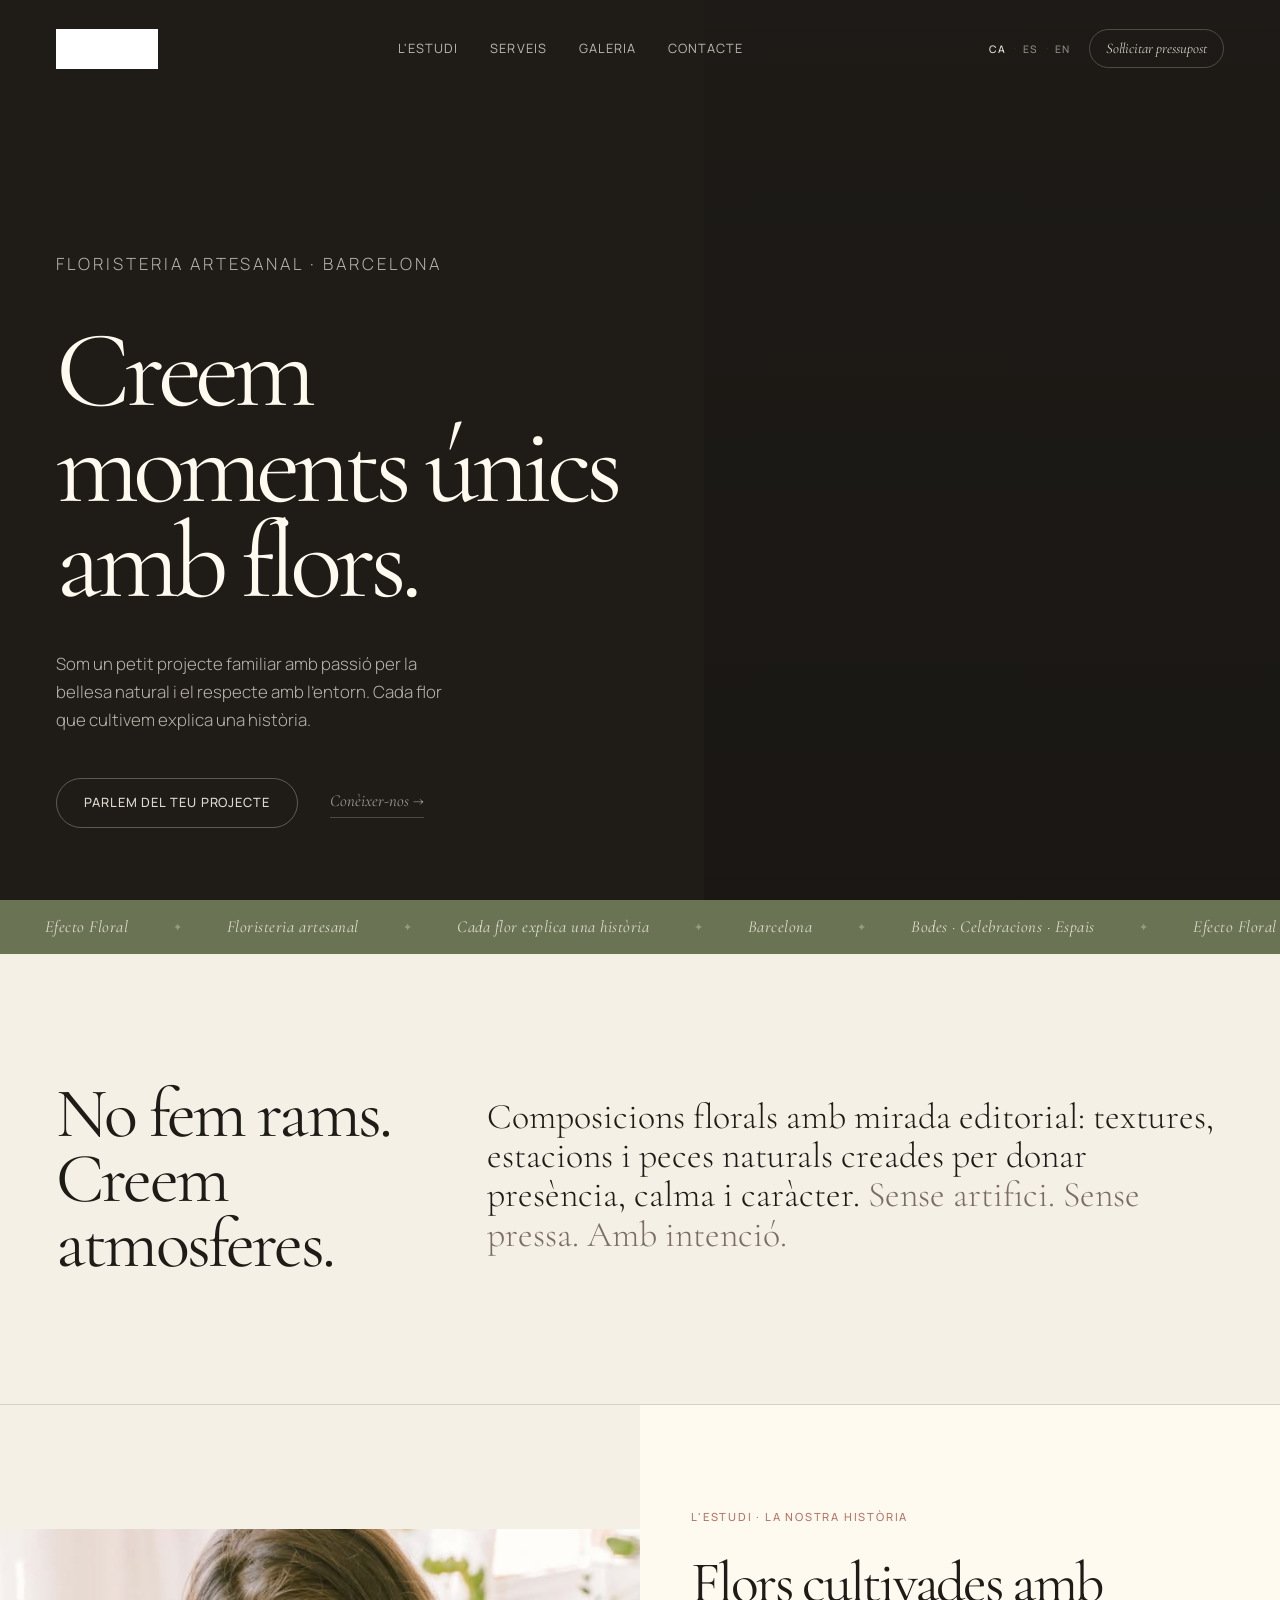
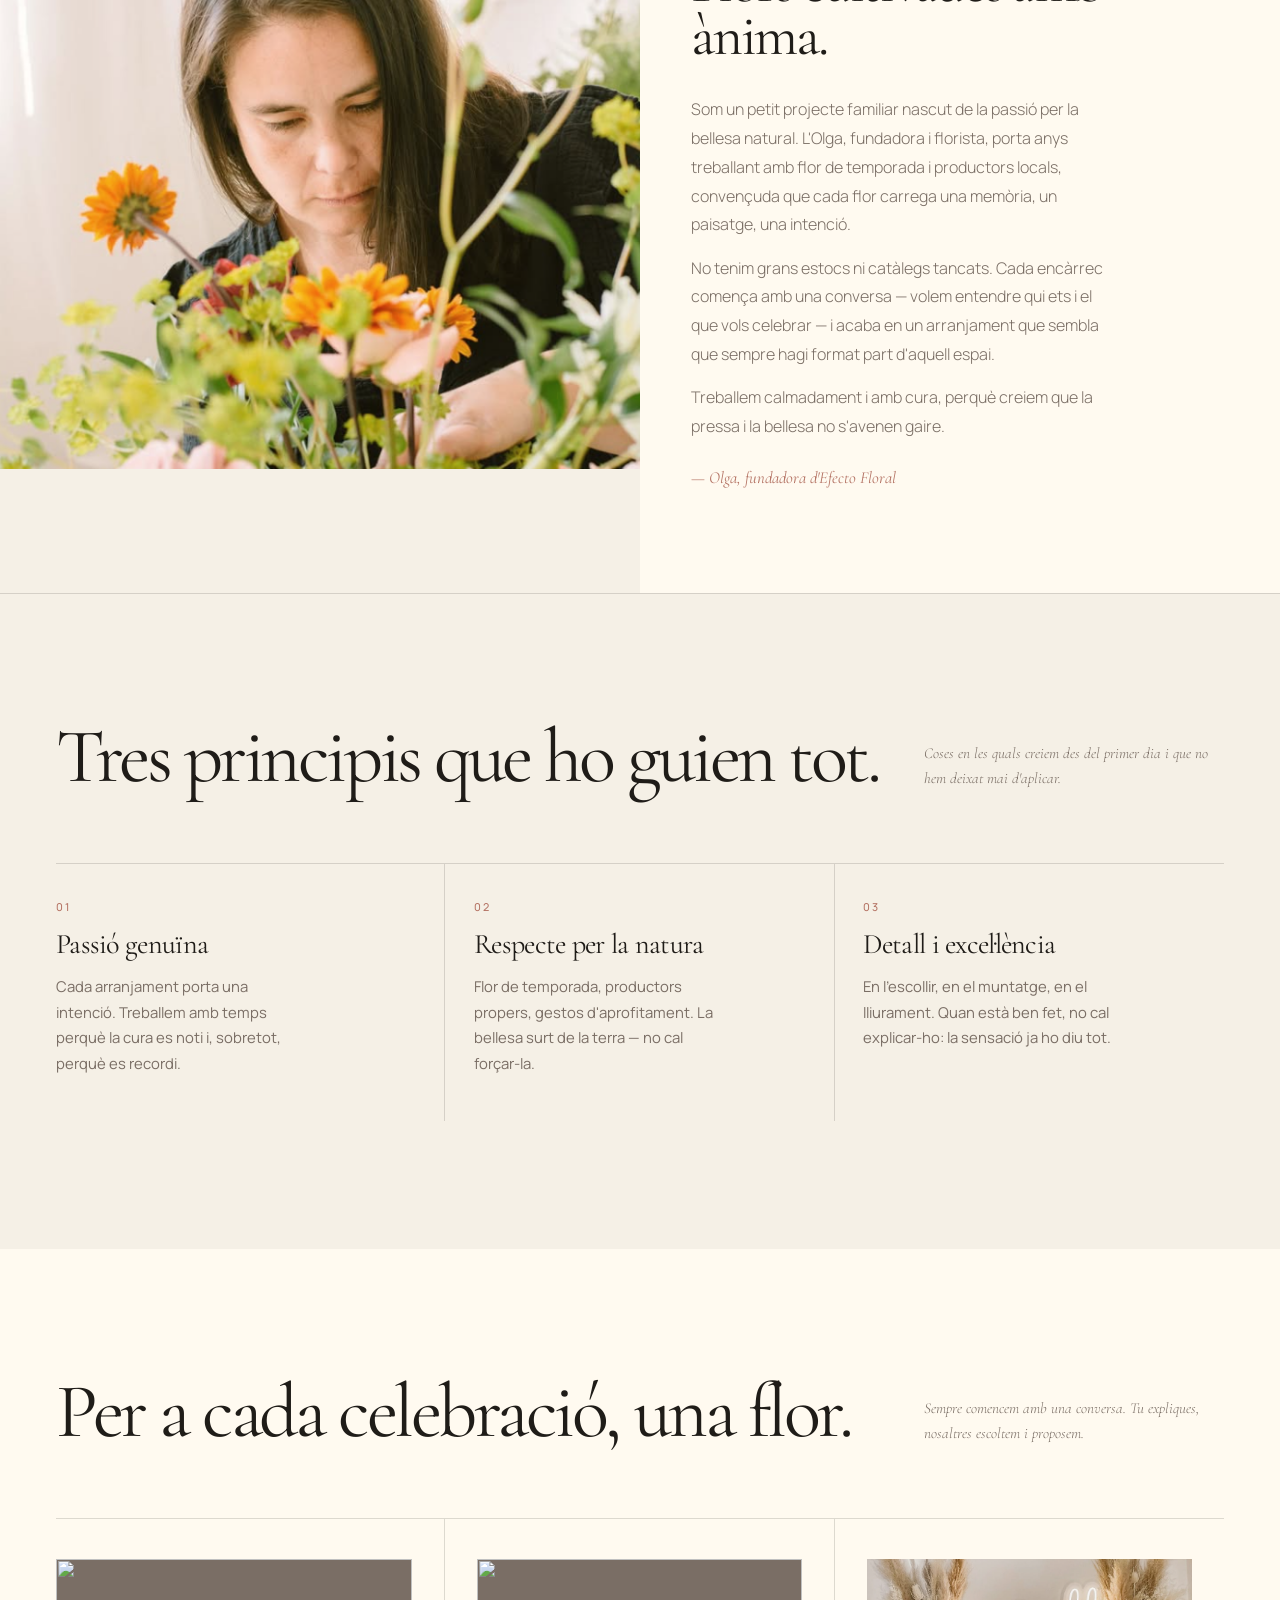
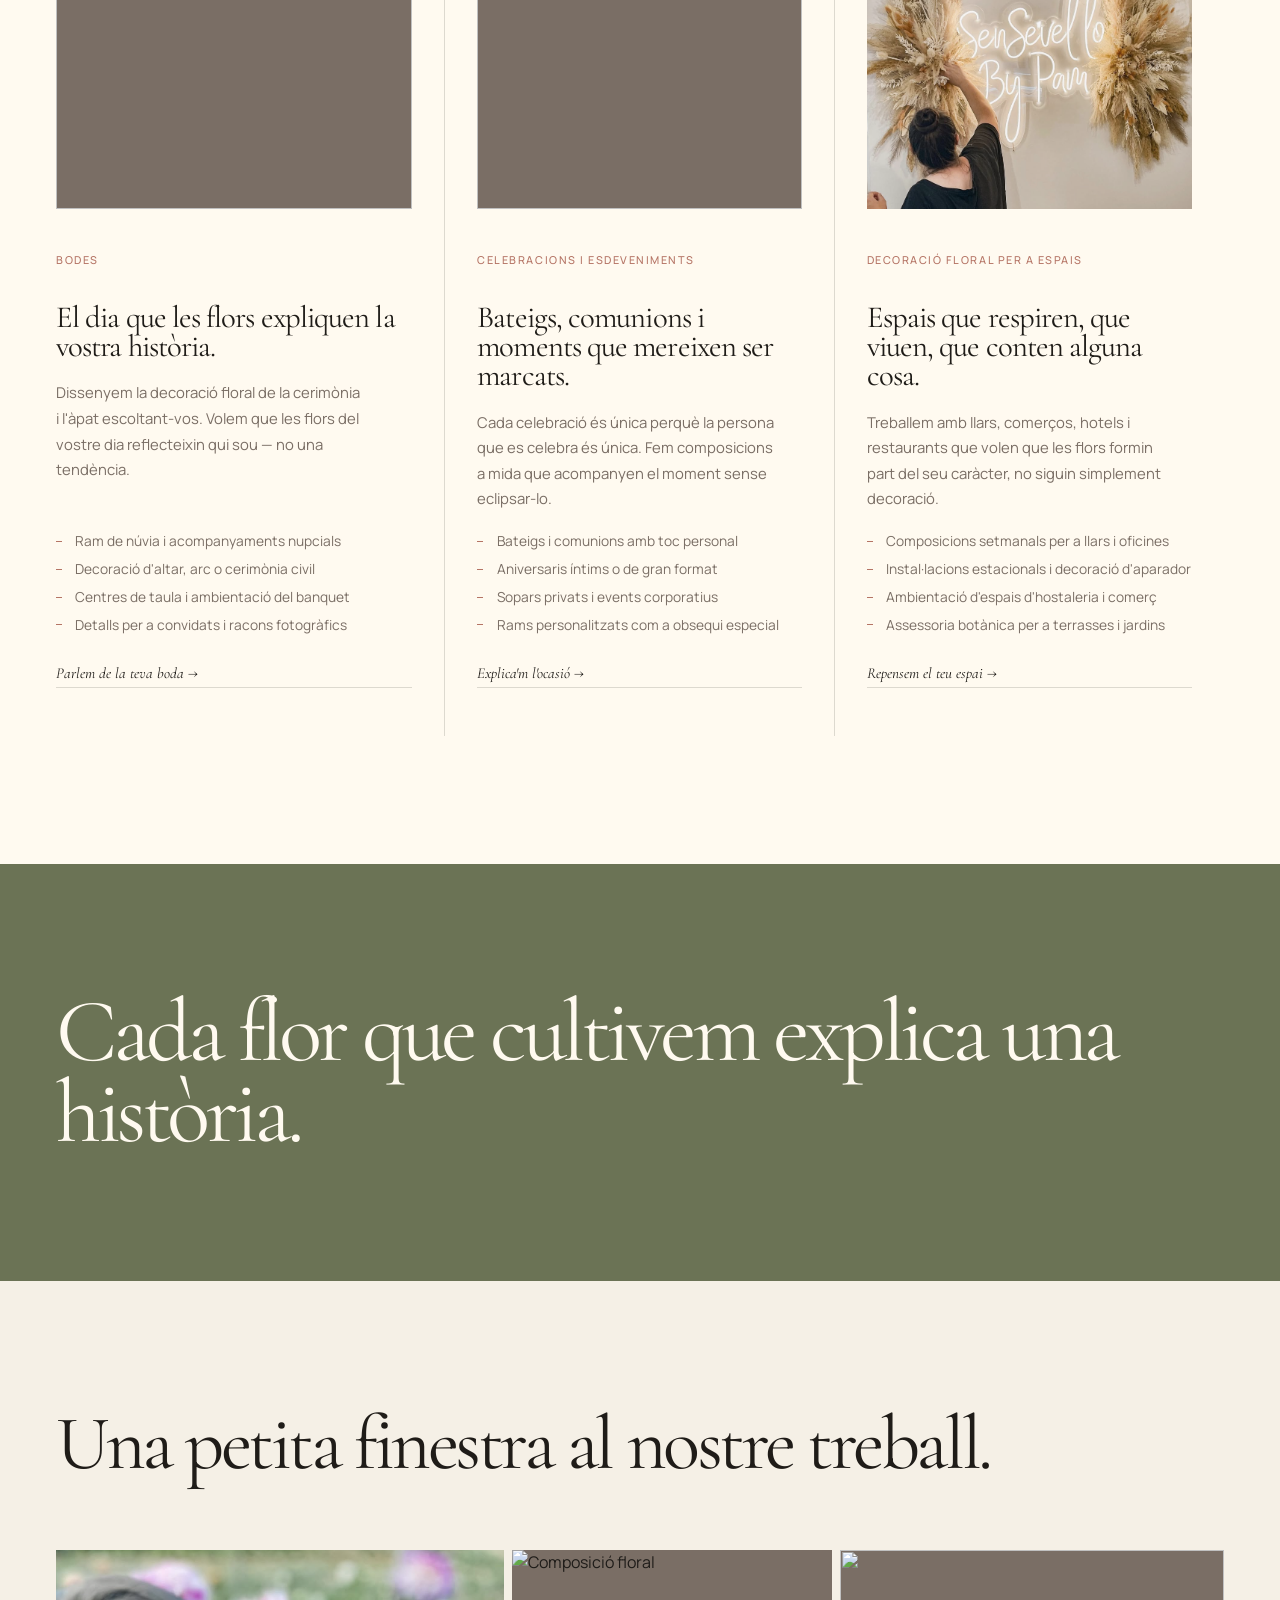
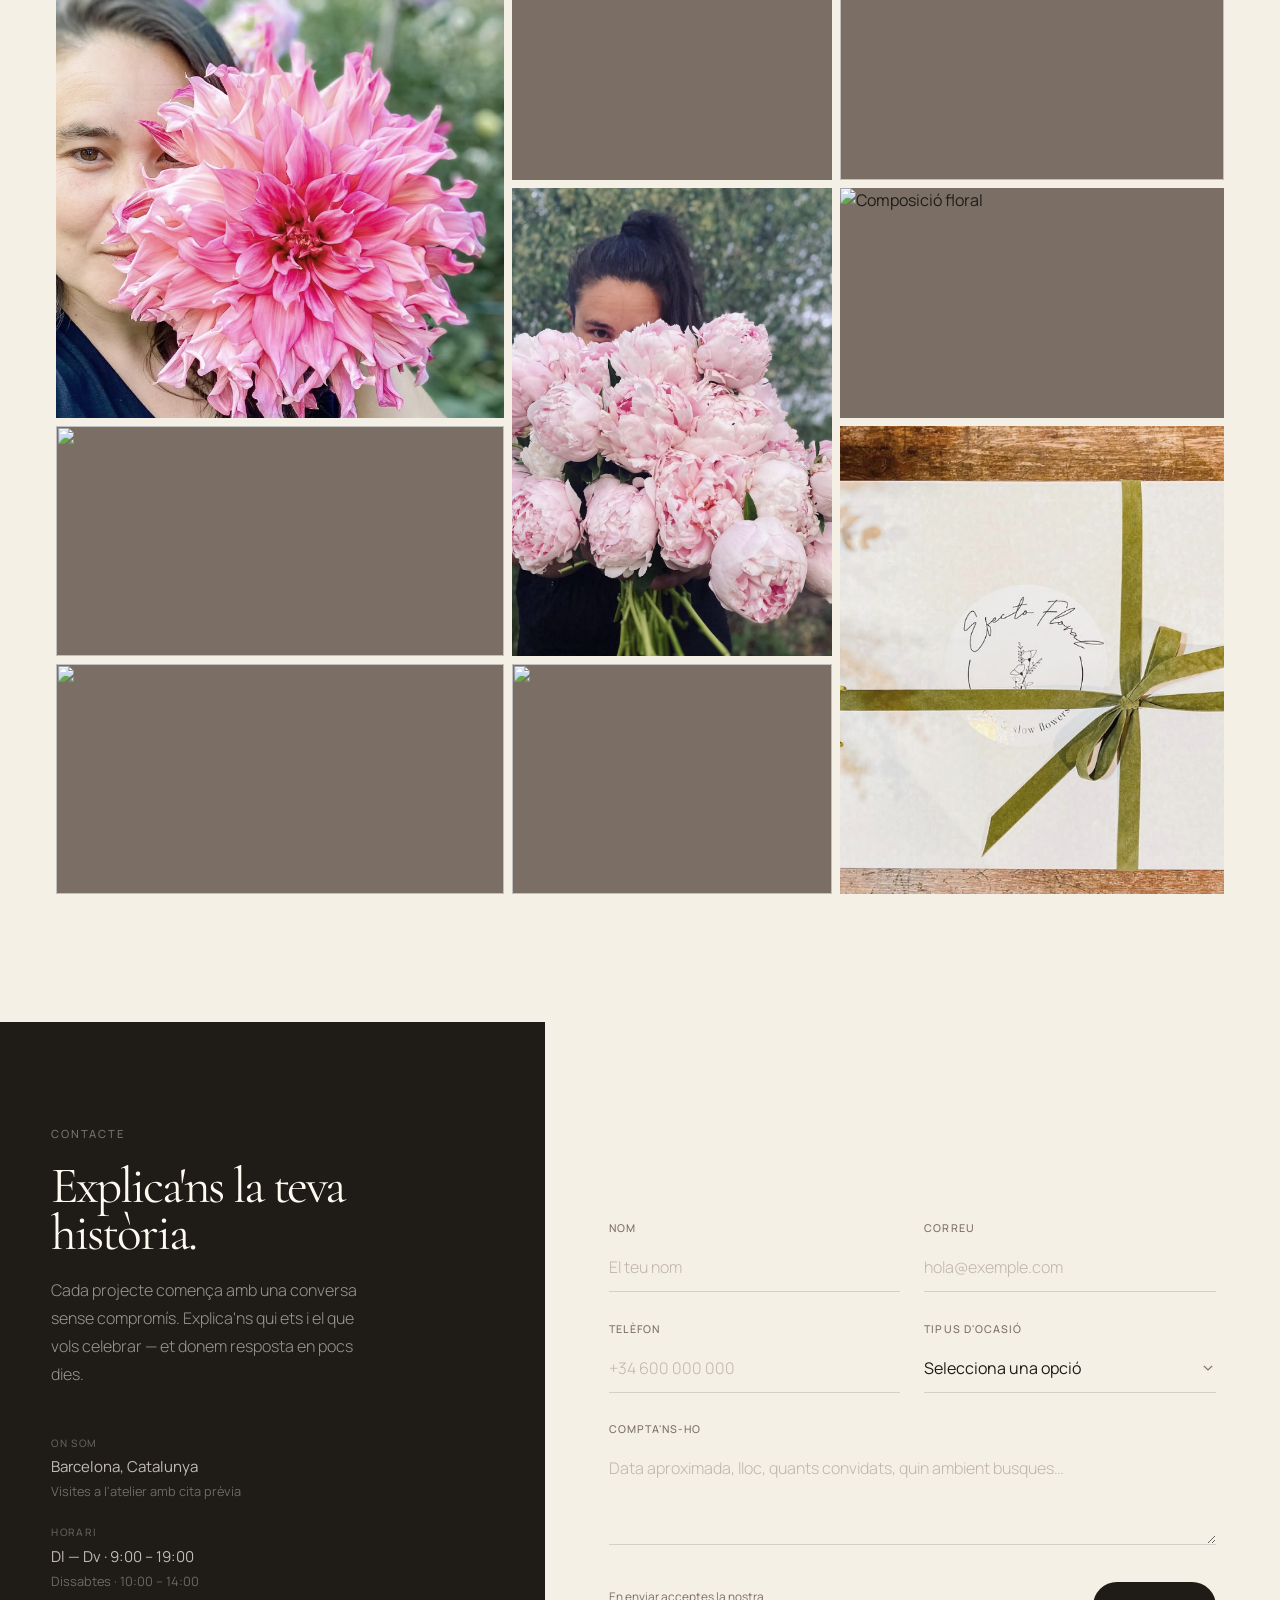
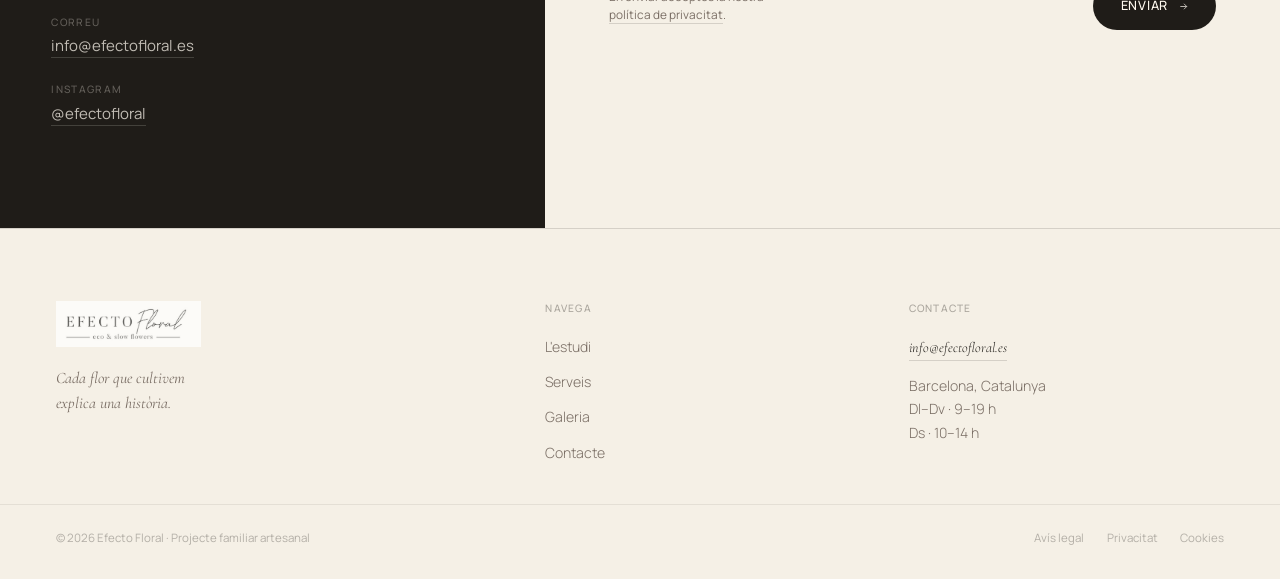
==== commit 651c1356: "Redisseny editorial: paleta terra, hero fosc, manifesto, galeria amb fotos locals Co-Authored-By: Cl" ====
--- a/index.html
+++ b/index.html
@@ -3,776 +3,1056 @@
 <head>
 <meta charset="UTF-8">
 <meta name="viewport" content="width=device-width, initial-scale=1.0">
-<title>Efecto Floral — Floristeria artesanal · Barcelona</title>
-<meta name="description" content="Petit projecte familiar de decoració floral artesanal per a bodes i esdeveniments. Barcelona.">
+<title>Efecto Floral — Estudi floral · Barcelona</title>
+<meta name="description" content="Petit projecte familiar de composicions florals artesanals per a bodes i esdeveniments. Barcelona.">
 <link rel="preconnect" href="https://fonts.googleapis.com">
 <link rel="preconnect" href="https://fonts.gstatic.com" crossorigin>
-<link href="https://fonts.googleapis.com/css2?family=Cormorant+Garamond:ital,wght@0,300;0,400;0,500;1,300;1,400&family=Manrope:wght@300;400;500&display=swap" rel="stylesheet">
+<link href="https://fonts.googleapis.com/css2?family=Cormorant+Garamond:ital,wght@0,300;0,400;0,500;1,300;1,400;1,500&family=Manrope:wght@300;400;500&display=swap" rel="stylesheet">
 <style>
+/* ── TOKENS ── */
 :root{
-  --bg:#FBF7F4;--bg-alt:#F5ECE8;--paper:#FDFAF8;
-  --ink:#1E1410;--ink-soft:#4A3830;--muted:#8C7060;
-  --rose:#B86B7A;--rose-dark:#7A3D4D;--rose-pale:#EDD5DA;
-  --blush:#E8BEC7;--blush-light:#F6EAED;--sage:#7A8F65;
-  --line:rgba(30,20,16,.13);--line-soft:rgba(30,20,16,.07);
-  --t:.45s cubic-bezier(.32,.72,.32,1);
-  --max:1240px;--gutter:clamp(1.4rem,4vw,2.5rem);
+  --paper:#F5F0E6;
+  --ink:#1F1C18;
+  --muted:#7A6E65;
+  --olive:#6B7355;
+  --terra:#B57465;
+  --cream:#FFFAF0;
+  --blush:#E8C5C0;
+  --line:rgba(31,28,24,.15);
+  --line-s:rgba(31,28,24,.08);
   --serif:'Cormorant Garamond',Georgia,serif;
-  --sans:'Manrope',system-ui,-apple-system,sans-serif;
+  --sans:'Manrope',Inter,Helvetica,sans-serif;
+  --t:.4s cubic-bezier(.32,.72,.32,1);
+  --g:clamp(1.4rem,4.5vw,3.5rem);
+  --max:1340px;
 }
 *,*::before,*::after{box-sizing:border-box;margin:0;padding:0}
-html{scroll-behavior:smooth;font-size:16px}
-body{font-family:var(--sans);font-weight:400;font-size:1rem;line-height:1.65;color:var(--ink);background:var(--bg);-webkit-font-smoothing:antialiased;text-rendering:optimizeLegibility;overflow-x:hidden}
-img{display:block;max-width:100%}
+html{scroll-behavior:smooth}
+body{font-family:var(--sans);font-size:1rem;line-height:1.55;color:var(--ink);background:var(--paper);-webkit-font-smoothing:antialiased;overflow-x:hidden}
+img{display:block;width:100%;object-fit:cover}
 a{color:inherit;text-decoration:none}
 ul{list-style:none}
 button{font:inherit;color:inherit;cursor:pointer;border:none;background:none}
 input,select,textarea{font:inherit;color:inherit}
 
-/* ─── TYPE ─── */
-h1,h2,h3{font-family:var(--serif);font-weight:300;letter-spacing:.01em;line-height:1.08;color:var(--ink)}
-h1{font-size:clamp(3rem,7.5vw,6rem);font-weight:300;font-style:italic}
-h2{font-size:clamp(2.4rem,4.8vw,4rem);font-weight:300}
-h3{font-size:clamp(1.6rem,2.2vw,2.2rem);font-weight:400;line-height:1.15}
-.label{font-size:.75rem;font-weight:500;letter-spacing:.1em;text-transform:uppercase;color:var(--rose);font-family:var(--sans)}
-p{color:var(--ink-soft);font-weight:300;font-size:1rem}
-
-/* ─── LAYOUT ─── */
-.wrap{max-width:var(--max);margin:0 auto;padding:0 var(--gutter)}
-section{position:relative}
-
-/* ─── NAV ─── */
-.nav{position:sticky;top:0;z-index:50;background:rgba(251,247,244,.94);backdrop-filter:blur(12px);-webkit-backdrop-filter:blur(12px);border-bottom:1px solid var(--line-soft)}
-.nav-inner{display:flex;align-items:center;justify-content:space-between;padding:1.1rem var(--gutter);max-width:var(--max);margin:0 auto}
-.brand{display:flex;align-items:center}
-.brand-logo{height:46px;width:auto;max-width:148px;object-fit:contain}
-.nav-links{display:flex;gap:2.4rem;align-items:center}
-.nav-links a{font-size:.88rem;font-weight:400;color:var(--muted);letter-spacing:.03em;padding:.4rem 0;transition:color var(--t)}
-.nav-links a:hover{color:var(--rose)}
+/* ── NAV ── */
+.nav{
+  position:fixed;top:0;left:0;right:0;z-index:100;
+  padding:1.8rem var(--g);
+  display:flex;align-items:center;justify-content:space-between;
+  transition:background .5s ease,padding .5s ease,box-shadow .5s ease;
+}
+.nav.is-light{
+  background:var(--paper);
+  padding:1rem var(--g);
+  box-shadow:0 1px 0 var(--line-s);
+}
+.brand-logo{
+  height:40px;width:auto;max-width:130px;object-fit:contain;
+  filter:brightness(0) invert(1);
+  transition:filter .5s ease;
+}
+.nav.is-light .brand-logo{filter:none}
+.nav-links{display:flex;gap:2rem;align-items:center}
+.nav-links a{
+  font-size:.8rem;font-weight:400;letter-spacing:.08em;text-transform:uppercase;
+  color:rgba(255,250,240,.7);transition:color var(--t);
+}
+.nav.is-light .nav-links a{color:var(--muted)}
+.nav-links a:hover{color:#fff}
+.nav.is-light .nav-links a:hover{color:var(--ink)}
 .nav-right{display:flex;align-items:center;gap:.8rem}
-.lang-switcher{display:flex;align-items:center;gap:.2rem}
-.lang-btn{font-size:.7rem;font-weight:500;letter-spacing:.08em;color:var(--muted);padding:.28rem .42rem;border-radius:3px;transition:color var(--t),background var(--t);background:none;cursor:pointer;font-family:var(--sans)}
-.lang-btn:hover{color:var(--rose)}
-.lang-btn.active{color:var(--rose);background:var(--blush-light)}
-.lang-sep{color:var(--rose-pale);font-size:.65rem;user-select:none}
-.nav-cta{font-family:var(--serif);font-size:1rem;font-weight:400;font-style:italic;color:var(--rose-dark);padding:.55rem 1.2rem;border:1px solid var(--blush);border-radius:999px;transition:background var(--t),color var(--t),border-color var(--t)}
-.nav-cta:hover{background:var(--rose);color:var(--paper);border-color:var(--rose)}
+.lang-switcher{display:flex;align-items:center;gap:.1rem}
+.lang-btn{
+  font-size:.65rem;font-weight:500;letter-spacing:.08em;
+  padding:.25rem .38rem;border-radius:3px;
+  color:rgba(255,250,240,.5);transition:color var(--t),background var(--t);
+}
+.nav.is-light .lang-btn{color:var(--muted)}
+.lang-btn:hover{color:#fff}
+.nav.is-light .lang-btn:hover{color:var(--ink)}
+.lang-btn.active{color:rgba(255,250,240,.92)}
+.nav.is-light .lang-btn.active{color:var(--terra);background:rgba(181,116,101,.1)}
+.lang-sep{color:rgba(255,250,240,.2);font-size:.55rem;user-select:none}
+.nav.is-light .lang-sep{color:var(--line)}
+.nav-cta{
+  font-family:var(--serif);font-size:.92rem;font-style:italic;
+  color:rgba(255,250,240,.8);
+  padding:.45rem 1rem;border:1px solid rgba(255,250,240,.22);border-radius:999px;
+  transition:background var(--t),color var(--t),border-color var(--t);
+}
+.nav.is-light .nav-cta{color:var(--terra);border-color:rgba(181,116,101,.35)}
+.nav-cta:hover{background:rgba(255,255,255,.1);color:#fff;border-color:rgba(255,250,240,.4)}
+.nav.is-light .nav-cta:hover{background:var(--terra);color:var(--cream);border-color:var(--terra)}
 .nav-toggle{display:none;width:36px;height:36px;flex-direction:column;align-items:center;justify-content:center;gap:5px}
-.nav-toggle span{display:block;width:22px;height:1px;background:var(--ink);transition:var(--t)}
-
-/* ─── HERO ─── */
-.hero{position:relative;height:92vh;min-height:580px;max-height:860px;overflow:hidden}
-.hero-img{position:absolute;inset:0;width:100%;height:100%;object-fit:cover;filter:saturate(.88) brightness(.93)}
-.hero-overlay{position:absolute;inset:0;background:linear-gradient(160deg,rgba(20,12,10,.08) 0%,rgba(20,12,10,.48) 100%)}
-.hero-content{position:absolute;inset:0;display:flex;flex-direction:column;justify-content:flex-end;padding:0 var(--gutter) clamp(3.5rem,9vh,7rem);max-width:var(--max);margin:0 auto;color:var(--paper)}
-.hero-eyebrow{font-size:.75rem;font-weight:500;letter-spacing:.14em;text-transform:uppercase;color:rgba(237,213,218,.9);margin-bottom:1.2rem;font-family:var(--sans)}
-.hero h1{color:var(--paper);max-width:18ch;margin-bottom:.6rem}
-.hero-lema{font-family:var(--serif);font-size:clamp(1.05rem,1.8vw,1.35rem);font-style:italic;font-weight:300;color:rgba(253,250,248,.8);margin-bottom:2.8rem;line-height:1.5;max-width:44ch}
-.hero-actions{display:flex;gap:1.5rem;align-items:center;flex-wrap:wrap}
-.btn{display:inline-flex;align-items:center;gap:.6rem;padding:1rem 1.8rem;font-size:.88rem;font-weight:500;border-radius:999px;transition:background var(--t),color var(--t),transform var(--t);font-family:var(--sans);letter-spacing:.02em}
-.btn-primary{background:var(--paper);color:var(--rose-dark)}
-.btn-primary:hover{background:var(--blush-light);transform:translateY(-1px)}
-.btn-primary svg{width:13px;height:13px;transition:transform var(--t)}
-.btn-primary:hover svg{transform:translateX(3px)}
-.btn-ghost{font-family:var(--serif);font-style:italic;font-size:1.05rem;color:rgba(253,250,248,.85);border-bottom:1px solid rgba(237,213,218,.4);padding:0 0 3px 0;border-radius:0;font-weight:300}
-.btn-ghost:hover{color:var(--paper);border-color:rgba(253,250,248,.7);background:transparent}
-
-/* ─── SECCIONS ─── */
-.section{padding:clamp(5rem,10vw,8rem) 0}
-.section-alt{background:var(--bg-alt)}
-.lead{font-family:var(--serif);font-size:1.2rem;font-weight:300;font-style:italic;line-height:1.6;color:var(--ink-soft);max-width:52ch}
-
-/* ─── LEMA BANNER ─── */
-.lema-banner{background:var(--blush-light);border-top:1px solid var(--rose-pale);border-bottom:1px solid var(--rose-pale);padding:2.2rem var(--gutter);text-align:center}
-.lema-banner p{font-family:var(--serif);font-size:clamp(1.4rem,2.5vw,2rem);font-style:italic;font-weight:300;color:var(--rose-dark);letter-spacing:.01em;line-height:1.3}
-.lema-banner span{font-style:normal;font-weight:400;color:var(--blush);margin:0 .6rem;font-size:.9em}
-
-/* ─── HISTORIA ─── */
-.historia{display:grid;grid-template-columns:1fr 1fr;gap:clamp(3rem,7vw,6rem);align-items:center}
-.historia-text > * + *{margin-top:1.3rem}
-.historia-text .label{margin-bottom:1.4rem;display:block}
-.historia-text h2{margin-bottom:1rem}
-.historia-text p{font-size:1rem;line-height:1.8;color:var(--ink-soft);max-width:46ch;font-weight:300}
-.historia-text p + p{margin-top:.9rem}
-.historia-sig{margin-top:2rem;font-family:var(--serif);font-style:italic;font-size:1.05rem;color:var(--rose)}
-.historia-img-wrap{position:relative}
-.historia-img{width:100%;aspect-ratio:4/5;object-fit:cover;filter:saturate(.92)}
-.historia-img-caption{position:absolute;bottom:-1.4rem;left:1.5rem;font-family:var(--serif);font-style:italic;font-size:.88rem;color:var(--muted)}
-
-/* ─── VALORS ─── */
-.valors{display:grid;grid-template-columns:repeat(3,1fr);gap:clamp(2rem,4vw,3.5rem);margin-top:4rem}
-.valor{padding:2rem 0;border-top:1px solid var(--rose-pale)}
-.valor-num{font-family:var(--serif);font-size:3rem;font-weight:300;color:var(--blush);line-height:1;margin-bottom:1rem;display:block}
-.valor h3{font-weight:400;margin-bottom:.8rem;font-size:1.5rem;font-family:var(--serif)}
-.valor p{font-size:.95rem;color:var(--muted);line-height:1.7;max-width:30ch;font-weight:300}
-.section-head{max-width:680px;margin-bottom:1rem}
-.section-head .label{margin-bottom:1.2rem;display:block}
-.section-head h2{margin-bottom:1rem}
-.section-head p{color:var(--muted);font-size:1rem;line-height:1.7;max-width:50ch;font-weight:300}
-.section-head .lead{margin-top:1rem}
-
-/* ─── SERVEIS ─── */
-.serveis{display:flex;flex-direction:column;gap:clamp(3rem,6vw,5rem);margin-top:4.5rem}
-.servei{display:grid;grid-template-columns:1fr 1fr;gap:clamp(2.5rem,5vw,5rem);align-items:center}
-.servei:nth-child(even) .servei-img{order:2}
-.servei-img{width:100%;aspect-ratio:4/3;object-fit:cover;filter:saturate(.9)}
-.servei-text .label{margin-bottom:1rem;display:block}
-.servei-text h3{margin-bottom:.9rem}
-.servei-text > p{font-size:1rem;color:var(--ink-soft);line-height:1.75;margin-bottom:1.5rem;max-width:44ch;font-weight:300}
-.servei-list{display:flex;flex-direction:column;gap:.6rem;margin-bottom:2rem}
-.servei-list li{font-size:.93rem;color:var(--ink-soft);padding-left:1.3rem;position:relative;font-weight:300;line-height:1.5}
-.servei-list li::before{content:"";position:absolute;left:0;top:.65rem;width:8px;height:1px;background:var(--rose);opacity:.6}
-.servei-text a.btn-text{font-family:var(--serif);font-size:1.05rem;font-weight:400;font-style:italic;color:var(--rose-dark);border-bottom:1px solid var(--blush);padding-bottom:2px;transition:color var(--t),border-color var(--t)}
-.servei-text a.btn-text:hover{color:var(--rose);border-color:var(--rose)}
-
-/* ─── GALERIA ─── */
-.galeria{display:grid;grid-template-columns:repeat(3,1fr);gap:clamp(.6rem,1.2vw,1rem);margin-top:3.5rem}
-.galeria img{width:100%;aspect-ratio:4/5;object-fit:cover;filter:saturate(.88);transition:filter var(--t),transform var(--t)}
-.galeria a{display:block;overflow:hidden;background:var(--bg-alt)}
-.galeria a:hover img{filter:saturate(1);transform:scale(1.03)}
-.galeria a:nth-child(2) img,.galeria a:nth-child(5) img,.galeria a:nth-child(8) img{aspect-ratio:1}
-
-/* ─── CONTACTE ─── */
-.section-contacte{background:var(--bg-alt)}
-.contacte{display:grid;grid-template-columns:1fr 1.2fr;gap:clamp(3rem,6vw,5.5rem);align-items:start}
-.contacte-info h2{margin-bottom:1rem}
-.contacte-info > p{color:var(--muted);font-size:1rem;line-height:1.7;max-width:36ch;margin-bottom:2.5rem;font-weight:300}
-.info-list{display:flex;flex-direction:column;gap:1.8rem;padding-top:2rem;border-top:1px solid var(--rose-pale)}
-.info-item .label{display:block;margin-bottom:.35rem}
-.info-item .val{font-size:1rem;color:var(--ink);line-height:1.5;font-weight:400}
-.info-item .val a{border-bottom:1px solid var(--line);padding-bottom:1px;transition:border-color var(--t),color var(--t)}
-.info-item .val a:hover{color:var(--rose);border-color:var(--rose)}
-.info-item .sub{display:block;color:var(--muted);font-size:.86rem;margin-top:.3rem;font-weight:300}
-.form{display:grid;grid-template-columns:1fr 1fr;gap:1.8rem 1.5rem}
-.field{display:flex;flex-direction:column;gap:.5rem}
-.field-full{grid-column:1 / -1}
-.field label{font-size:.74rem;font-weight:500;color:var(--muted);letter-spacing:.07em;text-transform:uppercase}
-.field input,.field select,.field textarea{background:transparent;border:0;border-bottom:1px solid var(--line);padding:.75rem 0;font-size:1rem;color:var(--ink);font-family:var(--sans);outline:none;transition:border-color var(--t);width:100%}
-.field textarea{resize:vertical;min-height:110px;line-height:1.6}
-.field input:focus,.field select:focus,.field textarea:focus{border-color:var(--rose)}
-.field input::placeholder,.field textarea::placeholder{color:#C0A898;font-weight:300}
-.field select{appearance:none;-webkit-appearance:none;cursor:pointer;padding-right:1.5rem;background-image:url("data:image/svg+xml,%3Csvg xmlns='http://www.w3.org/2000/svg' width='10' height='6' viewBox='0 0 10 6'%3E%3Cpath fill='none' stroke='%238C7060' stroke-width='1.2' d='M.8.8L5 5l4.2-4.2'/%3E%3C/svg%3E");background-repeat:no-repeat;background-position:right .2rem center}
-.form-foot{grid-column:1 / -1;display:flex;justify-content:space-between;align-items:center;gap:1.5rem;flex-wrap:wrap;margin-top:.5rem}
-.consent{font-size:.78rem;color:var(--muted);max-width:32ch;line-height:1.55;font-weight:300}
+.nav-toggle span{display:block;width:22px;height:1px;background:#fff;transition:var(--t)}
+.nav.is-light .nav-toggle span{background:var(--ink)}
+
+/* ── HERO ── */
+.hero{
+  min-height:100svh;
+  display:grid;
+  grid-template-columns:1.1fr .9fr;
+  background:var(--ink);
+  color:var(--cream);
+}
+.hero-copy{
+  padding:clamp(120px,14vh,180px) var(--g) clamp(4rem,8vh,7rem);
+  display:flex;flex-direction:column;justify-content:flex-end;
+}
+.hero-eyebrow{
+  font-size:.72rem;font-weight:500;letter-spacing:.18em;text-transform:uppercase;
+  color:var(--terra);margin-bottom:2rem;font-family:var(--sans);
+}
+h1{
+  font-family:var(--serif);font-weight:400;
+  font-size:clamp(52px,8.5vw,114px);
+  line-height:.88;letter-spacing:-.055em;
+  margin:0 0 2.5rem;max-width:14ch;
+}
+.hero-copy p{
+  max-width:400px;font-size:1.05rem;
+  color:rgba(255,250,240,.68);line-height:1.65;
+  margin-bottom:2.8rem;font-weight:300;
+}
+.hero-actions{display:flex;gap:2rem;align-items:center;flex-wrap:wrap}
+.btn-outline{
+  display:inline-block;padding:.88rem 1.7rem;
+  border:1px solid rgba(255,250,240,.28);border-radius:999px;
+  font-size:.8rem;font-weight:500;letter-spacing:.07em;text-transform:uppercase;
+  color:rgba(255,250,240,.85);transition:background var(--t),border-color var(--t),color var(--t);
+}
+.btn-outline:hover{background:rgba(255,255,255,.1);border-color:rgba(255,250,240,.5)}
+.btn-link-hero{
+  font-family:var(--serif);font-style:italic;font-size:1.05rem;
+  color:rgba(255,250,240,.55);border-bottom:1px solid rgba(255,250,240,.2);
+  padding-bottom:2px;transition:color var(--t),border-color var(--t);
+}
+.btn-link-hero:hover{color:var(--cream);border-color:rgba(255,250,240,.5)}
+.hero-img{
+  background:linear-gradient(rgba(0,0,0,.06),rgba(0,0,0,.18)),
+    url('https://images.unsplash.com/photo-1561181286-d3fee7d55364?w=2000&q=85&auto=format&fit=crop')
+    center/cover no-repeat;
+  min-height:100%;
+}
+
+/* ── MARQUEE ── */
+.marquee-wrap{overflow:hidden;background:var(--olive);padding:.88rem 0}
+.marquee-track{display:flex;width:max-content;animation:ticker 55s linear infinite;align-items:center}
+.marquee-track:hover{animation-play-state:paused}
+.marquee-item{
+  white-space:nowrap;padding:0 2.8rem;
+  font-family:var(--serif);font-style:italic;font-size:1.05rem;
+  color:rgba(255,250,240,.78);letter-spacing:.03em;
+}
+.marquee-dot{color:rgba(255,250,240,.3);font-size:.7rem;flex-shrink:0}
+@keyframes ticker{0%{transform:translateX(0)}100%{transform:translateX(-50%)}}
+
+/* ── MANIFESTO ── */
+.manifesto{
+  padding:clamp(5rem,10vw,8rem) var(--g);
+  display:grid;grid-template-columns:.65fr 1.35fr;
+  gap:clamp(3rem,6vw,7rem);
+  align-items:start;
+  border-bottom:1px solid var(--line);
+  max-width:var(--max);margin:0 auto;
+}
+.manifesto h2{
+  font-family:var(--serif);font-weight:400;
+  font-size:clamp(40px,5.5vw,78px);
+  line-height:.92;letter-spacing:-.04em;margin:0;
+}
+.manifesto-body{
+  font-family:var(--serif);
+  font-size:clamp(22px,2.8vw,38px);
+  line-height:1.1;font-weight:300;
+  padding-top:.4em;
+}
+.manifesto-body em{color:var(--muted);font-style:normal}
+
+/* ── JOURNAL / HISTORIA ── */
+.journal{
+  display:grid;grid-template-columns:1fr 1fr;
+  align-items:center;
+  border-bottom:1px solid var(--line);
+}
+.journal-img{height:clamp(460px,60vh,780px);overflow:hidden}
+.journal-img img{width:100%;height:100%;object-fit:cover;filter:saturate(.9)}
+.journal-copy{
+  padding:clamp(4rem,8vw,7rem) clamp(2.5rem,5vw,5.5rem) clamp(4rem,8vw,7rem) clamp(2rem,4vw,4rem);
+  background:var(--cream);
+}
+.eyebrow{
+  font-size:.7rem;font-weight:500;letter-spacing:.16em;text-transform:uppercase;
+  color:var(--terra);margin-bottom:2rem;display:block;
+}
+.journal-copy h2{
+  font-family:var(--serif);font-weight:400;
+  font-size:clamp(38px,4.5vw,68px);
+  line-height:.92;letter-spacing:-.04em;margin:0 0 2rem;
+}
+.journal-copy p{
+  font-size:1rem;color:var(--muted);line-height:1.8;max-width:42ch;margin-bottom:.9rem;font-weight:300;
+}
+.journal-sig{
+  font-family:var(--serif);font-style:italic;font-size:1.05rem;
+  color:var(--terra);margin-top:1.5rem;display:block;
+}
+
+/* ── SECTION WRAPPER ── */
+.section{padding:clamp(5rem,10vw,8rem) var(--g)}
+.section-inner{max-width:var(--max);margin:0 auto}
+.section-top{
+  display:flex;justify-content:space-between;align-items:flex-end;
+  gap:2rem;margin-bottom:4.5rem;
+}
+.section-top h2{
+  font-family:var(--serif);font-weight:400;
+  font-size:clamp(42px,6vw,90px);
+  line-height:.9;letter-spacing:-.045em;margin:0;
+}
+.section-top p{
+  max-width:300px;color:var(--muted);font-size:.95rem;
+  line-height:1.65;font-weight:300;flex-shrink:0;
+  font-family:var(--serif);font-style:italic;
+}
+
+/* ── VALORS CARDS ── */
+.cards-3{
+  display:grid;grid-template-columns:repeat(3,1fr);
+  border-top:1px solid var(--line);
+}
+.card-v{
+  padding:2.2rem 1.8rem 2.8rem 0;
+  border-right:1px solid var(--line);
+}
+.card-v:last-child{border-right:none}
+.card-v:not(:first-child){padding-left:1.8rem}
+.card-num{
+  font-size:.68rem;font-weight:500;letter-spacing:.14em;text-transform:uppercase;
+  color:var(--terra);margin-bottom:.9rem;display:block;
+}
+.card-v h3{
+  font-family:var(--serif);font-size:clamp(1.6rem,2.2vw,2.4rem);
+  font-weight:400;line-height:.97;letter-spacing:-.025em;
+  margin:0 0 1rem;
+}
+.card-v p{font-size:.93rem;color:var(--muted);line-height:1.72;max-width:28ch}
+
+/* ── SERVEIS CARDS ── */
+.section-alt{background:var(--cream)}
+.cards-s{
+  display:grid;grid-template-columns:repeat(3,1fr);
+  border-top:1px solid var(--line);
+}
+.card-s{
+  padding:2.5rem 2rem 3rem 0;
+  border-right:1px solid var(--line);
+  display:flex;flex-direction:column;
+  gap:1.2rem;
+}
+.card-s:last-child{border-right:none}
+.card-s:not(:first-child){padding-left:2rem}
+.card-s h3{
+  font-family:var(--serif);font-size:clamp(1.7rem,2.4vw,2.6rem);
+  font-weight:400;line-height:.95;letter-spacing:-.03em;margin:0;
+}
+.card-s>p{font-size:.93rem;color:var(--muted);line-height:1.72;max-width:34ch;flex-grow:1}
+.card-s-img{height:250px;overflow:hidden;margin-bottom:1.5rem;background:var(--muted)}
+.card-s-img img{width:100%;height:100%;object-fit:cover;filter:saturate(.82);transition:filter .6s var(--t),transform .6s var(--t)}
+.card-s:hover .card-s-img img{filter:saturate(1);transform:scale(1.04)}
+.card-list{display:flex;flex-direction:column;gap:.45rem;margin-bottom:.5rem}
+.card-list li{
+  font-size:.86rem;color:var(--muted);
+  padding-left:1.2rem;position:relative;line-height:1.5;
+}
+.card-list li::before{
+  content:'';position:absolute;left:0;top:.62rem;
+  width:6px;height:1px;background:var(--terra);
+}
+.card-s a{
+  font-family:var(--serif);font-style:italic;font-size:.95rem;
+  color:var(--ink);border-bottom:1px solid var(--line);
+  padding-bottom:1px;display:inline-block;margin-top:auto;
+  transition:color var(--t),border-color var(--t);
+}
+.card-s a:hover{color:var(--terra);border-color:var(--terra)}
+
+/* ── CITA / QUOTE ── */
+.quote-block{
+  background:var(--olive);color:var(--cream);
+  padding:clamp(5rem,10vw,9rem) var(--g);
+}
+.quote-block p{
+  font-family:var(--serif);
+  font-size:clamp(40px,7vw,104px);
+  line-height:.9;letter-spacing:-.05em;
+  max-width:1100px;font-weight:400;
+}
+
+/* ── GALERIA EDITORIAL ── */
+.photo-grid{
+  display:grid;
+  grid-template-columns:1.4fr 1fr 1.2fr;
+  grid-auto-rows:230px;
+  gap:8px;margin-top:3.5rem;
+}
+.pg{overflow:hidden;background:var(--muted)}
+.pg img{width:100%;height:100%;object-fit:cover;filter:saturate(.82);transition:filter .7s var(--t),transform .7s var(--t)}
+.pg:hover img{filter:saturate(1.05);transform:scale(1.05)}
+.pg:nth-child(1){grid-row:span 2}
+.pg:nth-child(4){grid-row:span 2}
+.pg:nth-child(7){grid-row:span 2}
+
+/* ── CONTACTE ── */
+.contacte-wrap{
+  display:grid;grid-template-columns:1fr 1.35fr;
+}
+.contacte-left{
+  background:var(--ink);color:var(--cream);
+  padding:clamp(4rem,8vw,7rem) clamp(2.5rem,4vw,4rem);
+  display:flex;flex-direction:column;justify-content:space-between;gap:3rem;
+}
+.contacte-left .eyebrow{color:rgba(255,250,240,.38);margin-bottom:1.3rem}
+.contacte-left h2{
+  font-family:var(--serif);font-weight:400;
+  font-size:clamp(2.2rem,4vw,3.8rem);
+  line-height:.93;letter-spacing:-.04em;
+  color:var(--cream);margin-bottom:1.1rem;
+}
+.contacte-left>div>p{
+  color:rgba(255,250,240,.55);font-size:1rem;
+  line-height:1.75;max-width:32ch;font-weight:300;
+}
+.info-list{display:flex;flex-direction:column;gap:1.5rem}
+.info-item .label-s{
+  font-size:.64rem;font-weight:500;letter-spacing:.13em;text-transform:uppercase;
+  color:rgba(255,250,240,.3);display:block;margin-bottom:.3rem;
+}
+.info-item .val{font-size:.94rem;color:rgba(255,250,240,.72);line-height:1.5}
+.info-item .val a{
+  border-bottom:1px solid rgba(255,250,240,.16);padding-bottom:1px;
+  transition:color var(--t),border-color var(--t);
+}
+.info-item .val a:hover{color:var(--blush);border-color:var(--blush)}
+.info-item .sub{display:block;color:rgba(255,250,240,.35);font-size:.8rem;margin-top:.2rem}
+.contacte-right{
+  padding:clamp(4rem,7vw,6rem) clamp(2rem,5vw,4.5rem);
+  background:var(--paper);display:flex;align-items:center;
+}
+/* Form */
+.form{display:grid;grid-template-columns:1fr 1fr;gap:1.8rem 1.5rem;width:100%}
+.field{display:flex;flex-direction:column;gap:.45rem}
+.field-full{grid-column:1/-1}
+.field label{
+  font-size:.67rem;font-weight:500;color:var(--muted);
+  letter-spacing:.1em;text-transform:uppercase;
+}
+.field input,.field select,.field textarea{
+  background:transparent;border:0;border-bottom:1px solid var(--line);
+  padding:.7rem 0;font-size:1rem;color:var(--ink);
+  outline:none;transition:border-color var(--t);width:100%;
+}
+.field textarea{resize:vertical;min-height:100px;line-height:1.6}
+.field input:focus,.field select:focus,.field textarea:focus{border-color:var(--terra)}
+.field input::placeholder,.field textarea::placeholder{color:#C0B5AB;font-weight:300}
+.field select{
+  appearance:none;cursor:pointer;padding-right:1.5rem;
+  background-image:url("data:image/svg+xml,%3Csvg xmlns='http://www.w3.org/2000/svg' width='10' height='6' viewBox='0 0 10 6'%3E%3Cpath fill='none' stroke='%237A6E65' stroke-width='1.2' d='M.8.8L5 5l4.2-4.2'/%3E%3C/svg%3E");
+  background-repeat:no-repeat;background-position:right .2rem center;
+}
+.form-foot{
+  grid-column:1/-1;display:flex;
+  justify-content:space-between;align-items:center;
+  gap:1.5rem;flex-wrap:wrap;margin-top:.5rem;
+}
+.consent{font-size:.74rem;color:var(--muted);max-width:28ch;line-height:1.55}
 .consent a{border-bottom:1px solid var(--line)}
-.btn-submit{background:var(--rose-dark);color:var(--paper);padding:.9rem 1.6rem;border-radius:999px;font-size:.88rem;font-weight:500;display:inline-flex;align-items:center;gap:.6rem;transition:background var(--t),transform var(--t);letter-spacing:.02em}
-.btn-submit:hover{background:var(--rose);transform:translateY(-1px)}
-.btn-submit svg{width:13px;height:13px;transition:transform var(--t)}
+.btn-submit{
+  background:var(--ink);color:var(--cream);
+  padding:.88rem 1.7rem;border-radius:999px;
+  font-size:.8rem;font-weight:500;letter-spacing:.06em;text-transform:uppercase;
+  display:inline-flex;align-items:center;gap:.6rem;
+  transition:background var(--t),transform var(--t);
+}
+.btn-submit:hover{background:var(--terra);transform:translateY(-2px)}
+.btn-submit svg{width:11px;height:11px;transition:transform var(--t)}
 .btn-submit:hover svg{transform:translateX(3px)}
-.form-status{grid-column:1 / -1;display:none;padding:1rem 1.2rem;background:rgba(184,107,122,.1);border-left:2px solid var(--rose);font-size:.92rem;color:var(--ink);font-style:italic;font-family:var(--serif)}
+.form-status{
+  grid-column:1/-1;display:none;padding:.9rem 1.1rem;
+  background:rgba(181,116,101,.1);border-left:2px solid var(--terra);
+  font-size:.92rem;font-style:italic;font-family:var(--serif);
+}
 .form-status.show{display:block}
 
-/* ─── FOOTER ─── */
-.footer{background:var(--rose-dark);color:var(--paper);padding:4rem 0 2rem}
-.footer-top{display:grid;grid-template-columns:1.4fr 1fr 1fr 1fr;gap:2.5rem;padding-bottom:3rem;border-bottom:1px solid rgba(253,250,248,.12)}
-.footer-brand .brand-logo{height:56px;max-width:170px;filter:brightness(0) invert(1);opacity:.88;margin-bottom:1.2rem;margin-left:-.3rem}
-.footer-tagline{font-family:var(--serif);font-style:italic;font-size:1rem;color:rgba(253,250,248,.65);max-width:22ch;line-height:1.55;font-weight:300}
-.footer-col h4{font-size:.72rem;font-weight:500;color:rgba(253,250,248,.45);margin-bottom:1.3rem;letter-spacing:.08em;text-transform:uppercase}
-.footer-col ul{display:flex;flex-direction:column;gap:.75rem}
-.footer-col a{color:rgba(253,250,248,.72);font-size:.92rem;transition:color var(--t);font-weight:300}
-.footer-col a:hover{color:var(--paper)}
-.footer-col p{color:rgba(253,250,248,.65);font-size:.9rem;line-height:1.65;font-weight:300}
-.footer-email{display:inline-block;color:var(--paper);font-size:.95rem;border-bottom:1px solid rgba(253,250,248,.22);padding-bottom:1px;margin-bottom:1rem;transition:color var(--t),border-color var(--t);font-style:italic;font-family:var(--serif)}
-.footer-email:hover{color:var(--blush);border-color:var(--blush)}
-.footer-bottom{display:flex;justify-content:space-between;align-items:center;flex-wrap:wrap;gap:1rem;padding-top:2rem;font-size:.8rem;color:rgba(253,250,248,.38);font-weight:300}
-.footer-legal{display:flex;gap:1.5rem}
-.footer-legal a{color:rgba(253,250,248,.38);transition:color var(--t)}
-.footer-legal a:hover{color:var(--paper)}
-
-/* ─── REVEAL ─── */
-.reveal{opacity:0;transform:translateY(16px);transition:opacity .95s var(--t),transform .95s var(--t)}
+/* ── FOOTER ── */
+.footer{
+  padding:4.5rem var(--g) 2.5rem;
+  display:grid;grid-template-columns:1.4fr 1fr 1fr;
+  gap:3rem;border-top:1px solid var(--line);
+  max-width:var(--max);margin:0 auto;
+}
+.footer-brand img{
+  height:46px;max-width:145px;margin-bottom:1.2rem;opacity:.7;
+}
+.footer-tagline{
+  font-family:var(--serif);font-style:italic;
+  font-size:1rem;color:var(--muted);line-height:1.55;max-width:24ch;
+}
+.footer-col h4{
+  font-size:.64rem;font-weight:500;color:rgba(31,28,24,.35);
+  letter-spacing:.12em;text-transform:uppercase;margin-bottom:1.1rem;
+}
+.footer-col ul{display:flex;flex-direction:column;gap:.65rem}
+.footer-col a,.footer-col p{
+  font-size:.88rem;color:var(--muted);line-height:1.65;
+  font-weight:300;transition:color var(--t);
+}
+.footer-col a:hover{color:var(--ink)}
+.footer-email{
+  font-family:var(--serif);font-style:italic;
+  color:var(--ink)!important;border-bottom:1px solid var(--line);
+  padding-bottom:1px;display:inline-block;margin-bottom:.8rem;
+}
+.footer-email:hover{color:var(--terra)!important;border-color:var(--terra)}
+.footer-bottom{
+  padding:1.5rem var(--g) 2rem;
+  display:flex;justify-content:space-between;align-items:center;
+  flex-wrap:wrap;gap:1rem;
+  font-size:.72rem;color:rgba(31,28,24,.3);
+  border-top:1px solid var(--line-s);
+  max-width:var(--max);margin:0 auto;
+}
+.footer-legal{display:flex;gap:1.4rem}
+.footer-legal a{color:rgba(31,28,24,.3);transition:color var(--t)}
+.footer-legal a:hover{color:var(--muted)}
+
+/* ── REVEAL ── */
+.reveal{opacity:0;transform:translateY(18px);transition:opacity 1s cubic-bezier(.32,.72,.32,1),transform 1s cubic-bezier(.32,.72,.32,1)}
 .reveal.in{opacity:1;transform:translateY(0)}
 
-/* ─── RESPONSIVE ─── */
-@media (max-width:900px){
-  .historia,.contacte{grid-template-columns:1fr;gap:2.5rem}
-  .servei,.servei:nth-child(even){grid-template-columns:1fr}
-  .servei:nth-child(even) .servei-img{order:0}
-  .valors{grid-template-columns:1fr 1fr;gap:1.8rem}
-  .footer-top{grid-template-columns:1fr 1fr;gap:2rem}
-  .galeria{grid-template-columns:repeat(2,1fr)}
-}
-@media (max-width:640px){
+/* ── RESPONSIVE ── */
+@media(max-width:1024px){
+  .hero{grid-template-columns:1fr}
+  .hero-img{display:none}
+  .cards-3,.cards-s{grid-template-columns:1fr 1fr}
+  .card-v:nth-child(2),.card-s:nth-child(2){border-right:none}
+  .card-v:nth-child(3),.card-s:nth-child(3){
+    grid-column:1/-1;border-right:none;border-top:1px solid var(--line);
+    padding:2rem 0 2.5rem;
+  }
+  .photo-grid{display:block}
+  .pg{height:320px;margin-bottom:10px}
+  .pg:last-child{margin-bottom:0}
+  .journal{grid-template-columns:1fr}
+  .journal-img{height:420px}
+  .journal-copy{padding:3rem var(--g)}
+  .manifesto{grid-template-columns:1fr;gap:2rem}
+  .footer{grid-template-columns:1fr 1fr;gap:2rem}
+  .contacte-wrap{grid-template-columns:1fr}
+}
+@media(max-width:640px){
   .nav-links,.nav-cta{display:none}
   .nav-toggle{display:flex}
-  .nav-links.open{display:flex;flex-direction:column;align-items:flex-start;gap:1.2rem;position:absolute;top:100%;left:0;right:0;background:var(--bg);border-bottom:1px solid var(--line);padding:1.4rem var(--gutter)}
-  .nav-links.open .nav-cta-mobile{display:inline-flex;align-items:center;gap:.5rem;padding:.6rem 1.2rem;border:1px solid var(--blush);border-radius:999px;margin-top:.5rem;font-family:var(--serif);font-style:italic;color:var(--rose-dark)}
-  .brand-logo{height:38px;max-width:120px}
-  .hero{height:auto;min-height:auto;padding:0}
-  .hero-img-box{position:relative;height:72svh;min-height:480px}
-  .hero-img{position:absolute}
-  .hero-content{position:relative;padding:2.5rem var(--gutter) 0;color:var(--ink)}
-  .hero h1{color:var(--ink)}
-  .hero-lema{color:var(--ink-soft)}
-  .hero-eyebrow{color:var(--muted)}
-  .hero .btn-ghost{color:var(--muted);border-color:var(--line)}
-  .hero-overlay{display:none}
+  .nav-links.open{
+    display:flex;flex-direction:column;align-items:flex-start;gap:1.1rem;
+    position:absolute;top:100%;left:0;right:0;
+    background:var(--paper);border-bottom:1px solid var(--line);
+    padding:1.4rem var(--g);
+  }
+  .nav.is-light .nav-links.open,.nav-links.open{background:var(--paper)}
+  .nav-links.open a{color:var(--muted)!important}
+  .hero-copy{padding:100px var(--g) 3rem}
+  .hero-actions{flex-direction:column;align-items:flex-start;gap:1rem}
+  .cards-3,.cards-s{grid-template-columns:1fr}
+  .card-v,.card-v:not(:first-child),.card-s,.card-s:not(:first-child){
+    border-right:none;border-top:1px solid var(--line);
+    padding:1.8rem 0;grid-column:unset;
+  }
+  .section-top{flex-direction:column;align-items:flex-start;gap:1rem}
   .form{grid-template-columns:1fr}
-  .footer-top{grid-template-columns:1fr;gap:1.8rem}
-  .galeria{gap:.5rem}
-  .valors{grid-template-columns:1fr}
-  .historia-img-caption{display:none}
-  .lang-switcher{gap:.1rem}
+  .footer{grid-template-columns:1fr;gap:2rem}
+  .manifesto-body{font-size:clamp(1.3rem,5vw,1.8rem)}
 }
 </style>
 </head>
 <body>
 
+<!-- ─── NAV ─── -->
 <header class="nav" id="nav">
-  <div class="nav-inner">
-    <a href="#top" class="brand" aria-label="Efecto Floral — inici">
-      <img src="assets/logo efecto.png" alt="Efecto Floral" class="brand-logo">
-    </a>
-    <nav class="nav-links" id="nav-links" aria-label="Principal">
-      <a href="#historia" data-i18n="nav_estudi">L'estudi</a>
-      <a href="#serveis" data-i18n="nav_serveis">Serveis</a>
-      <a href="#galeria" data-i18n="nav_galeria">Galeria</a>
-      <a href="#contacte" data-i18n="nav_contacte">Contacte</a>
-    </nav>
-    <div class="nav-right">
-      <div class="lang-switcher" aria-label="Idioma">
-        <button class="lang-btn active" data-lang="ca">CA</button>
-        <span class="lang-sep">·</span>
-        <button class="lang-btn" data-lang="es">ES</button>
-        <span class="lang-sep">·</span>
-        <button class="lang-btn" data-lang="en">EN</button>
+  <a href="#top" aria-label="Efecto Floral">
+    <img src="assets/logo efecto.png" alt="Efecto Floral" class="brand-logo">
+  </a>
+  <nav class="nav-links" id="nav-links" aria-label="Principal">
+    <a href="#historia" data-i18n="nav_estudi">L'estudi</a>
+    <a href="#serveis" data-i18n="nav_serveis">Serveis</a>
+    <a href="#galeria" data-i18n="nav_galeria">Galeria</a>
+    <a href="#contacte" data-i18n="nav_contacte">Contacte</a>
+  </nav>
+  <div class="nav-right">
+    <div class="lang-switcher" aria-label="Idioma">
+      <button class="lang-btn active" data-lang="ca">CA</button>
+      <span class="lang-sep">·</span>
+      <button class="lang-btn" data-lang="es">ES</button>
+      <span class="lang-sep">·</span>
+      <button class="lang-btn" data-lang="en">EN</button>
+    </div>
+    <a href="#contacte" class="nav-cta" data-i18n="nav_cta">Sol·licitar pressupost</a>
+  </div>
+  <button class="nav-toggle" id="nav-toggle" aria-label="Menú" aria-expanded="false">
+    <span></span><span></span><span></span>
+  </button>
+</header>
+
+<main id="top">
+
+<!-- ─── HERO ─── -->
+<section class="hero">
+  <div class="hero-copy">
+    <p class="hero-eyebrow" data-i18n="hero_eyebrow">Floristeria artesanal · Barcelona</p>
+    <h1 data-i18n="hero_h1">Creem moments únics amb flors.</h1>
+    <p data-i18n="hero_lema">Som un petit projecte familiar amb passió per la bellesa natural i el respecte amb l'entorn. Cada flor que cultivem explica una història.</p>
+    <div class="hero-actions">
+      <a href="#contacte" class="btn-outline" data-i18n="hero_btn1">Parlem del teu projecte</a>
+      <a href="#historia" class="btn-link-hero" data-i18n="hero_btn2">Conèixer-nos →</a>
+    </div>
+  </div>
+  <div class="hero-img" role="img" aria-label="Composicions florals Efecto Floral"></div>
+</section>
+
+<!-- ─── MARQUEE ─── -->
+<div class="marquee-wrap" aria-hidden="true">
+  <div class="marquee-track">
+    <span class="marquee-item">Efecto Floral</span>
+    <span class="marquee-dot">✦</span>
+    <span class="marquee-item">Floristeria artesanal</span>
+    <span class="marquee-dot">✦</span>
+    <span class="marquee-item">Cada flor explica una història</span>
+    <span class="marquee-dot">✦</span>
+    <span class="marquee-item">Barcelona</span>
+    <span class="marquee-dot">✦</span>
+    <span class="marquee-item">Bodes · Celebracions · Espais</span>
+    <span class="marquee-dot">✦</span>
+    <span class="marquee-item">Efecto Floral</span>
+    <span class="marquee-dot">✦</span>
+    <span class="marquee-item">Floristeria artesanal</span>
+    <span class="marquee-dot">✦</span>
+    <span class="marquee-item">Cada flor explica una història</span>
+    <span class="marquee-dot">✦</span>
+    <span class="marquee-item">Barcelona</span>
+    <span class="marquee-dot">✦</span>
+    <span class="marquee-item">Bodes · Celebracions · Espais</span>
+    <span class="marquee-dot">✦</span>
+  </div>
+</div>
+
+<!-- ─── MANIFESTO ─── -->
+<div class="reveal" style="max-width:var(--max);margin:0 auto">
+  <div class="manifesto">
+    <h2 data-i18n="manifest_h">No fem rams. Creem atmosferes.</h2>
+    <div class="manifesto-body">
+      <span data-i18n="manifest_body">Composicions florals amb mirada editorial: textures, estacions i peces naturals creades per donar presència, calma i caràcter.</span>
+      <em> <span data-i18n="manifest_em">Sense artifici. Sense pressa. Amb intenció.</span></em>
+    </div>
+  </div>
+</div>
+
+<!-- ─── HISTORIA / JOURNAL ─── -->
+<section id="historia" class="journal">
+  <div class="journal-img reveal">
+    <img src="assets/fundadora-atelier.png" alt="Olga, fundadora d'Efecto Floral">
+  </div>
+  <div class="journal-copy reveal">
+    <span class="eyebrow" data-i18n="h_label">L'estudi · La nostra història</span>
+    <h2 data-i18n="h_h2">Flors cultivades amb ànima.</h2>
+    <p data-i18n="h_p1">Som un petit projecte familiar nascut de la passió per la bellesa natural. L'Olga, fundadora i florista, porta anys treballant amb flor de temporada i productors locals, convençuda que cada flor carrega una memòria, un paisatge, una intenció.</p>
+    <p data-i18n="h_p2">No tenim grans estocs ni catàlegs tancats. Cada encàrrec comença amb una conversa — volem entendre qui ets i el que vols celebrar — i acaba en un arranjament que sembla que sempre hagi format part d'aquell espai.</p>
+    <p data-i18n="h_p3">Treballem calmadament i amb cura, perquè creiem que la pressa i la bellesa no s'avenen gaire.</p>
+    <span class="journal-sig" data-i18n="h_sig">— Olga, fundadora d'Efecto Floral</span>
+  </div>
+</section>
+
+<!-- ─── VALORS ─── -->
+<section class="section">
+  <div class="section-inner">
+    <div class="section-top reveal">
+      <h2 data-i18n="v_h2">Tres principis que ho guien tot.</h2>
+      <p data-i18n="v_lead">Coses en les quals creiem des del primer dia i que no hem deixat mai d'aplicar.</p>
+    </div>
+    <div class="cards-3">
+      <article class="card-v reveal">
+        <span class="card-num">01</span>
+        <h3 data-i18n="v1_h3">Passió genuïna</h3>
+        <p data-i18n="v1_p">Cada arranjament porta una intenció. Treballem amb temps perquè la cura es noti i, sobretot, perquè es recordi.</p>
+      </article>
+      <article class="card-v reveal">
+        <span class="card-num">02</span>
+        <h3 data-i18n="v2_h3">Respecte per la natura</h3>
+        <p data-i18n="v2_p">Flor de temporada, productors propers, gestos d'aprofitament. La bellesa surt de la terra — no cal forçar-la.</p>
+      </article>
+      <article class="card-v reveal">
+        <span class="card-num">03</span>
+        <h3 data-i18n="v3_h3">Detall i excel·lència</h3>
+        <p data-i18n="v3_p">En l'escollir, en el muntatge, en el lliurament. Quan està ben fet, no cal explicar-ho: la sensació ja ho diu tot.</p>
+      </article>
+    </div>
+  </div>
+</section>
+
+<!-- ─── SERVEIS ─── -->
+<section id="serveis" class="section section-alt">
+  <div class="section-inner">
+    <div class="section-top reveal">
+      <h2 data-i18n="s_h2">Per a cada celebració, una flor.</h2>
+      <p data-i18n="s_lead">Sempre comencem amb una conversa. Tu expliques, nosaltres escoltem i proposem.</p>
+    </div>
+    <div class="cards-s">
+      <article class="card-s reveal">
+        <div class="card-s-img">
+          <img src="https://images.unsplash.com/photo-1606800052052-a08af7148866?w=900&q=85&auto=format&fit=crop" alt="">
+        </div>
+        <span class="card-num" data-i18n="s1_label">Bodes</span>
+        <h3 data-i18n="s1_h3">El dia que les flors expliquen la vostra història.</h3>
+        <p data-i18n="s1_p">Dissenyem la decoració floral de la cerimònia i l'àpat escoltant-vos. Volem que les flors del vostre dia reflecteixin qui sou — no una tendència.</p>
+        <ul class="card-list">
+          <li data-i18n="s1_li1">Ram de núvia i acompanyaments nupcials</li>
+          <li data-i18n="s1_li2">Decoració d'altar, arc o cerimònia civil</li>
+          <li data-i18n="s1_li3">Centres de taula i ambientació del banquet</li>
+          <li data-i18n="s1_li4">Detalls per a convidats i racons fotogràfics</li>
+        </ul>
+        <a href="#contacte" data-i18n="s1_link">Parlem de la teva boda →</a>
+      </article>
+      <article class="card-s reveal">
+        <div class="card-s-img">
+          <img src="https://images.unsplash.com/photo-1519225421980-715cb0215aed?w=900&q=85&auto=format&fit=crop" alt="">
+        </div>
+        <span class="card-num" data-i18n="s2_label">Celebracions i esdeveniments</span>
+        <h3 data-i18n="s2_h3">Bateigs, comunions i moments que mereixen ser marcats.</h3>
+        <p data-i18n="s2_p">Cada celebració és única perquè la persona que es celebra és única. Fem composicions a mida que acompanyen el moment sense eclipsar-lo.</p>
+        <ul class="card-list">
+          <li data-i18n="s2_li1">Bateigs i comunions amb toc personal</li>
+          <li data-i18n="s2_li2">Aniversaris íntims o de gran format</li>
+          <li data-i18n="s2_li3">Sopars privats i events corporatius</li>
+          <li data-i18n="s2_li4">Rams personalitzats com a obsequi especial</li>
+        </ul>
+        <a href="#contacte" data-i18n="s2_link">Explica'm l'ocasió →</a>
+      </article>
+      <article class="card-s reveal">
+        <div class="card-s-img">
+          <img src="assets/decoracion-neon.png" alt="">
+        </div>
+        <span class="card-num" data-i18n="s3_label">Decoració floral per a espais</span>
+        <h3 data-i18n="s3_h3">Espais que respiren, que viuen, que conten alguna cosa.</h3>
+        <p data-i18n="s3_p">Treballem amb llars, comerços, hotels i restaurants que volen que les flors formin part del seu caràcter, no siguin simplement decoració.</p>
+        <ul class="card-list">
+          <li data-i18n="s3_li1">Composicions setmanals per a llars i oficines</li>
+          <li data-i18n="s3_li2">Instal·lacions estacionals i decoració d'aparador</li>
+          <li data-i18n="s3_li3">Ambientació d'espais d'hostaleria i comerç</li>
+          <li data-i18n="s3_li4">Assessoria botànica per a terrasses i jardins</li>
+        </ul>
+        <a href="#contacte" data-i18n="s3_link">Repensem el teu espai →</a>
+      </article>
+    </div>
+  </div>
+</section>
+
+<!-- ─── CITA ─── -->
+<div class="quote-block reveal">
+  <p data-i18n="banner">Cada flor que cultivem explica una història</p>
+</div>
+
+<!-- ─── GALERIA ─── -->
+<section id="galeria" class="section">
+  <div class="section-inner">
+    <div class="section-top reveal">
+      <h2 data-i18n="g_h2">Una petita finestra al nostre treball.</h2>
+    </div>
+    <div class="photo-grid reveal">
+      <a class="pg" href="#"><img src="assets/dalia-rosa.png" alt="Dàlies"></a>
+      <a class="pg" href="#"><img src="assets/20.jpg" alt="Composició floral"></a>
+      <a class="pg" href="#"><img src="https://images.unsplash.com/photo-1487070183336-b863922373d4?w=900&q=85&auto=format&fit=crop" alt=""></a>
+      <a class="pg" href="#"><img src="assets/peonias-rosa.png" alt="Peònies"></a>
+      <a class="pg" href="#"><img src="assets/16.jpg" alt="Composició floral"></a>
+      <a class="pg" href="#"><img src="https://images.unsplash.com/photo-1525310072745-f49212b5ac6d?w=900&q=85&auto=format&fit=crop" alt=""></a>
+      <a class="pg" href="#"><img src="assets/packaging-efecto-floral.png" alt="Packaging Efecto Floral"></a>
+      <a class="pg" href="#"><img src="https://images.unsplash.com/photo-1469371670807-013ccf25f16a?w=900&q=85&auto=format&fit=crop" alt=""></a>
+      <a class="pg" href="#"><img src="https://images.unsplash.com/photo-1508610048659-a06b669e3321?w=900&q=85&auto=format&fit=crop" alt=""></a>
+    </div>
+  </div>
+</section>
+
+<!-- ─── CONTACTE ─── -->
+<section id="contacte">
+  <div class="contacte-wrap">
+    <div class="contacte-left reveal">
+      <div>
+        <span class="eyebrow" data-i18n="c_label">Contacte</span>
+        <h2 data-i18n="c_h2">Explica'ns la teva història.</h2>
+        <p data-i18n="c_p">Cada projecte comença amb una conversa sense compromís. Explica'ns qui ets i el que vols celebrar — et donem resposta en pocs dies.</p>
       </div>
-      <a href="#contacte" class="nav-cta" data-i18n="nav_cta">Sol·licitar pressupost</a>
-    </div>
-    <button class="nav-toggle" id="nav-toggle" aria-label="Menú" aria-expanded="false">
-      <span></span><span></span><span></span>
-    </button>
-  </div>
-</header>
-
-<main id="top">
-
-  <!-- HERO -->
-  <section class="hero">
-    <img src="https://images.unsplash.com/photo-1561181286-d3fee7d55364?w=2200&q=85&auto=format&fit=crop" alt="" class="hero-img">
-    <div class="hero-overlay"></div>
-    <div class="hero-content">
-      <p class="hero-eyebrow" data-i18n="hero_eyebrow">Floristeria artesanal · Barcelona</p>
-      <h1 data-i18n="hero_h1">Creem moments únics amb flors.</h1>
-      <p class="hero-lema" data-i18n="hero_lema">Som un petit projecte familiar amb passió per la bellesa natural i el respecte amb l'entorn. Cada flor que cultivem explica una història.</p>
-      <div class="hero-actions">
-        <a href="#contacte" class="btn btn-primary">
-          <span data-i18n="hero_btn1">Parlem del teu projecte</span>
-          <svg viewBox="0 0 24 24" fill="none" stroke="currentColor" stroke-width="1.5"><path d="M5 12h14M13 6l6 6-6 6"/></svg>
-        </a>
-        <a href="#historia" class="btn-ghost" data-i18n="hero_btn2">Conèixer-nos →</a>
+      <div class="info-list">
+        <div class="info-item">
+          <span class="label-s" data-i18n="info1_label">On som</span>
+          <div class="val"><span data-i18n="info1_val">Barcelona, Catalunya</span><span class="sub" data-i18n="info1_sub">Visites a l'atelier amb cita prèvia</span></div>
+        </div>
+        <div class="info-item">
+          <span class="label-s" data-i18n="info2_label">Horari</span>
+          <div class="val"><span data-i18n="info2_val">Dl — Dv · 9:00 – 19:00</span><span class="sub" data-i18n="info2_sub">Dissabtes · 10:00 – 14:00</span></div>
+        </div>
+        <div class="info-item">
+          <span class="label-s" data-i18n="info3_label">Correu</span>
+          <div class="val"><a href="mailto:info@efectofloral.es">info@efectofloral.es</a></div>
+        </div>
+        <div class="info-item">
+          <span class="label-s" data-i18n="info4_label">Instagram</span>
+          <div class="val"><a href="https://instagram.com/efectofloral" target="_blank" rel="noreferrer">@efectofloral</a></div>
+        </div>
       </div>
     </div>
-  </section>
-
-  <!-- LEMA -->
-  <div class="lema-banner reveal">
-    <p>« <span id="banner-text" data-i18n="banner">Cada flor que cultivem explica una història</span> »<span>✦</span>Efecto Floral</p>
-  </div>
-
-  <!-- HISTORIA -->
-  <section id="historia" class="section">
-    <div class="wrap">
-      <div class="historia">
-        <div class="historia-text reveal">
-          <span class="label" data-i18n="h_label">L'estudi · La nostra història</span>
-          <h2 data-i18n="h_h2">Flors cultivades amb ànima.</h2>
-          <p data-i18n="h_p1">Som un petit projecte familiar nascut de la passió per la bellesa natural. L'Olga, fundadora i florista, porta anys treballant amb flor de temporada i productors locals, convençuda que cada flor carrega una memòria, un paisatge, una intenció.</p>
-          <p data-i18n="h_p2">No tenim grans estocs ni catàlegs tancats. Cada encàrrec comença amb una conversa — volem entendre qui ets i el que vols celebrar — i acaba en un arranjament que sembla que sempre hagi format part d'aquell espai o d'aquell moment.</p>
-          <p data-i18n="h_p3">Treballem calmadament i amb cura, perquè creiem que la pressa i la bellesa no s'avenen gaire.</p>
-          <p class="historia-sig" data-i18n="h_sig">— Olga, fundadora d'Efecto Floral</p>
-        </div>
-        <div class="historia-img-wrap reveal">
-          <img src="assets/fundadora-atelier.png" alt="Olga, fundadora d'Efecto Floral" class="historia-img">
-          <span class="historia-img-caption" data-i18n="h_img_caption">Olga a l'atelier de Barcelona</span>
-        </div>
-      </div>
-    </div>
-  </section>
-
-  <!-- VALORS -->
-  <section class="section section-alt">
-    <div class="wrap">
-      <div class="section-head reveal">
-        <span class="label" data-i18n="v_label">Com treballem</span>
-        <h2 data-i18n="v_h2">Tres principis que ho guien tot.</h2>
-        <p class="lead" data-i18n="v_lead">Coses en les quals creiem des del primer dia i que no hem deixat mai d'aplicar.</p>
-      </div>
-      <div class="valors">
-        <article class="valor reveal">
-          <span class="valor-num">01</span>
-          <h3 data-i18n="v1_h3">Passió genuïna</h3>
-          <p data-i18n="v1_p">Cada arranjament porta una intenció. Treballem amb temps perquè la cura es noti i, sobretot, perquè es recordi.</p>
-        </article>
-        <article class="valor reveal">
-          <span class="valor-num">02</span>
-          <h3 data-i18n="v2_h3">Respecte per la natura</h3>
-          <p data-i18n="v2_p">Flor de temporada, productors propers, gestos d'aprofitament. La bellesa surt de la terra — no cal forçar-la.</p>
-        </article>
-        <article class="valor reveal">
-          <span class="valor-num">03</span>
-          <h3 data-i18n="v3_h3">Detall i excel·lència</h3>
-          <p data-i18n="v3_p">En l'escollir, en el muntatge, en el lliurament. Quan està ben fet, no cal explicar-ho: la sensació ja ho diu tot.</p>
-        </article>
-      </div>
-    </div>
-  </section>
-
-  <!-- SERVEIS -->
-  <section id="serveis" class="section">
-    <div class="wrap">
-      <div class="section-head reveal">
-        <span class="label" data-i18n="s_label">El que fem</span>
-        <h2 data-i18n="s_h2">Per a cada celebració, una flor.</h2>
-        <p class="lead" data-i18n="s_lead">Sempre comencem amb una conversa. Tu expliques, nosaltres escoltem i proposem.</p>
-      </div>
-      <div class="serveis">
-        <article class="servei reveal">
-          <img src="https://images.unsplash.com/photo-1606800052052-a08af7148866?w=1400&q=85&auto=format&fit=crop" alt="" class="servei-img">
-          <div class="servei-text">
-            <span class="label" data-i18n="s1_label">Bodes</span>
-            <h3 data-i18n="s1_h3">El dia que les flors expliquen la vostra història.</h3>
-            <p data-i18n="s1_p">Dissenyem la decoració floral de la cerimònia i l'àpat escoltant-vos. Volem que les flors del vostre dia reflecteixin qui sou — no una tendència.</p>
-            <ul class="servei-list">
-              <li data-i18n="s1_li1">Ram de núvia i acompanyaments nupcials</li>
-              <li data-i18n="s1_li2">Decoració d'altar, arc o cerimònia civil</li>
-              <li data-i18n="s1_li3">Centres de taula i ambientació del banquet</li>
-              <li data-i18n="s1_li4">Detalls per a convidats i racons fotogràfics</li>
-            </ul>
-            <a href="#contacte" class="btn-text" data-i18n="s1_link">Parlem de la teva boda →</a>
-          </div>
-        </article>
-
-        <article class="servei reveal">
-          <img src="https://images.unsplash.com/photo-1519225421980-715cb0215aed?w=1400&q=85&auto=format&fit=crop" alt="" class="servei-img">
-          <div class="servei-text">
-            <span class="label" data-i18n="s2_label">Celebracions i esdeveniments</span>
-            <h3 data-i18n="s2_h3">Bateigs, comunions i moments que mereixen ser marcats.</h3>
-            <p data-i18n="s2_p">Cada celebració és única perquè la persona que es celebra és única. Fem composicions a mida que acompanyen el moment sense eclipsar-lo.</p>
-            <ul class="servei-list">
-              <li data-i18n="s2_li1">Bateigs i comunions amb toc personal</li>
-              <li data-i18n="s2_li2">Aniversaris íntims o de gran format</li>
-              <li data-i18n="s2_li3">Sopars privats i events corporatius</li>
-              <li data-i18n="s2_li4">Rams personalitzats com a obsequi especial</li>
-            </ul>
-            <a href="#contacte" class="btn-text" data-i18n="s2_link">Explica'm l'ocasió →</a>
-          </div>
-        </article>
-
-        <article class="servei reveal">
-          <img src="https://images.unsplash.com/photo-1490750967868-88aa4486c946?w=1400&q=85&auto=format&fit=crop" alt="" class="servei-img">
-          <div class="servei-text">
-            <span class="label" data-i18n="s3_label">Decoració floral per a espais</span>
-            <h3 data-i18n="s3_h3">Espais que respiren, que viuen, que conten alguna cosa.</h3>
-            <p data-i18n="s3_p">Treballem amb llars, comerços, hotels i restaurants que volen que les flors formin part del seu caràcter, no siguin simplement decoració.</p>
-            <ul class="servei-list">
-              <li data-i18n="s3_li1">Composicions setmanals per a llars i oficines</li>
-              <li data-i18n="s3_li2">Instal·lacions estacionals i decoració d'aparador</li>
-              <li data-i18n="s3_li3">Ambientació d'espais d'hostaleria i comerç</li>
-              <li data-i18n="s3_li4">Assessoria botànica per a terrasses i jardins</li>
-            </ul>
-            <a href="#contacte" class="btn-text" data-i18n="s3_link">Repensem el teu espai →</a>
-          </div>
-        </article>
-      </div>
-    </div>
-  </section>
-
-  <!-- GALERIA -->
-  <section id="galeria" class="section section-alt">
-    <div class="wrap">
-      <div class="section-head reveal">
-        <span class="label" data-i18n="g_label">Galeria</span>
-        <h2 data-i18n="g_h2">Una petita finestra al nostre treball.</h2>
-      </div>
-      <div class="galeria reveal">
-        <a href="#"><img src="https://images.unsplash.com/photo-1525310072745-f49212b5ac6d?w=1000&q=85&auto=format&fit=crop" alt=""></a>
-        <a href="#"><img src="https://images.unsplash.com/photo-1508610048659-a06b669e3321?w=1000&q=85&auto=format&fit=crop" alt=""></a>
-        <a href="#"><img src="https://images.unsplash.com/photo-1487070183336-b863922373d4?w=1000&q=85&auto=format&fit=crop" alt=""></a>
-        <a href="#"><img src="https://images.unsplash.com/photo-1469371670807-013ccf25f16a?w=1000&q=85&auto=format&fit=crop" alt=""></a>
-        <a href="#"><img src="https://images.unsplash.com/photo-1457269449834-928af64c684d?w=1000&q=85&auto=format&fit=crop" alt=""></a>
-        <a href="#"><img src="https://images.unsplash.com/photo-1582794543139-8ac9cb0f7b11?w=1000&q=85&auto=format&fit=crop" alt=""></a>
-        <a href="#"><img src="https://images.unsplash.com/photo-1502977249166-824b3a8a4d6d?w=1000&q=85&auto=format&fit=crop" alt=""></a>
-        <a href="#"><img src="https://images.unsplash.com/photo-1530092285049-1c42085fd395?w=1000&q=85&auto=format&fit=crop" alt=""></a>
-        <a href="#"><img src="https://images.unsplash.com/photo-1591886960571-74d43a9d4166?w=1000&q=85&auto=format&fit=crop" alt=""></a>
-      </div>
-    </div>
-  </section>
-
-  <!-- CONTACTE -->
-  <section id="contacte" class="section section-contacte">
-    <div class="wrap">
-      <div class="contacte">
-        <div class="contacte-info reveal">
-          <span class="label" data-i18n="c_label">Contacte</span>
-          <h2 data-i18n="c_h2">Explica'ns la teva història.</h2>
-          <p data-i18n="c_p">Cada projecte comença amb una conversa sense compromís. Explica'ns qui ets i el que vols celebrar — et donem resposta en pocs dies amb una primera proposta pensada per a tu.</p>
-          <div class="info-list">
-            <div class="info-item">
-              <span class="label" data-i18n="info1_label">On som</span>
-              <div class="val"><span data-i18n="info1_val">Barcelona, Catalunya</span><span class="sub" data-i18n="info1_sub">Visites a l'atelier amb cita prèvia</span></div>
-            </div>
-            <div class="info-item">
-              <span class="label" data-i18n="info2_label">Horari</span>
-              <div class="val"><span data-i18n="info2_val">Dl — Dv · 9:00 – 19:00</span><span class="sub" data-i18n="info2_sub">Dissabtes · 10:00 – 14:00 · Diumenges, descansem</span></div>
-            </div>
-            <div class="info-item">
-              <span class="label" data-i18n="info3_label">Correu</span>
-              <div class="val"><a href="mailto:info@efectofloral.es">info@efectofloral.es</a></div>
-            </div>
-            <div class="info-item">
-              <span class="label" data-i18n="info4_label">Instagram</span>
-              <div class="val"><a href="https://instagram.com/efectofloral" target="_blank" rel="noreferrer">@efectofloral</a></div>
-            </div>
-          </div>
-        </div>
-
-        <form class="form reveal" id="contact-form" novalidate>
-          <div class="field">
-            <label for="f-nom" data-i18n="f_nom">Nom</label>
-            <input type="text" id="f-nom" name="nom" data-i18n-ph="f_nom_ph" placeholder="El teu nom" required>
-          </div>
-          <div class="field">
-            <label for="f-email" data-i18n="f_email">Correu</label>
-            <input type="email" id="f-email" name="email" data-i18n-ph="f_email_ph" placeholder="hola@exemple.com" required>
-          </div>
-          <div class="field">
-            <label for="f-tel" data-i18n="f_tel">Telèfon</label>
-            <input type="tel" id="f-tel" name="tel" placeholder="+34 600 000 000">
-          </div>
-          <div class="field">
-            <label for="f-event" data-i18n="f_event">Tipus d'ocasió</label>
-            <select id="f-event" name="event">
-              <option value="" disabled selected data-i18n-opt="f_event_default">Selecciona una opció</option>
-              <option value="boda" data-i18n-opt="f_event_boda">Boda</option>
-              <option value="bateig" data-i18n-opt="f_event_bateig">Bateig</option>
-              <option value="comunio" data-i18n-opt="f_event_comunio">Comunió</option>
-              <option value="aniversari" data-i18n-opt="f_event_aniversari">Aniversari</option>
-              <option value="festa" data-i18n-opt="f_event_festa">Festa privada</option>
-              <option value="decoracio" data-i18n-opt="f_event_decoracio">Decoració per a la llar o negoci</option>
-              <option value="altres" data-i18n-opt="f_event_altres">Una altra cosa</option>
-            </select>
-          </div>
-          <div class="field field-full">
-            <label for="f-msg" data-i18n="f_msg">Compta'ns-ho</label>
-            <textarea id="f-msg" name="msg" data-i18n-ph="f_msg_ph" placeholder="Data aproximada, lloc, quants convidats, quin ambient busques…"></textarea>
-          </div>
-          <div class="form-status" id="form-status" role="status" aria-live="polite" data-i18n="f_success">
-            Hem rebut el teu missatge. Gràcies per compartir-nos la teva història — et contactarem aviat.
-          </div>
-          <div class="form-foot">
-            <p class="consent" id="consent-text">En enviar acceptes la nostra <a href="#">política de privacitat</a>.</p>
-            <button type="submit" class="btn-submit">
-              <span data-i18n="f_submit">Enviar</span>
-              <svg viewBox="0 0 24 24" fill="none" stroke="currentColor" stroke-width="1.5"><path d="M5 12h14M13 6l6 6-6 6"/></svg>
-            </button>
-          </div>
-        </form>
-      </div>
-    </div>
-  </section>
+    <div class="contacte-right">
+      <form class="form" id="contact-form" novalidate>
+        <div class="field">
+          <label for="f-nom" data-i18n="f_nom">Nom</label>
+          <input type="text" id="f-nom" name="nom" data-i18n-ph="f_nom_ph" placeholder="El teu nom" required>
+        </div>
+        <div class="field">
+          <label for="f-email" data-i18n="f_email">Correu</label>
+          <input type="email" id="f-email" name="email" data-i18n-ph="f_email_ph" placeholder="hola@exemple.com" required>
+        </div>
+        <div class="field">
+          <label for="f-tel" data-i18n="f_tel">Telèfon</label>
+          <input type="tel" id="f-tel" name="tel" placeholder="+34 600 000 000">
+        </div>
+        <div class="field">
+          <label for="f-event" data-i18n="f_event">Tipus d'ocasió</label>
+          <select id="f-event" name="event">
+            <option value="" disabled selected data-i18n-opt="f_event_default">Selecciona una opció</option>
+            <option value="boda" data-i18n-opt="f_event_boda">Boda</option>
+            <option value="bateig" data-i18n-opt="f_event_bateig">Bateig</option>
+            <option value="comunio" data-i18n-opt="f_event_comunio">Comunió</option>
+            <option value="aniversari" data-i18n-opt="f_event_aniversari">Aniversari</option>
+            <option value="festa" data-i18n-opt="f_event_festa">Festa privada</option>
+            <option value="decoracio" data-i18n-opt="f_event_decoracio">Decoració per a la llar o negoci</option>
+            <option value="altres" data-i18n-opt="f_event_altres">Una altra cosa</option>
+          </select>
+        </div>
+        <div class="field field-full">
+          <label for="f-msg" data-i18n="f_msg">Compta'ns-ho</label>
+          <textarea id="f-msg" name="msg" data-i18n-ph="f_msg_ph" placeholder="Data aproximada, lloc, quants convidats, quin ambient busques…"></textarea>
+        </div>
+        <div class="form-status" id="form-status" role="status" aria-live="polite" data-i18n="f_success">
+          Hem rebut el teu missatge. Gràcies per compartir-nos la teva història — et contactarem aviat.
+        </div>
+        <div class="form-foot">
+          <p class="consent" id="consent-text">En enviar acceptes la nostra <a href="#">política de privacitat</a>.</p>
+          <button type="submit" class="btn-submit">
+            <span data-i18n="f_submit">Enviar</span>
+            <svg viewBox="0 0 24 24" fill="none" stroke="currentColor" stroke-width="1.5"><path d="M5 12h14M13 6l6 6-6 6"/></svg>
+          </button>
+        </div>
+      </form>
+    </div>
+  </div>
+</section>
 
 </main>
 
-<!-- FOOTER -->
-<footer class="footer">
-  <div class="wrap">
-    <div class="footer-top">
-      <div class="footer-brand">
-        <a href="#top" class="brand" aria-label="Efecto Floral">
-          <img src="assets/logo efecto.png" alt="Efecto Floral" class="brand-logo">
-        </a>
-        <p class="footer-tagline" data-i18n="footer_tagline">Cada flor que cultivem explica una història.</p>
-      </div>
-      <div class="footer-col">
-        <h4 data-i18n="footer_nav_h">Navega</h4>
-        <ul>
-          <li><a href="#historia" data-i18n="footer_nav_1">L'estudi</a></li>
-          <li><a href="#serveis" data-i18n="footer_nav_2">Serveis</a></li>
-          <li><a href="#galeria" data-i18n="footer_nav_3">Galeria</a></li>
-          <li><a href="#contacte" data-i18n="footer_nav_4">Contacte</a></li>
-        </ul>
-      </div>
-      <div class="footer-col">
-        <h4 data-i18n="footer_s_h">El que fem</h4>
-        <ul>
-          <li><a href="#serveis" data-i18n="footer_s_1">Bodes</a></li>
-          <li><a href="#serveis" data-i18n="footer_s_2">Celebracions</a></li>
-          <li><a href="#serveis" data-i18n="footer_s_3">Decoració d'espais</a></li>
-        </ul>
-      </div>
-      <div class="footer-col">
-        <h4 data-i18n="footer_c_h">Contacte</h4>
-        <a href="mailto:info@efectofloral.es" class="footer-email">info@efectofloral.es</a>
-        <p>Barcelona, Catalunya<br>Dl–Dv · 9:00–19:00<br>Ds · 10:00–14:00</p>
-      </div>
-    </div>
-    <div class="footer-bottom">
-      <span data-i18n="footer_bottom">© 2026 Efecto Floral · Projecte familiar artesanal</span>
-      <div class="footer-legal">
-        <a href="#" data-i18n="footer_legal_1">Avís legal</a>
-        <a href="#" data-i18n="footer_legal_2">Privacitat</a>
-        <a href="#" data-i18n="footer_legal_3">Cookies</a>
-      </div>
+<!-- ─── FOOTER ─── -->
+<footer>
+  <div class="footer" role="contentinfo">
+    <div class="footer-brand">
+      <a href="#top" aria-label="Efecto Floral">
+        <img src="assets/logo efecto.png" alt="Efecto Floral">
+      </a>
+      <p class="footer-tagline" data-i18n="footer_tagline">Cada flor que cultivem explica una història.</p>
+    </div>
+    <div class="footer-col">
+      <h4 data-i18n="footer_nav_h">Navega</h4>
+      <ul>
+        <li><a href="#historia" data-i18n="footer_nav_1">L'estudi</a></li>
+        <li><a href="#serveis" data-i18n="footer_nav_2">Serveis</a></li>
+        <li><a href="#galeria" data-i18n="footer_nav_3">Galeria</a></li>
+        <li><a href="#contacte" data-i18n="footer_nav_4">Contacte</a></li>
+      </ul>
+    </div>
+    <div class="footer-col">
+      <h4 data-i18n="footer_c_h">Contacte</h4>
+      <a href="mailto:info@efectofloral.es" class="footer-email">info@efectofloral.es</a>
+      <p>Barcelona, Catalunya<br>Dl–Dv · 9–19 h<br>Ds · 10–14 h</p>
+    </div>
+  </div>
+  <div class="footer-bottom">
+    <span data-i18n="footer_bottom">© 2026 Efecto Floral · Projecte familiar artesanal</span>
+    <div class="footer-legal">
+      <a href="#" data-i18n="footer_legal_1">Avís legal</a>
+      <a href="#" data-i18n="footer_legal_2">Privacitat</a>
+      <a href="#" data-i18n="footer_legal_3">Cookies</a>
     </div>
   </div>
 </footer>
 
 <script>
-// ─── TRADUCCIONS ───────────────────────────────────────────────
+// ─── TRADUCCIONS ─────────────────────────────────────────────────
 const T = {
-  ca: {
+  ca:{
     html_lang:'ca',
-    nav_estudi:"L'estudi", nav_serveis:"Serveis", nav_galeria:"Galeria", nav_contacte:"Contacte",
+    nav_estudi:"L'estudi",nav_serveis:"Serveis",nav_galeria:"Galeria",nav_contacte:"Contacte",
     nav_cta:"Sol·licitar pressupost",
     hero_eyebrow:"Floristeria artesanal · Barcelona",
     hero_h1:"Creem moments únics amb flors.",
     hero_lema:"Som un petit projecte familiar amb passió per la bellesa natural i el respecte amb l'entorn. Cada flor que cultivem explica una història.",
-    hero_btn1:"Parlem del teu projecte", hero_btn2:"Conèixer-nos →",
-    banner:"Cada flor que cultivem explica una història",
-    h_label:"L'estudi · La nostra història", h_h2:"Flors cultivades amb ànima.",
+    hero_btn1:"Parlem del teu projecte",hero_btn2:"Conèixer-nos →",
+    manifest_h:"No fem rams. Creem atmosferes.",
+    manifest_body:"Composicions florals amb mirada editorial: textures, estacions i peces naturals creades per donar presència, calma i caràcter.",
+    manifest_em:"Sense artifici. Sense pressa. Amb intenció.",
+    banner:"Cada flor que cultivem explica una història.",
+    h_label:"L'estudi · La nostra història",h_h2:"Flors cultivades amb ànima.",
     h_p1:"Som un petit projecte familiar nascut de la passió per la bellesa natural. L'Olga, fundadora i florista, porta anys treballant amb flor de temporada i productors locals, convençuda que cada flor carrega una memòria, un paisatge, una intenció.",
-    h_p2:"No tenim grans estocs ni catàlegs tancats. Cada encàrrec comença amb una conversa — volem entendre qui ets i el que vols celebrar — i acaba en un arranjament que sembla que sempre hagi format part d'aquell espai o d'aquell moment.",
+    h_p2:"No tenim grans estocs ni catàlegs tancats. Cada encàrrec comença amb una conversa — volem entendre qui ets i el que vols celebrar — i acaba en un arranjament que sembla que sempre hagi format part d'aquell espai.",
     h_p3:"Treballem calmadament i amb cura, perquè creiem que la pressa i la bellesa no s'avenen gaire.",
-    h_sig:"— Olga, fundadora d'Efecto Floral", h_img_caption:"Olga a l'atelier de Barcelona",
-    v_label:"Com treballem", v_h2:"Tres principis que ho guien tot.",
+    h_sig:"— Olga, fundadora d'Efecto Floral",
+    v_h2:"Tres principis que ho guien tot.",
     v_lead:"Coses en les quals creiem des del primer dia i que no hem deixat mai d'aplicar.",
-    v1_h3:"Passió genuïna", v1_p:"Cada arranjament porta una intenció. Treballem amb temps perquè la cura es noti i, sobretot, perquè es recordi.",
-    v2_h3:"Respecte per la natura", v2_p:"Flor de temporada, productors propers, gestos d'aprofitament. La bellesa surt de la terra — no cal forçar-la.",
-    v3_h3:"Detall i excel·lència", v3_p:"En l'escollir, en el muntatge, en el lliurament. Quan està ben fet, no cal explicar-ho: la sensació ja ho diu tot.",
-    s_label:"El que fem", s_h2:"Per a cada celebració, una flor.",
+    v1_h3:"Passió genuïna",v1_p:"Cada arranjament porta una intenció. Treballem amb temps perquè la cura es noti i, sobretot, perquè es recordi.",
+    v2_h3:"Respecte per la natura",v2_p:"Flor de temporada, productors propers, gestos d'aprofitament. La bellesa surt de la terra — no cal forçar-la.",
+    v3_h3:"Detall i excel·lència",v3_p:"En l'escollir, en el muntatge, en el lliurament. Quan està ben fet, no cal explicar-ho: la sensació ja ho diu tot.",
+    s_h2:"Per a cada celebració, una flor.",
     s_lead:"Sempre comencem amb una conversa. Tu expliques, nosaltres escoltem i proposem.",
-    s1_label:"Bodes", s1_h3:"El dia que les flors expliquen la vostra història.",
+    s1_label:"Bodes",s1_h3:"El dia que les flors expliquen la vostra història.",
     s1_p:"Dissenyem la decoració floral de la cerimònia i l'àpat escoltant-vos. Volem que les flors del vostre dia reflecteixin qui sou — no una tendència.",
-    s1_li1:"Ram de núvia i acompanyaments nupcials", s1_li2:"Decoració d'altar, arc o cerimònia civil",
-    s1_li3:"Centres de taula i ambientació del banquet", s1_li4:"Detalls per a convidats i racons fotogràfics",
+    s1_li1:"Ram de núvia i acompanyaments nupcials",s1_li2:"Decoració d'altar, arc o cerimònia civil",
+    s1_li3:"Centres de taula i ambientació del banquet",s1_li4:"Detalls per a convidats i racons fotogràfics",
     s1_link:"Parlem de la teva boda →",
-    s2_label:"Celebracions i esdeveniments", s2_h3:"Bateigs, comunions i moments que mereixen ser marcats.",
+    s2_label:"Celebracions i esdeveniments",s2_h3:"Bateigs, comunions i moments que mereixen ser marcats.",
     s2_p:"Cada celebració és única perquè la persona que es celebra és única. Fem composicions a mida que acompanyen el moment sense eclipsar-lo.",
-    s2_li1:"Bateigs i comunions amb toc personal", s2_li2:"Aniversaris íntims o de gran format",
-    s2_li3:"Sopars privats i events corporatius", s2_li4:"Rams personalitzats com a obsequi especial",
+    s2_li1:"Bateigs i comunions amb toc personal",s2_li2:"Aniversaris íntims o de gran format",
+    s2_li3:"Sopars privats i events corporatius",s2_li4:"Rams personalitzats com a obsequi especial",
     s2_link:"Explica'm l'ocasió →",
-    s3_label:"Decoració floral per a espais", s3_h3:"Espais que respiren, que viuen, que conten alguna cosa.",
+    s3_label:"Decoració floral per a espais",s3_h3:"Espais que respiren, que viuen, que conten alguna cosa.",
     s3_p:"Treballem amb llars, comerços, hotels i restaurants que volen que les flors formin part del seu caràcter, no siguin simplement decoració.",
-    s3_li1:"Composicions setmanals per a llars i oficines", s3_li2:"Instal·lacions estacionals i decoració d'aparador",
-    s3_li3:"Ambientació d'espais d'hostaleria i comerç", s3_li4:"Assessoria botànica per a terrasses i jardins",
+    s3_li1:"Composicions setmanals per a llars i oficines",s3_li2:"Instal·lacions estacionals i decoració d'aparador",
+    s3_li3:"Ambientació d'espais d'hostaleria i comerç",s3_li4:"Assessoria botànica per a terrasses i jardins",
     s3_link:"Repensem el teu espai →",
-    g_label:"Galeria", g_h2:"Una petita finestra al nostre treball.",
-    c_label:"Contacte", c_h2:"Explica'ns la teva història.",
-    c_p:"Cada projecte comença amb una conversa sense compromís. Explica'ns qui ets i el que vols celebrar — et donem resposta en pocs dies amb una primera proposta pensada per a tu.",
-    info1_label:"On som", info1_val:"Barcelona, Catalunya", info1_sub:"Visites a l'atelier amb cita prèvia",
-    info2_label:"Horari", info2_val:"Dl — Dv · 9:00 – 19:00", info2_sub:"Dissabtes · 10:00 – 14:00 · Diumenges, descansem",
-    info3_label:"Correu", info4_label:"Instagram",
-    f_nom:"Nom", f_nom_ph:"El teu nom", f_email:"Correu", f_email_ph:"hola@exemple.com",
-    f_tel:"Telèfon", f_event:"Tipus d'ocasió",
-    f_event_default:"Selecciona una opció", f_event_boda:"Boda", f_event_bateig:"Bateig",
-    f_event_comunio:"Comunió", f_event_aniversari:"Aniversari", f_event_festa:"Festa privada",
-    f_event_decoracio:"Decoració per a la llar o negoci", f_event_altres:"Una altra cosa",
-    f_msg:"Compta'ns-ho", f_msg_ph:"Data aproximada, lloc, quants convidats, quin ambient busques…",
-    f_consent:"En enviar acceptes la nostra", f_consent_link:"política de privacitat", f_submit:"Enviar",
+    g_h2:"Una petita finestra al nostre treball.",
+    c_label:"Contacte",c_h2:"Explica'ns la teva història.",
+    c_p:"Cada projecte comença amb una conversa sense compromís. Explica'ns qui ets i el que vols celebrar — et donem resposta en pocs dies.",
+    info1_label:"On som",info1_val:"Barcelona, Catalunya",info1_sub:"Visites a l'atelier amb cita prèvia",
+    info2_label:"Horari",info2_val:"Dl — Dv · 9:00 – 19:00",info2_sub:"Dissabtes · 10:00 – 14:00",
+    info3_label:"Correu",info4_label:"Instagram",
+    f_nom:"Nom",f_nom_ph:"El teu nom",f_email:"Correu",f_email_ph:"hola@exemple.com",
+    f_tel:"Telèfon",f_event:"Tipus d'ocasió",
+    f_event_default:"Selecciona una opció",f_event_boda:"Boda",f_event_bateig:"Bateig",
+    f_event_comunio:"Comunió",f_event_aniversari:"Aniversari",f_event_festa:"Festa privada",
+    f_event_decoracio:"Decoració per a la llar o negoci",f_event_altres:"Una altra cosa",
+    f_msg:"Compta'ns-ho",f_msg_ph:"Data aproximada, lloc, quants convidats, quin ambient busques…",
+    f_consent:"En enviar acceptes la nostra",f_consent_link:"política de privacitat",f_submit:"Enviar",
     f_success:"Hem rebut el teu missatge. Gràcies per compartir-nos la teva història — et contactarem aviat.",
     footer_tagline:"Cada flor que cultivem explica una història.",
-    footer_nav_h:"Navega", footer_s_h:"El que fem", footer_c_h:"Contacte",
-    footer_nav_1:"L'estudi", footer_nav_2:"Serveis", footer_nav_3:"Galeria", footer_nav_4:"Contacte",
-    footer_s_1:"Bodes", footer_s_2:"Celebracions", footer_s_3:"Decoració d'espais",
+    footer_nav_h:"Navega",footer_c_h:"Contacte",
+    footer_nav_1:"L'estudi",footer_nav_2:"Serveis",footer_nav_3:"Galeria",footer_nav_4:"Contacte",
     footer_bottom:"© 2026 Efecto Floral · Projecte familiar artesanal",
-    footer_legal_1:"Avís legal", footer_legal_2:"Privacitat", footer_legal_3:"Cookies",
-    doc_title:"Efecto Floral — Floristeria artesanal · Barcelona"
+    footer_legal_1:"Avís legal",footer_legal_2:"Privacitat",footer_legal_3:"Cookies",
+    doc_title:"Efecto Floral — Estudi floral artesanal · Barcelona"
   },
-  es: {
+  es:{
     html_lang:'es',
-    nav_estudi:"El estudio", nav_serveis:"Servicios", nav_galeria:"Galería", nav_contacte:"Contacto",
+    nav_estudi:"El estudio",nav_serveis:"Servicios",nav_galeria:"Galería",nav_contacte:"Contacto",
     nav_cta:"Solicitar presupuesto",
     hero_eyebrow:"Floristería artesanal · Barcelona",
     hero_h1:"Creamos momentos únicos con flores.",
     hero_lema:"Somos un pequeño proyecto familiar con pasión por la belleza natural y el respeto con el entorno. Cada flor que cultivamos explica una historia.",
-    hero_btn1:"Hablemos de tu proyecto", hero_btn2:"Conócenos →",
-    banner:"Cada flor que cultivamos explica una historia",
-    h_label:"El estudio · Nuestra historia", h_h2:"Flores cultivadas con alma.",
+    hero_btn1:"Hablemos de tu proyecto",hero_btn2:"Conócenos →",
+    manifest_h:"No hacemos ramos. Creamos atmósferas.",
+    manifest_body:"Composiciones florales con mirada editorial: texturas, estaciones y piezas naturales creadas para dar presencia, calma y carácter.",
+    manifest_em:"Sin artificio. Sin prisa. Con intención.",
+    banner:"Cada flor que cultivamos explica una historia.",
+    h_label:"El estudio · Nuestra historia",h_h2:"Flores cultivadas con alma.",
     h_p1:"Somos un pequeño proyecto familiar nacido de la pasión por la belleza natural. Olga, fundadora y florista, lleva años trabajando con flor de temporada y productores locales, convencida de que cada flor carga una memoria, un paisaje, una intención.",
-    h_p2:"No tenemos grandes stocks ni catálogos cerrados. Cada encargo empieza con una conversación — queremos entender quién eres y qué quieres celebrar — y termina en un arreglo que parece que siempre haya formado parte de ese espacio o de ese momento.",
+    h_p2:"No tenemos grandes stocks ni catálogos cerrados. Cada encargo empieza con una conversación — queremos entender quién eres y qué quieres celebrar — y termina en un arreglo que parece que siempre haya formado parte de ese espacio.",
     h_p3:"Trabajamos con calma y con cuidado, porque creemos que las prisas y la belleza no se llevan demasiado bien.",
-    h_sig:"— Olga, fundadora de Efecto Floral", h_img_caption:"Olga en el atelier de Barcelona",
-    v_label:"Cómo trabajamos", v_h2:"Tres principios que lo guían todo.",
+    h_sig:"— Olga, fundadora de Efecto Floral",
+    v_h2:"Tres principios que lo guían todo.",
     v_lead:"Cosas en las que creemos desde el primer día y que nunca hemos dejado de aplicar.",
-    v1_h3:"Pasión genuina", v1_p:"Cada arreglo lleva una intención. Trabajamos con tiempo para que el cuidado se note y, sobre todo, para que se recuerde.",
-    v2_h3:"Respeto por la naturaleza", v2_p:"Flor de temporada, productores cercanos, gestos de aprovechamiento. La belleza sale de la tierra — no hace falta forzarla.",
-    v3_h3:"Detalle y excelencia", v3_p:"En el escoger, en el montaje, en la entrega. Cuando está bien hecho, no hace falta explicarlo: la sensación ya lo dice todo.",
-    s_label:"Lo que hacemos", s_h2:"Para cada celebración, una flor.",
+    v1_h3:"Pasión genuina",v1_p:"Cada arreglo lleva una intención. Trabajamos con tiempo para que el cuidado se note y, sobre todo, para que se recuerde.",
+    v2_h3:"Respeto por la naturaleza",v2_p:"Flor de temporada, productores cercanos, gestos de aprovechamiento. La belleza sale de la tierra — no hace falta forzarla.",
+    v3_h3:"Detalle y excelencia",v3_p:"En el escoger, en el montaje, en la entrega. Cuando está bien hecho, no hace falta explicarlo: la sensación ya lo dice todo.",
+    s_h2:"Para cada celebración, una flor.",
     s_lead:"Siempre empezamos con una conversación. Tú explicas, nosotros escuchamos y proponemos.",
-    s1_label:"Bodas", s1_h3:"El día en que las flores explican vuestra historia.",
+    s1_label:"Bodas",s1_h3:"El día en que las flores explican vuestra historia.",
     s1_p:"Diseñamos la decoración floral de la ceremonia y el banquete escuchándoos. Queremos que las flores de vuestro día reflejen quiénes sois — no una tendencia.",
-    s1_li1:"Ramo de novia y acompañamientos nupciales", s1_li2:"Decoración de altar, arco o ceremonia civil",
-    s1_li3:"Centros de mesa y ambientación del banquete", s1_li4:"Detalles para invitados y rincones fotográficos",
+    s1_li1:"Ramo de novia y acompañamientos nupciales",s1_li2:"Decoración de altar, arco o ceremonia civil",
+    s1_li3:"Centros de mesa y ambientación del banquete",s1_li4:"Detalles para invitados y rincones fotográficos",
     s1_link:"Hablemos de tu boda →",
-    s2_label:"Celebraciones y eventos", s2_h3:"Bautizos, comuniones y momentos que merecen ser marcados.",
+    s2_label:"Celebraciones y eventos",s2_h3:"Bautizos, comuniones y momentos que merecen ser marcados.",
     s2_p:"Cada celebración es única porque la persona que se celebra es única. Hacemos composiciones a medida que acompañan el momento sin eclipsarlo.",
-    s2_li1:"Bautizos y comuniones con toque personal", s2_li2:"Aniversarios íntimos o de gran formato",
-    s2_li3:"Cenas privadas y eventos corporativos", s2_li4:"Ramos personalizados como obsequio especial",
+    s2_li1:"Bautizos y comuniones con toque personal",s2_li2:"Aniversarios íntimos o de gran formato",
+    s2_li3:"Cenas privadas y eventos corporativos",s2_li4:"Ramos personalizados como obsequio especial",
     s2_link:"Cuéntame la ocasión →",
-    s3_label:"Decoración floral para espacios", s3_h3:"Espacios que respiran, que viven, que cuentan algo.",
+    s3_label:"Decoración floral para espacios",s3_h3:"Espacios que respiran, que viven, que cuentan algo.",
     s3_p:"Trabajamos con hogares, comercios, hoteles y restaurantes que quieren que las flores formen parte de su carácter, no sean simplemente decoración.",
-    s3_li1:"Composiciones semanales para hogares y oficinas", s3_li2:"Instalaciones estacionales y decoración de escaparate",
-    s3_li3:"Ambientación de espacios de hostelería y comercio", s3_li4:"Asesoría botánica para terrazas y jardines",
+    s3_li1:"Composiciones semanales para hogares y oficinas",s3_li2:"Instalaciones estacionales y decoración de escaparate",
+    s3_li3:"Ambientación de espacios de hostelería y comercio",s3_li4:"Asesoría botánica para terrazas y jardines",
     s3_link:"Repensemos tu espacio →",
-    g_label:"Galería", g_h2:"Una pequeña ventana a nuestro trabajo.",
-    c_label:"Contacto", c_h2:"Cuéntanos tu historia.",
-    c_p:"Cada proyecto empieza con una conversación sin compromiso. Cuéntanos quién eres y qué quieres celebrar — te respondemos en pocos días con una primera propuesta pensada para ti.",
-    info1_label:"Dónde estamos", info1_val:"Barcelona, Catalunya", info1_sub:"Visitas al atelier con cita previa",
-    info2_label:"Horario", info2_val:"Lun — Vie · 9:00 – 19:00", info2_sub:"Sábados · 10:00 – 14:00 · Domingos, descansamos",
-    info3_label:"Correo", info4_label:"Instagram",
-    f_nom:"Nombre", f_nom_ph:"Tu nombre", f_email:"Correo", f_email_ph:"hola@ejemplo.com",
-    f_tel:"Teléfono", f_event:"Tipo de ocasión",
-    f_event_default:"Selecciona una opción", f_event_boda:"Boda", f_event_bateig:"Bautizo",
-    f_event_comunio:"Comunión", f_event_aniversari:"Aniversario", f_event_festa:"Fiesta privada",
-    f_event_decoracio:"Decoración para el hogar o negocio", f_event_altres:"Otra cosa",
-    f_msg:"Cuéntanoslo", f_msg_ph:"Fecha aproximada, lugar, cuántos invitados, qué ambiente buscas…",
-    f_consent:"Al enviar aceptas nuestra", f_consent_link:"política de privacidad", f_submit:"Enviar",
+    g_h2:"Una pequeña ventana a nuestro trabajo.",
+    c_label:"Contacto",c_h2:"Cuéntanos tu historia.",
+    c_p:"Cada proyecto empieza con una conversación sin compromiso. Cuéntanos quién eres y qué quieres celebrar — te respondemos en pocos días.",
+    info1_label:"Dónde estamos",info1_val:"Barcelona, Catalunya",info1_sub:"Visitas al atelier con cita previa",
+    info2_label:"Horario",info2_val:"Lun — Vie · 9:00 – 19:00",info2_sub:"Sábados · 10:00 – 14:00",
+    info3_label:"Correo",info4_label:"Instagram",
+    f_nom:"Nombre",f_nom_ph:"Tu nombre",f_email:"Correo",f_email_ph:"hola@ejemplo.com",
+    f_tel:"Teléfono",f_event:"Tipo de ocasión",
+    f_event_default:"Selecciona una opción",f_event_boda:"Boda",f_event_bateig:"Bautizo",
+    f_event_comunio:"Comunión",f_event_aniversari:"Aniversario",f_event_festa:"Fiesta privada",
+    f_event_decoracio:"Decoración para el hogar o negocio",f_event_altres:"Otra cosa",
+    f_msg:"Cuéntanoslo",f_msg_ph:"Fecha aproximada, lugar, cuántos invitados, qué ambiente buscas…",
+    f_consent:"Al enviar aceptas nuestra",f_consent_link:"política de privacidad",f_submit:"Enviar",
     f_success:"Hemos recibido tu mensaje. Gracias por compartir tu historia con nosotros — te contactaremos pronto.",
     footer_tagline:"Cada flor que cultivamos explica una historia.",
-    footer_nav_h:"Navega", footer_s_h:"Lo que hacemos", footer_c_h:"Contacto",
-    footer_nav_1:"El estudio", footer_nav_2:"Servicios", footer_nav_3:"Galería", footer_nav_4:"Contacto",
-    footer_s_1:"Bodas", footer_s_2:"Celebraciones", footer_s_3:"Decoración de espacios",
+    footer_nav_h:"Navega",footer_c_h:"Contacto",
+    footer_nav_1:"El estudio",footer_nav_2:"Servicios",footer_nav_3:"Galería",footer_nav_4:"Contacto",
     footer_bottom:"© 2026 Efecto Floral · Proyecto familiar artesanal",
-    footer_legal_1:"Aviso legal", footer_legal_2:"Privacidad", footer_legal_3:"Cookies",
+    footer_legal_1:"Aviso legal",footer_legal_2:"Privacidad",footer_legal_3:"Cookies",
     doc_title:"Efecto Floral — Floristería artesanal · Barcelona"
   },
-  en: {
+  en:{
     html_lang:'en',
-    nav_estudi:"Our studio", nav_serveis:"Services", nav_galeria:"Gallery", nav_contacte:"Contact",
+    nav_estudi:"Our studio",nav_serveis:"Services",nav_galeria:"Gallery",nav_contacte:"Contact",
     nav_cta:"Request a quote",
     hero_eyebrow:"Artisan florist · Barcelona",
     hero_h1:"We create unique moments with flowers.",
     hero_lema:"We are a small family project with a passion for natural beauty and respect for the environment. Every flower we grow tells a story.",
-    hero_btn1:"Let's talk about your project", hero_btn2:"Meet us →",
-    banner:"Every flower we grow tells a story",
-    h_label:"Our studio · Our story", h_h2:"Flowers grown with soul.",
+    hero_btn1:"Let's talk about your project",hero_btn2:"Meet us →",
+    manifest_h:"We don't make bouquets. We create atmospheres.",
+    manifest_body:"Floral compositions with an editorial eye: textures, seasons and natural pieces made to bring presence, calm and character.",
+    manifest_em:"No artifice. No rush. With intention.",
+    banner:"Every flower we grow tells a story.",
+    h_label:"Our studio · Our story",h_h2:"Flowers grown with soul.",
     h_p1:"We are a small family project born from a passion for natural beauty. Olga, our founder and florist, has spent years working with seasonal flowers and local growers, believing that each flower carries a memory, a landscape, an intention.",
-    h_p2:"We have no large stocks or fixed catalogues. Every commission begins with a conversation — we want to understand who you are and what you want to celebrate — and ends in an arrangement that feels like it has always belonged in that space or that moment.",
+    h_p2:"We have no large stocks or fixed catalogues. Every commission begins with a conversation — we want to understand who you are and what you want to celebrate — and ends in an arrangement that feels like it has always belonged in that space.",
     h_p3:"We work calmly and with care, because we believe that rushing and beauty simply don't go well together.",
-    h_sig:"— Olga, founder of Efecto Floral", h_img_caption:"Olga at the Barcelona atelier",
-    v_label:"How we work", v_h2:"Three principles that guide everything.",
+    h_sig:"— Olga, founder of Efecto Floral",
+    v_h2:"Three principles that guide everything.",
     v_lead:"Things we have believed in from the very first day and have never stopped applying.",
-    v1_h3:"Genuine passion", v1_p:"Every arrangement carries an intention. We work with time so that the care shows and, above all, so that it is remembered.",
-    v2_h3:"Respect for nature", v2_p:"Seasonal flowers, nearby growers, mindful choices. Beauty comes from the earth — there's no need to force it.",
-    v3_h3:"Detail and excellence", v3_p:"In the choosing, in the making, in the delivery. When it's done right, there's nothing left to explain — the feeling says it all.",
-    s_label:"What we do", s_h2:"For every celebration, a flower.",
+    v1_h3:"Genuine passion",v1_p:"Every arrangement carries an intention. We work with time so that the care shows and, above all, so that it is remembered.",
+    v2_h3:"Respect for nature",v2_p:"Seasonal flowers, nearby growers, mindful choices. Beauty comes from the earth — there's no need to force it.",
+    v3_h3:"Detail and excellence",v3_p:"In the choosing, in the making, in the delivery. When it's done right, there's nothing left to explain — the feeling says it all.",
+    s_h2:"For every celebration, a flower.",
     s_lead:"We always begin with a conversation. You tell us, we listen and propose.",
-    s1_label:"Weddings", s1_h3:"The day when flowers tell your story.",
+    s1_label:"Weddings",s1_h3:"The day when flowers tell your story.",
     s1_p:"We design the floral decor for your ceremony and reception by truly listening to you. We want the flowers of your day to reflect who you are — not a trend.",
-    s1_li1:"Bridal bouquet and wedding party flowers", s1_li2:"Altar, arch or civil ceremony decoration",
-    s1_li3:"Table centrepieces and reception ambiance", s1_li4:"Guest favours and photo corner details",
+    s1_li1:"Bridal bouquet and wedding party flowers",s1_li2:"Altar, arch or civil ceremony decoration",
+    s1_li3:"Table centrepieces and reception ambiance",s1_li4:"Guest favours and photo corner details",
     s1_link:"Let's talk about your wedding →",
-    s2_label:"Events & celebrations", s2_h3:"Christenings, communions and moments that deserve to be marked.",
+    s2_label:"Events & celebrations",s2_h3:"Christenings, communions and moments that deserve to be marked.",
     s2_p:"Every celebration is unique because the person being celebrated is unique. We create bespoke arrangements that accompany the moment without overshadowing it.",
-    s2_li1:"Christenings and communions with a personal touch", s2_li2:"Intimate or large-scale anniversaries",
-    s2_li3:"Private dinners and corporate events", s2_li4:"Personalised bouquets as a special gift",
+    s2_li1:"Christenings and communions with a personal touch",s2_li2:"Intimate or large-scale anniversaries",
+    s2_li3:"Private dinners and corporate events",s2_li4:"Personalised bouquets as a special gift",
     s2_link:"Tell me about your occasion →",
-    s3_label:"Floral decoration for spaces", s3_h3:"Spaces that breathe, live and tell a story.",
+    s3_label:"Floral decoration for spaces",s3_h3:"Spaces that breathe, live and tell a story.",
     s3_p:"We work with homes, shops, hotels and restaurants that want flowers to be part of their character — not just decoration.",
-    s3_li1:"Weekly arrangements for homes and offices", s3_li2:"Seasonal installations and window displays",
-    s3_li3:"Hospitality and retail space styling", s3_li4:"Botanical consultancy for terraces and gardens",
+    s3_li1:"Weekly arrangements for homes and offices",s3_li2:"Seasonal installations and window displays",
+    s3_li3:"Hospitality and retail space styling",s3_li4:"Botanical consultancy for terraces and gardens",
     s3_link:"Let's rethink your space →",
-    g_label:"Gallery", g_h2:"A small window into our work.",
-    c_label:"Contact", c_h2:"Tell us your story.",
-    c_p:"Every project begins with a no-commitment conversation. Tell us who you are and what you want to celebrate — we'll get back to you within a few days with a first proposal made just for you.",
-    info1_label:"Where we are", info1_val:"Barcelona, Catalonia", info1_sub:"Studio visits by appointment",
-    info2_label:"Opening hours", info2_val:"Mon — Fri · 9:00 – 19:00", info2_sub:"Saturdays · 10:00 – 14:00 · Sundays, we rest",
-    info3_label:"Email", info4_label:"Instagram",
-    f_nom:"Name", f_nom_ph:"Your name", f_email:"Email", f_email_ph:"hello@example.com",
-    f_tel:"Phone", f_event:"Type of occasion",
-    f_event_default:"Select an option", f_event_boda:"Wedding", f_event_bateig:"Christening",
-    f_event_comunio:"Communion", f_event_aniversari:"Anniversary", f_event_festa:"Private party",
-    f_event_decoracio:"Home or business decoration", f_event_altres:"Something else",
-    f_msg:"Tell us about it", f_msg_ph:"Approximate date, venue, number of guests, the atmosphere you're after…",
-    f_consent:"By submitting you accept our", f_consent_link:"privacy policy", f_submit:"Send",
+    g_h2:"A small window into our work.",
+    c_label:"Contact",c_h2:"Tell us your story.",
+    c_p:"Every project begins with a no-commitment conversation. Tell us who you are and what you want to celebrate — we'll get back to you within a few days.",
+    info1_label:"Where we are",info1_val:"Barcelona, Catalonia",info1_sub:"Studio visits by appointment",
+    info2_label:"Opening hours",info2_val:"Mon — Fri · 9:00 – 19:00",info2_sub:"Saturdays · 10:00 – 14:00",
+    info3_label:"Email",info4_label:"Instagram",
+    f_nom:"Name",f_nom_ph:"Your name",f_email:"Email",f_email_ph:"hello@example.com",
+    f_tel:"Phone",f_event:"Type of occasion",
+    f_event_default:"Select an option",f_event_boda:"Wedding",f_event_bateig:"Christening",
+    f_event_comunio:"Communion",f_event_aniversari:"Anniversary",f_event_festa:"Private party",
+    f_event_decoracio:"Home or business decoration",f_event_altres:"Something else",
+    f_msg:"Tell us about it",f_msg_ph:"Approximate date, venue, number of guests, the atmosphere you're after…",
+    f_consent:"By submitting you accept our",f_consent_link:"privacy policy",f_submit:"Send",
     f_success:"We've received your message. Thank you for sharing your story with us — we'll be in touch soon.",
     footer_tagline:"Every flower we grow tells a story.",
-    footer_nav_h:"Navigate", footer_s_h:"What we do", footer_c_h:"Contact",
-    footer_nav_1:"Our studio", footer_nav_2:"Services", footer_nav_3:"Gallery", footer_nav_4:"Contact",
-    footer_s_1:"Weddings", footer_s_2:"Events", footer_s_3:"Space decoration",
+    footer_nav_h:"Navigate",footer_c_h:"Contact",
+    footer_nav_1:"Our studio",footer_nav_2:"Services",footer_nav_3:"Gallery",footer_nav_4:"Contact",
     footer_bottom:"© 2026 Efecto Floral · Family artisan project",
-    footer_legal_1:"Legal notice", footer_legal_2:"Privacy", footer_legal_3:"Cookies",
+    footer_legal_1:"Legal notice",footer_legal_2:"Privacy",footer_legal_3:"Cookies",
     doc_title:"Efecto Floral — Artisan florist · Barcelona"
   }
 };
 
-// ─── APLICAR IDIOMA ────────────────────────────────────────────
-function applyLang(lang) {
-  const t = T[lang]; if (!t) return;
-  document.getElementById('html-root').lang = t.html_lang;
-  document.title = t.doc_title;
-  document.querySelectorAll('[data-i18n]').forEach(el => {
-    const k = el.getAttribute('data-i18n');
-    if (t[k] !== undefined) el.textContent = t[k];
+// ─── I18N ─────────────────────────────────────────────────────────
+function applyLang(lang){
+  const t=T[lang];if(!t)return;
+  document.getElementById('html-root').lang=t.html_lang;
+  document.title=t.doc_title;
+  document.querySelectorAll('[data-i18n]').forEach(el=>{
+    const k=el.getAttribute('data-i18n');
+    if(t[k]!==undefined)el.textContent=t[k];
   });
-  document.querySelectorAll('[data-i18n-ph]').forEach(el => {
-    const k = el.getAttribute('data-i18n-ph');
-    if (t[k] !== undefined) el.placeholder = t[k];
+  document.querySelectorAll('[data-i18n-ph]').forEach(el=>{
+    const k=el.getAttribute('data-i18n-ph');
+    if(t[k]!==undefined)el.placeholder=t[k];
   });
-  document.querySelectorAll('[data-i18n-opt]').forEach(el => {
-    const k = el.getAttribute('data-i18n-opt');
-    if (t[k] !== undefined) el.textContent = t[k];
+  document.querySelectorAll('[data-i18n-opt]').forEach(el=>{
+    const k=el.getAttribute('data-i18n-opt');
+    if(t[k]!==undefined)el.textContent=t[k];
   });
-  const consent = document.getElementById('consent-text');
-  if (consent) consent.innerHTML = `${t.f_consent} <a href="#">${t.f_consent_link}</a>.`;
-  document.querySelectorAll('.lang-btn').forEach(btn => {
-    btn.classList.toggle('active', btn.getAttribute('data-lang') === lang);
+  const consent=document.getElementById('consent-text');
+  if(consent)consent.innerHTML=`${t.f_consent} <a href="#">${t.f_consent_link}</a>.`;
+  document.querySelectorAll('.lang-btn').forEach(btn=>{
+    btn.classList.toggle('active',btn.getAttribute('data-lang')===lang);
   });
-  localStorage.setItem('ef-lang', lang);
-}
-
-// ─── INIT ──────────────────────────────────────────────────────
-const savedLang = localStorage.getItem('ef-lang') || 'ca';
+  localStorage.setItem('ef-lang',lang);
+}
+const savedLang=localStorage.getItem('ef-lang')||'ca';
 applyLang(savedLang);
-
-document.querySelectorAll('.lang-btn').forEach(btn => {
-  btn.addEventListener('click', () => applyLang(btn.getAttribute('data-lang')));
+document.querySelectorAll('.lang-btn').forEach(btn=>{
+  btn.addEventListener('click',()=>applyLang(btn.getAttribute('data-lang')));
 });
 
-// ─── REVEAL ───────────────────────────────────────────────────
-const io = new IntersectionObserver(entries => {
-  entries.forEach(e => { if (e.isIntersecting) { e.target.classList.add('in'); io.unobserve(e.target); } });
-}, { threshold: .1, rootMargin: '0px 0px -40px 0px' });
-document.querySelectorAll('.reveal').forEach((el, i) => {
-  if (el.closest('.valors') || el.closest('.galeria')) el.style.transitionDelay = (i * .07) + 's';
-  io.observe(el);
+// ─── NAV SCROLL ────────────────────────────────────────────────
+const navEl=document.getElementById('nav');
+const heroEl=document.querySelector('.hero');
+function updateNav(){
+  const past=window.scrollY>heroEl.offsetHeight*.6;
+  navEl.classList.toggle('is-light',past);
+}
+window.addEventListener('scroll',updateNav,{passive:true});
+updateNav();
+
+// ─── REVEAL ────────────────────────────────────────────────────
+const io=new IntersectionObserver(entries=>{
+  entries.forEach(e=>{if(e.isIntersecting){e.target.classList.add('in');io.unobserve(e.target);}});
+},{threshold:.06,rootMargin:'0px 0px -20px 0px'});
+document.querySelectorAll('.reveal').forEach(el=>io.observe(el));
+
+// ─── NAV MOBILE ────────────────────────────────────────────────
+const nt=document.getElementById('nav-toggle');
+const nl=document.getElementById('nav-links');
+nt&&nt.addEventListener('click',()=>{
+  const o=nl.classList.toggle('open');
+  nt.setAttribute('aria-expanded',o);
 });
-
-// ─── MENÚ MÒBIL ───────────────────────────────────────────────
-const nt = document.getElementById('nav-toggle');
-const nl = document.getElementById('nav-links');
-nt && nt.addEventListener('click', () => {
-  const o = nl.classList.toggle('open');
-  nt.setAttribute('aria-expanded', o);
-});
-nl && nl.querySelectorAll('a').forEach(a => a.addEventListener('click', () => {
+nl&&nl.querySelectorAll('a').forEach(a=>a.addEventListener('click',()=>{
   nl.classList.remove('open');
-  nt.setAttribute('aria-expanded', 'false');
+  nt.setAttribute('aria-expanded','false');
 }));
 
-// ─── FORMULARI ────────────────────────────────────────────────
-const form = document.getElementById('contact-form');
-const status = document.getElementById('form-status');
-form.addEventListener('submit', e => {
+// ─── FORM ──────────────────────────────────────────────────────
+const form=document.getElementById('contact-form');
+const status=document.getElementById('form-status');
+form.addEventListener('submit',e=>{
   e.preventDefault();
-  const nom = form.nom.value.trim(), email = form.email.value.trim();
-  if (!nom || !email) {
-    [form.nom, form.email].forEach(i => {
-      if (!i.value.trim()) {
-        i.style.borderColor = '#B86B7A';
-        i.addEventListener('input', () => i.style.borderColor = '', { once: true });
+  const nom=form.nom.value.trim(),email=form.email.value.trim();
+  if(!nom||!email){
+    [form.nom,form.email].forEach(i=>{
+      if(!i.value.trim()){
+        i.style.borderColor='#B57465';
+        i.addEventListener('input',()=>i.style.borderColor='',{once:true});
       }
     });
     return;
   }
   status.classList.add('show');
-  const btn = form.querySelector('.btn-submit');
-  btn.style.opacity = '.6'; btn.disabled = true;
-  setTimeout(() => {
-    form.reset(); status.classList.remove('show');
-    btn.style.opacity = '1'; btn.disabled = false;
-  }, 5500);
+  const btn=form.querySelector('.btn-submit');
+  btn.style.opacity='.6';btn.disabled=true;
+  setTimeout(()=>{form.reset();status.classList.remove('show');btn.style.opacity='1';btn.disabled=false;},5500);
 });
 </script>
 </body>
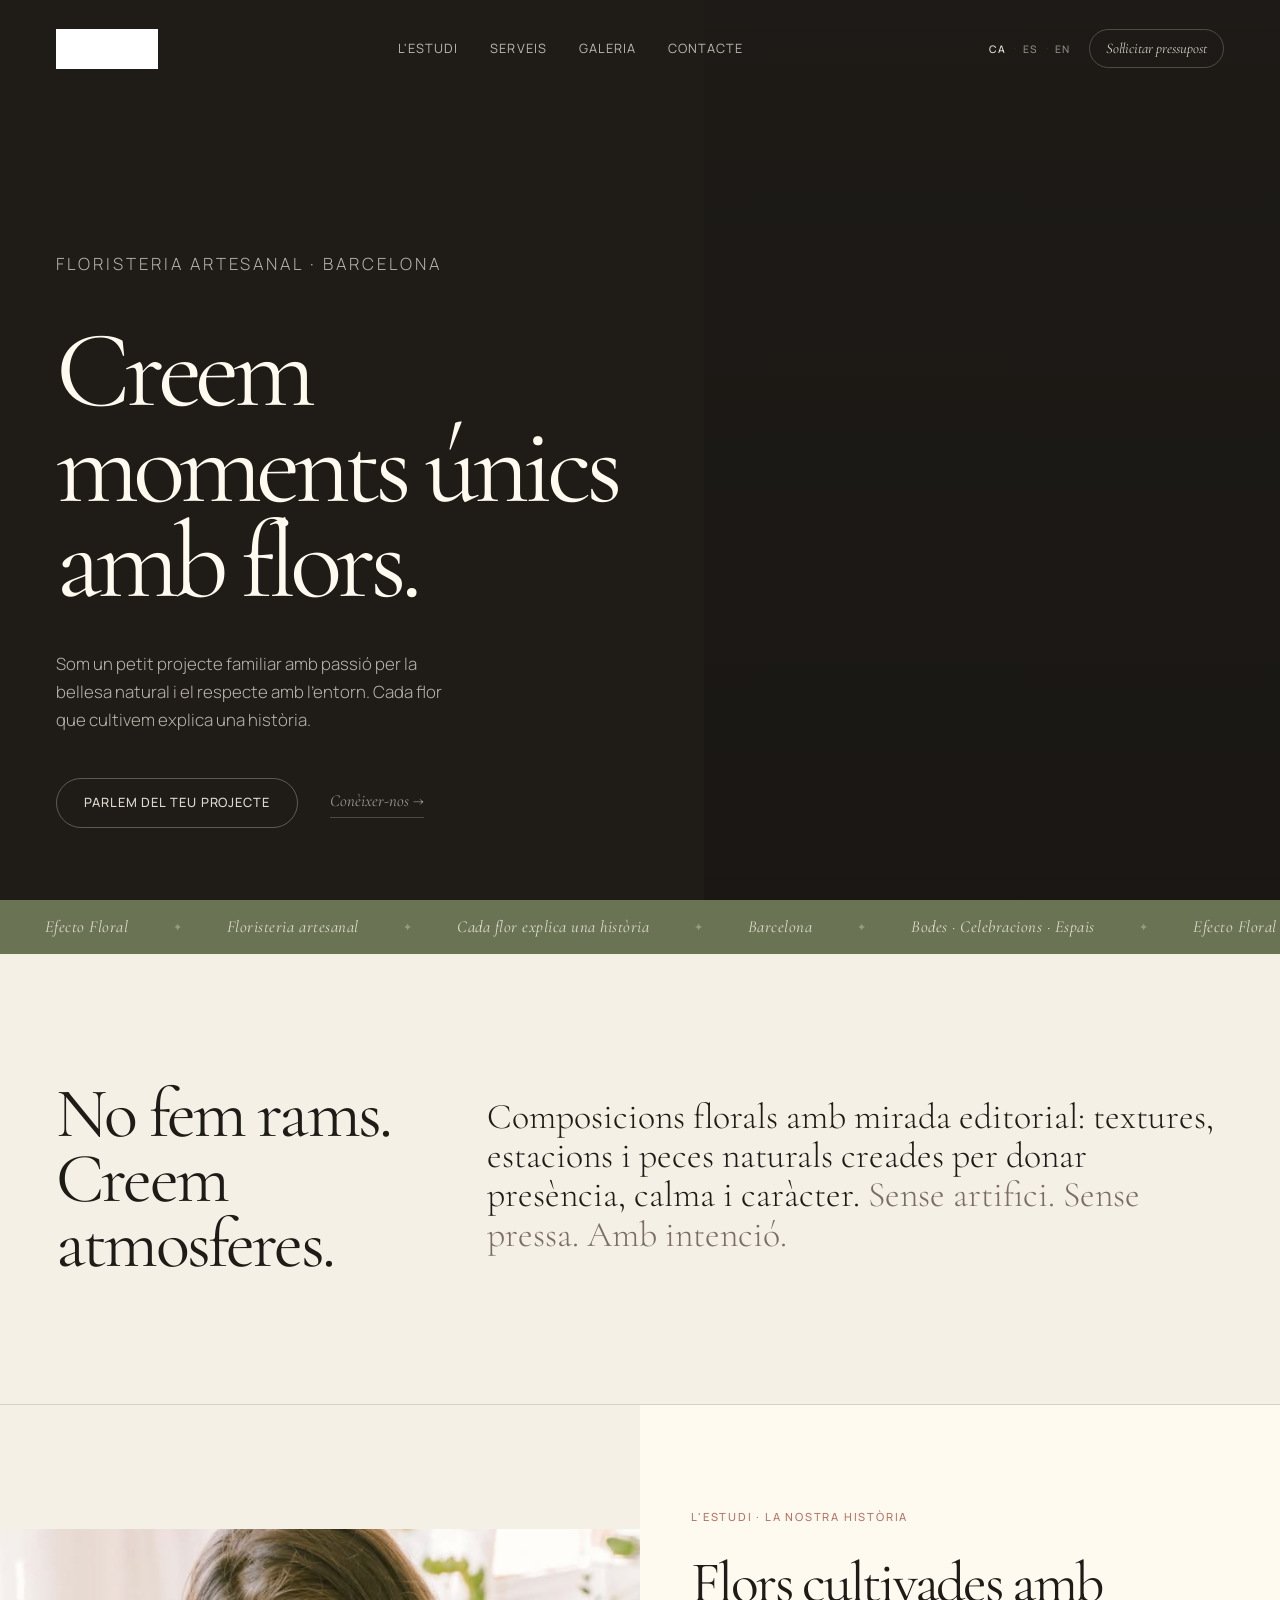
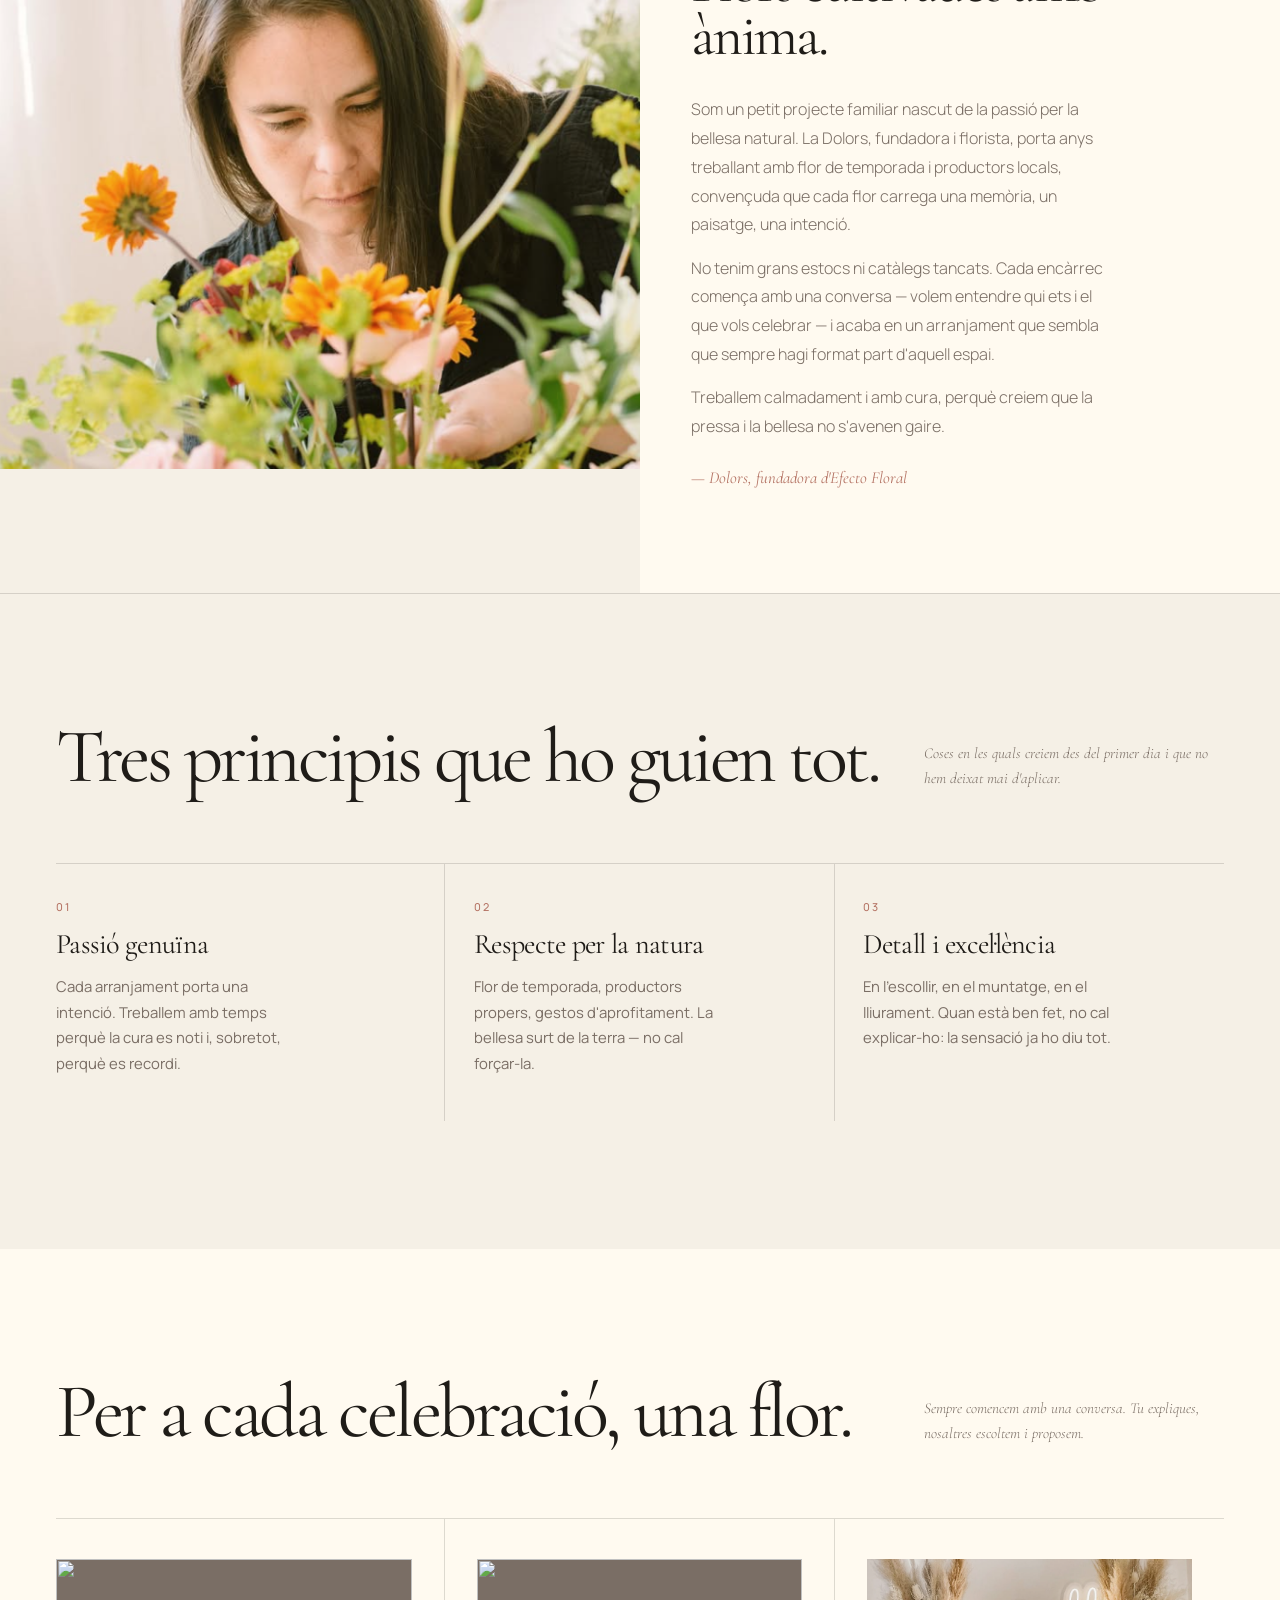
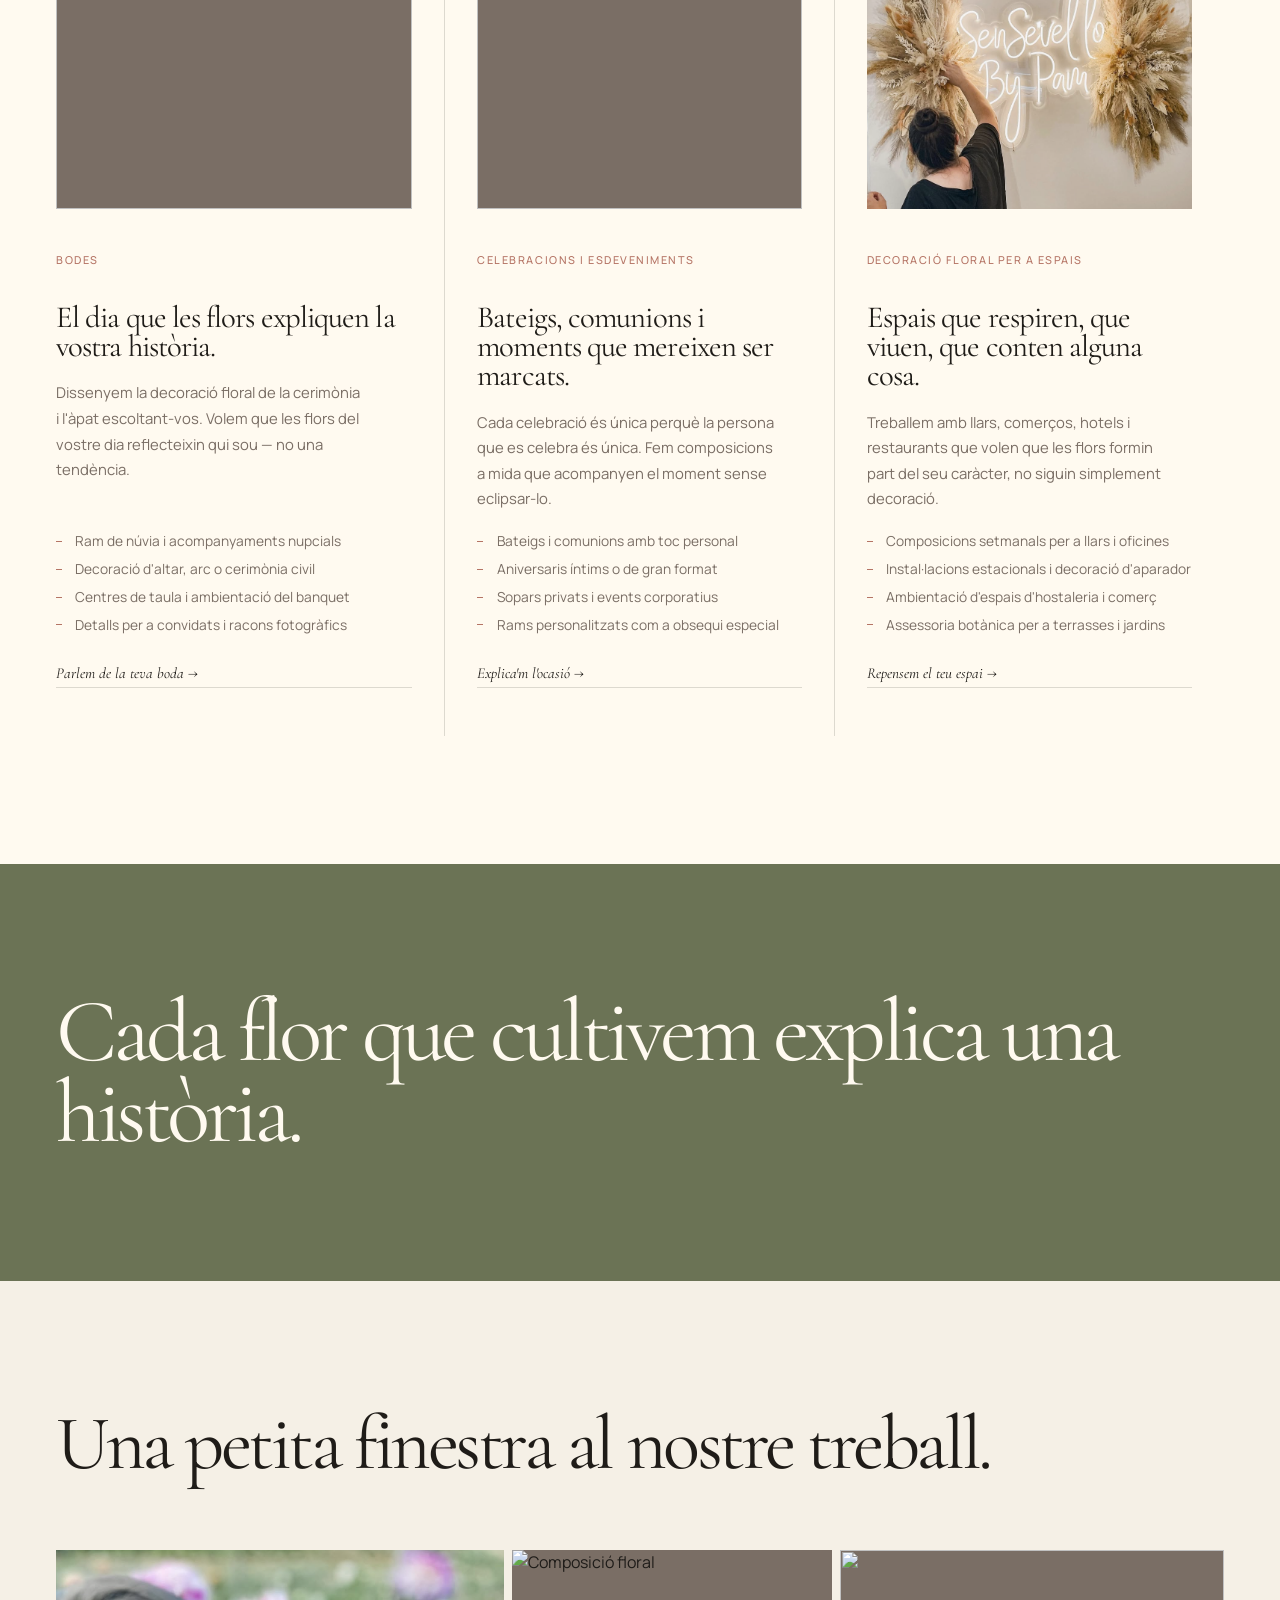
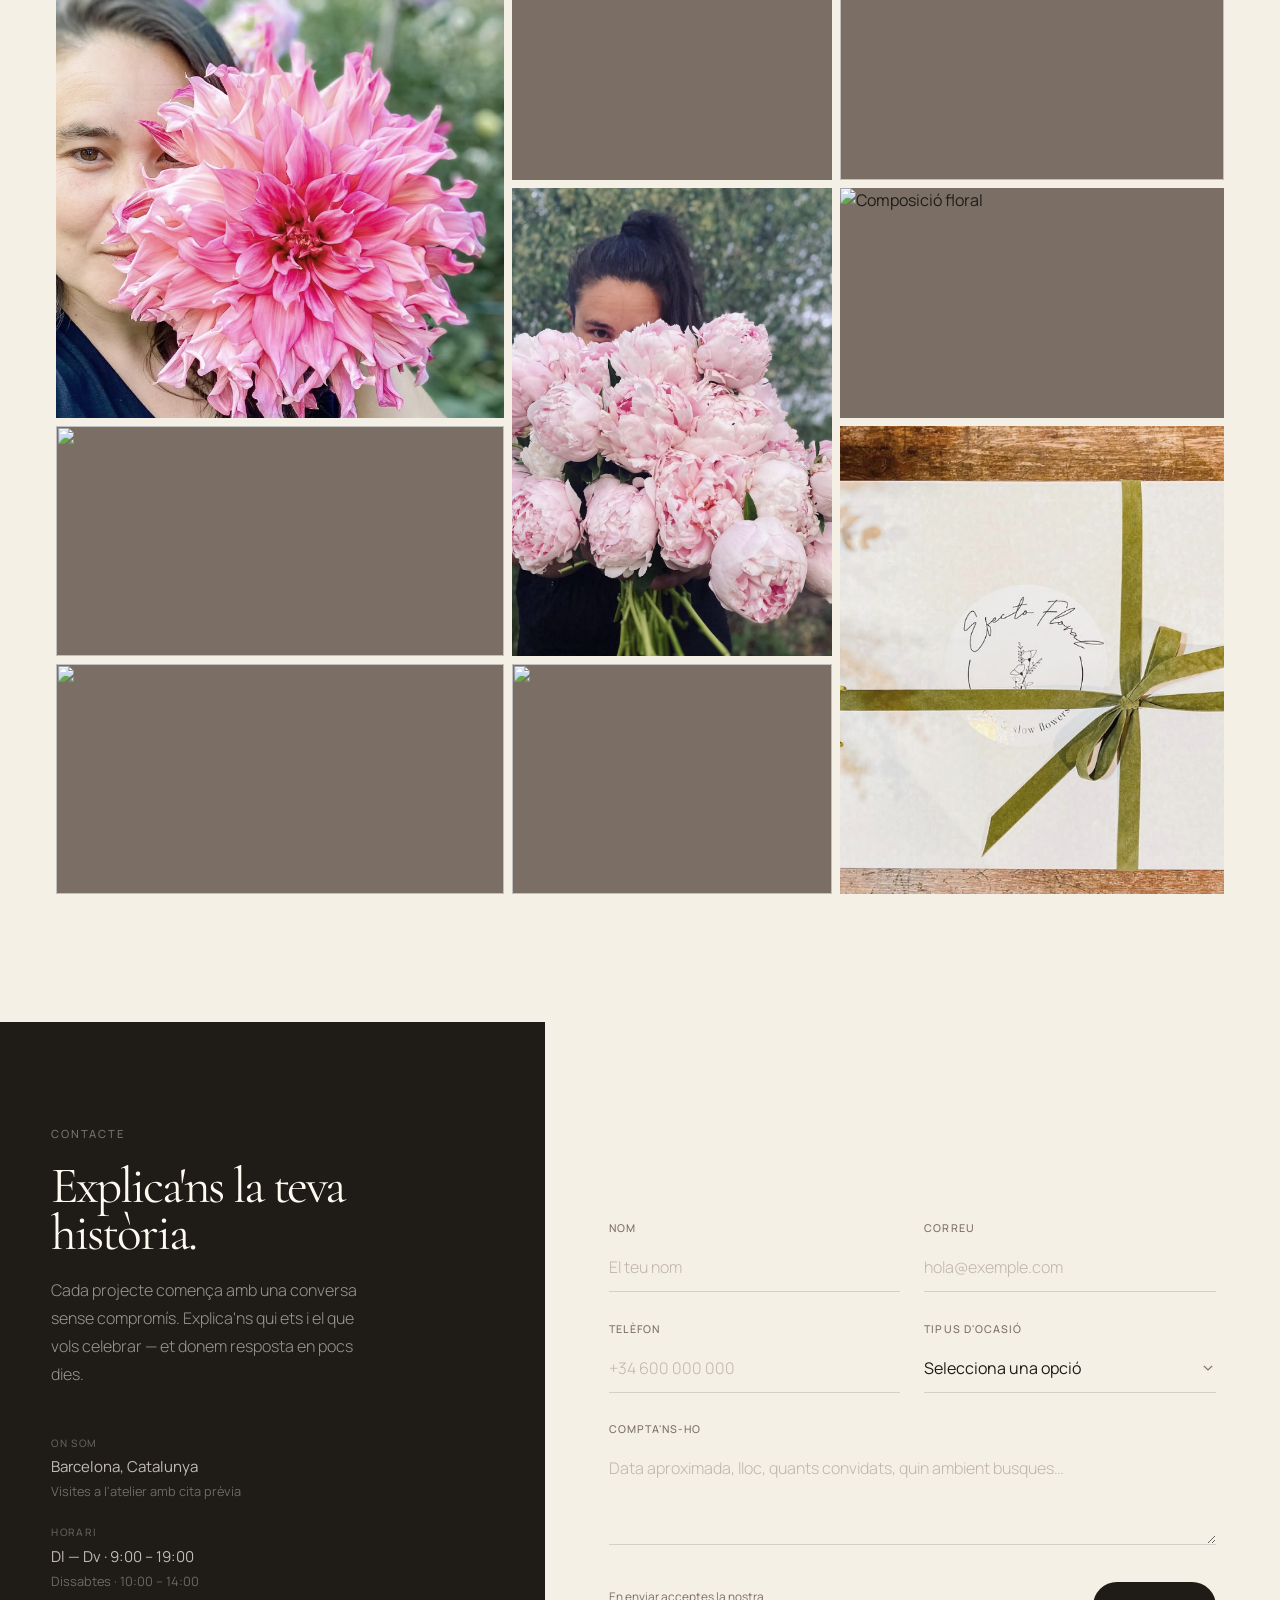
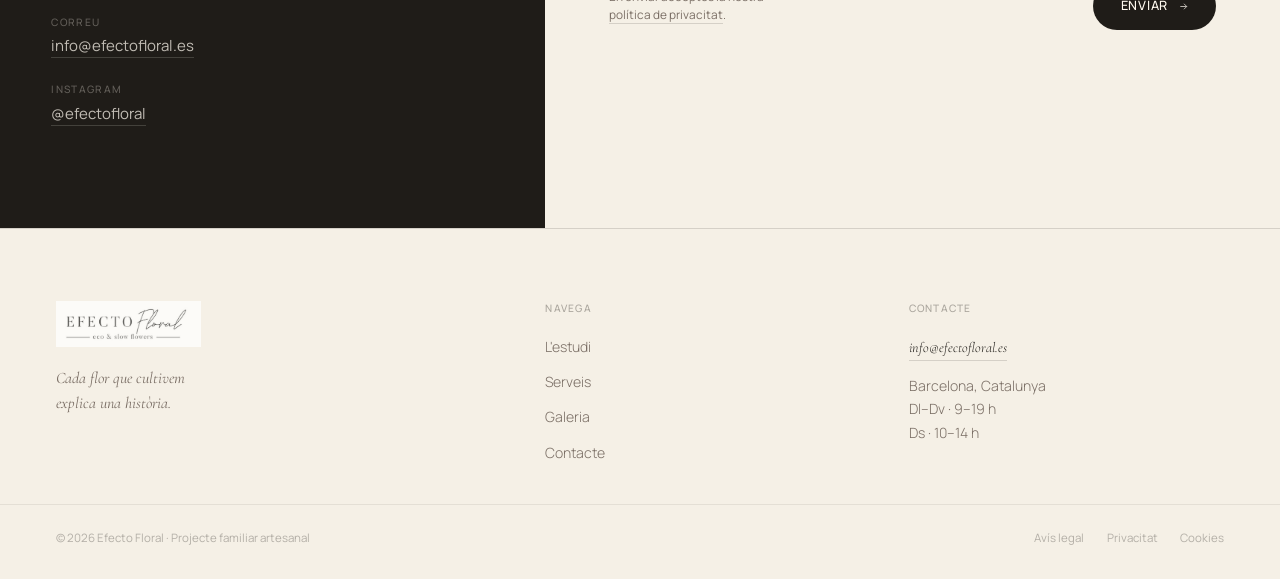
==== commit 19405745: "Canviar nom fundadora: Olga → Dolors Co-Authored-By: Claude Sonnet 4.6 <noreply@anthropic.com>" ====
--- a/index.html
+++ b/index.html
@@ -560,15 +560,15 @@
 <!-- ─── HISTORIA / JOURNAL ─── -->
 <section id="historia" class="journal">
   <div class="journal-img reveal">
-    <img src="assets/fundadora-atelier.png" alt="Olga, fundadora d'Efecto Floral">
+    <img src="assets/fundadora-atelier.png" alt="Dolors, fundadora d'Efecto Floral">
   </div>
   <div class="journal-copy reveal">
     <span class="eyebrow" data-i18n="h_label">L'estudi · La nostra història</span>
     <h2 data-i18n="h_h2">Flors cultivades amb ànima.</h2>
-    <p data-i18n="h_p1">Som un petit projecte familiar nascut de la passió per la bellesa natural. L'Olga, fundadora i florista, porta anys treballant amb flor de temporada i productors locals, convençuda que cada flor carrega una memòria, un paisatge, una intenció.</p>
+    <p data-i18n="h_p1">Som un petit projecte familiar nascut de la passió per la bellesa natural. La Dolors, fundadora i florista, porta anys treballant amb flor de temporada i productors locals, convençuda que cada flor carrega una memòria, un paisatge, una intenció.</p>
     <p data-i18n="h_p2">No tenim grans estocs ni catàlegs tancats. Cada encàrrec comença amb una conversa — volem entendre qui ets i el que vols celebrar — i acaba en un arranjament que sembla que sempre hagi format part d'aquell espai.</p>
     <p data-i18n="h_p3">Treballem calmadament i amb cura, perquè creiem que la pressa i la bellesa no s'avenen gaire.</p>
-    <span class="journal-sig" data-i18n="h_sig">— Olga, fundadora d'Efecto Floral</span>
+    <span class="journal-sig" data-i18n="h_sig">— Dolors, fundadora d'Efecto Floral</span>
   </div>
 </section>
 
@@ -807,10 +807,10 @@
     manifest_em:"Sense artifici. Sense pressa. Amb intenció.",
     banner:"Cada flor que cultivem explica una història.",
     h_label:"L'estudi · La nostra història",h_h2:"Flors cultivades amb ànima.",
-    h_p1:"Som un petit projecte familiar nascut de la passió per la bellesa natural. L'Olga, fundadora i florista, porta anys treballant amb flor de temporada i productors locals, convençuda que cada flor carrega una memòria, un paisatge, una intenció.",
+    h_p1:"Som un petit projecte familiar nascut de la passió per la bellesa natural. La Dolors, fundadora i florista, porta anys treballant amb flor de temporada i productors locals, convençuda que cada flor carrega una memòria, un paisatge, una intenció.",
     h_p2:"No tenim grans estocs ni catàlegs tancats. Cada encàrrec comença amb una conversa — volem entendre qui ets i el que vols celebrar — i acaba en un arranjament que sembla que sempre hagi format part d'aquell espai.",
     h_p3:"Treballem calmadament i amb cura, perquè creiem que la pressa i la bellesa no s'avenen gaire.",
-    h_sig:"— Olga, fundadora d'Efecto Floral",
+    h_sig:"— Dolors, fundadora d'Efecto Floral",
     v_h2:"Tres principis que ho guien tot.",
     v_lead:"Coses en les quals creiem des del primer dia i que no hem deixat mai d'aplicar.",
     v1_h3:"Passió genuïna",v1_p:"Cada arranjament porta una intenció. Treballem amb temps perquè la cura es noti i, sobretot, perquè es recordi.",
@@ -867,10 +867,10 @@
     manifest_em:"Sin artificio. Sin prisa. Con intención.",
     banner:"Cada flor que cultivamos explica una historia.",
     h_label:"El estudio · Nuestra historia",h_h2:"Flores cultivadas con alma.",
-    h_p1:"Somos un pequeño proyecto familiar nacido de la pasión por la belleza natural. Olga, fundadora y florista, lleva años trabajando con flor de temporada y productores locales, convencida de que cada flor carga una memoria, un paisaje, una intención.",
+    h_p1:"Somos un pequeño proyecto familiar nacido de la pasión por la belleza natural. Dolors, fundadora y florista, lleva años trabajando con flor de temporada y productores locales, convencida de que cada flor carga una memoria, un paisaje, una intención.",
     h_p2:"No tenemos grandes stocks ni catálogos cerrados. Cada encargo empieza con una conversación — queremos entender quién eres y qué quieres celebrar — y termina en un arreglo que parece que siempre haya formado parte de ese espacio.",
     h_p3:"Trabajamos con calma y con cuidado, porque creemos que las prisas y la belleza no se llevan demasiado bien.",
-    h_sig:"— Olga, fundadora de Efecto Floral",
+    h_sig:"— Dolors, fundadora de Efecto Floral",
     v_h2:"Tres principios que lo guían todo.",
     v_lead:"Cosas en las que creemos desde el primer día y que nunca hemos dejado de aplicar.",
     v1_h3:"Pasión genuina",v1_p:"Cada arreglo lleva una intención. Trabajamos con tiempo para que el cuidado se note y, sobre todo, para que se recuerde.",
@@ -927,10 +927,10 @@
     manifest_em:"No artifice. No rush. With intention.",
     banner:"Every flower we grow tells a story.",
     h_label:"Our studio · Our story",h_h2:"Flowers grown with soul.",
-    h_p1:"We are a small family project born from a passion for natural beauty. Olga, our founder and florist, has spent years working with seasonal flowers and local growers, believing that each flower carries a memory, a landscape, an intention.",
+    h_p1:"We are a small family project born from a passion for natural beauty. Dolors, our founder and florist, has spent years working with seasonal flowers and local growers, believing that each flower carries a memory, a landscape, an intention.",
     h_p2:"We have no large stocks or fixed catalogues. Every commission begins with a conversation — we want to understand who you are and what you want to celebrate — and ends in an arrangement that feels like it has always belonged in that space.",
     h_p3:"We work calmly and with care, because we believe that rushing and beauty simply don't go well together.",
-    h_sig:"— Olga, founder of Efecto Floral",
+    h_sig:"— Dolors, founder of Efecto Floral",
     v_h2:"Three principles that guide everything.",
     v_lead:"Things we have believed in from the very first day and have never stopped applying.",
     v1_h3:"Genuine passion",v1_p:"Every arrangement carries an intention. We work with time so that the care shows and, above all, so that it is remembered.",
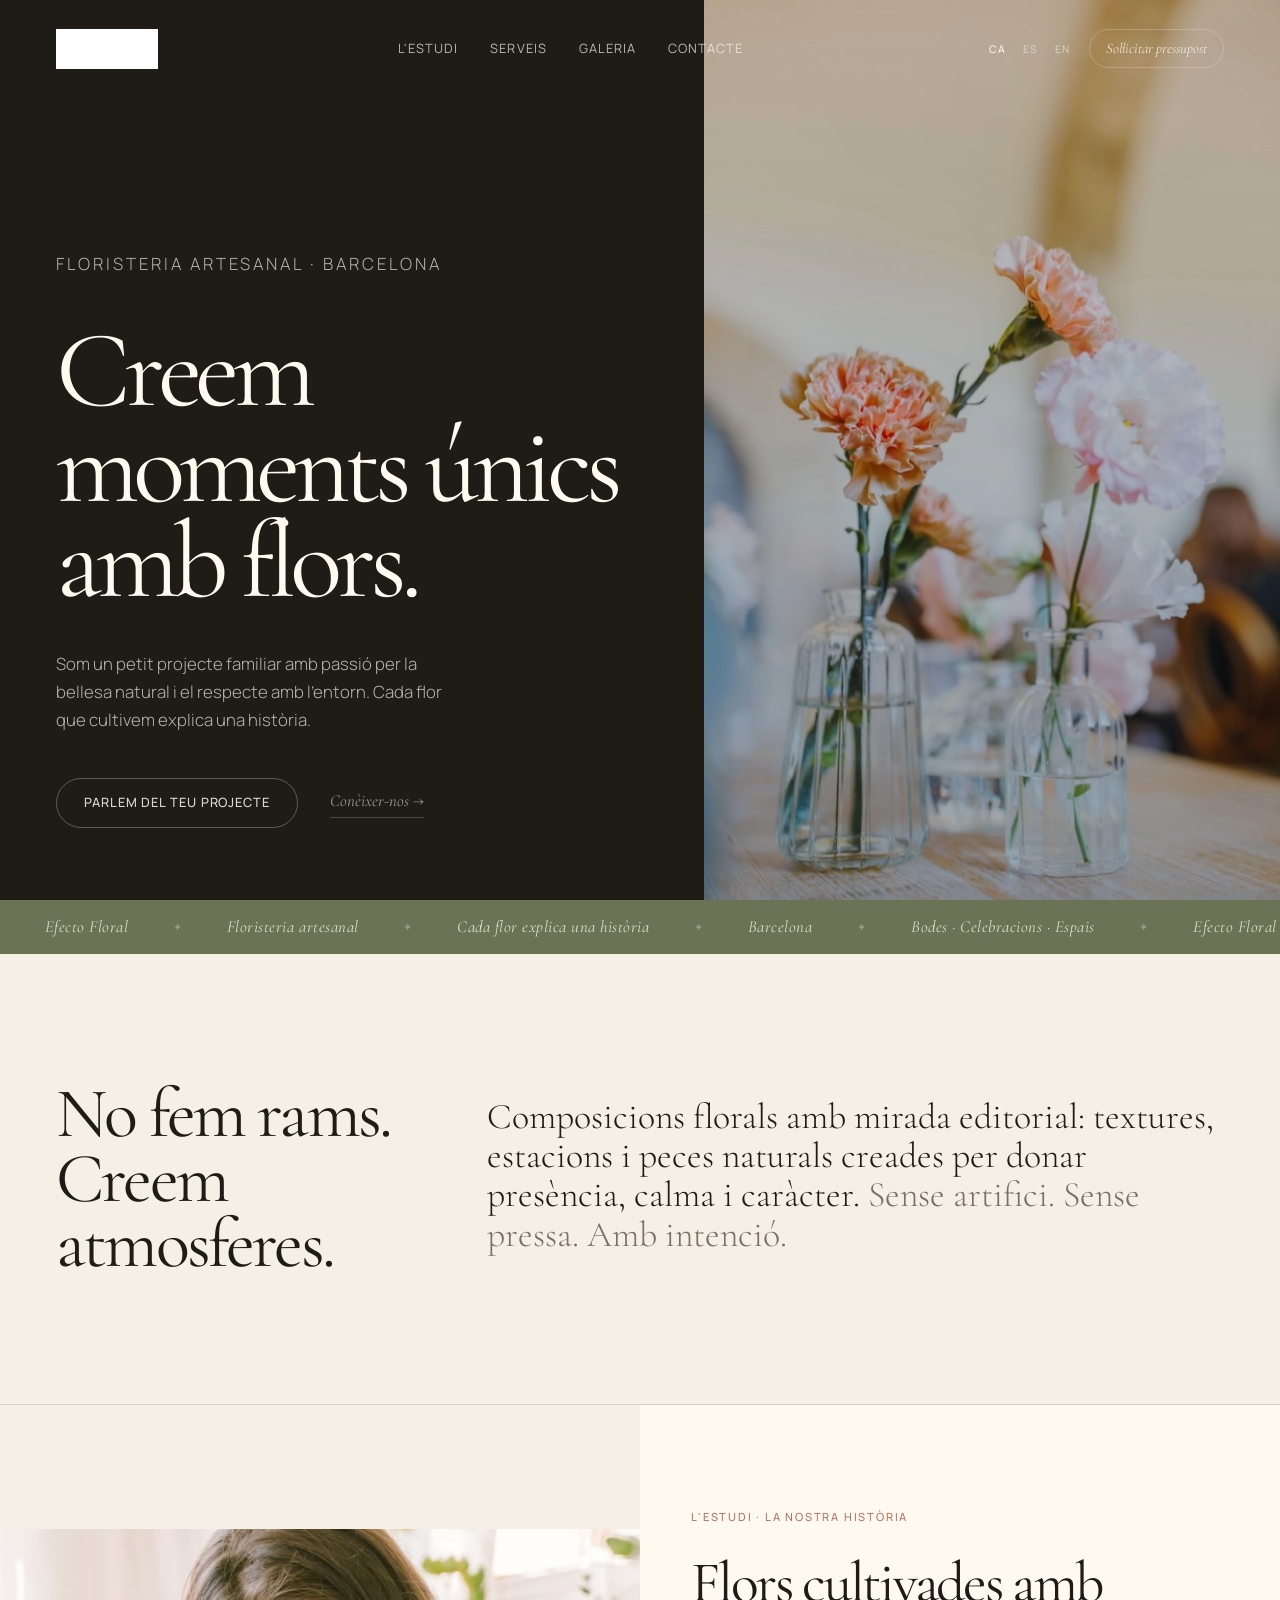
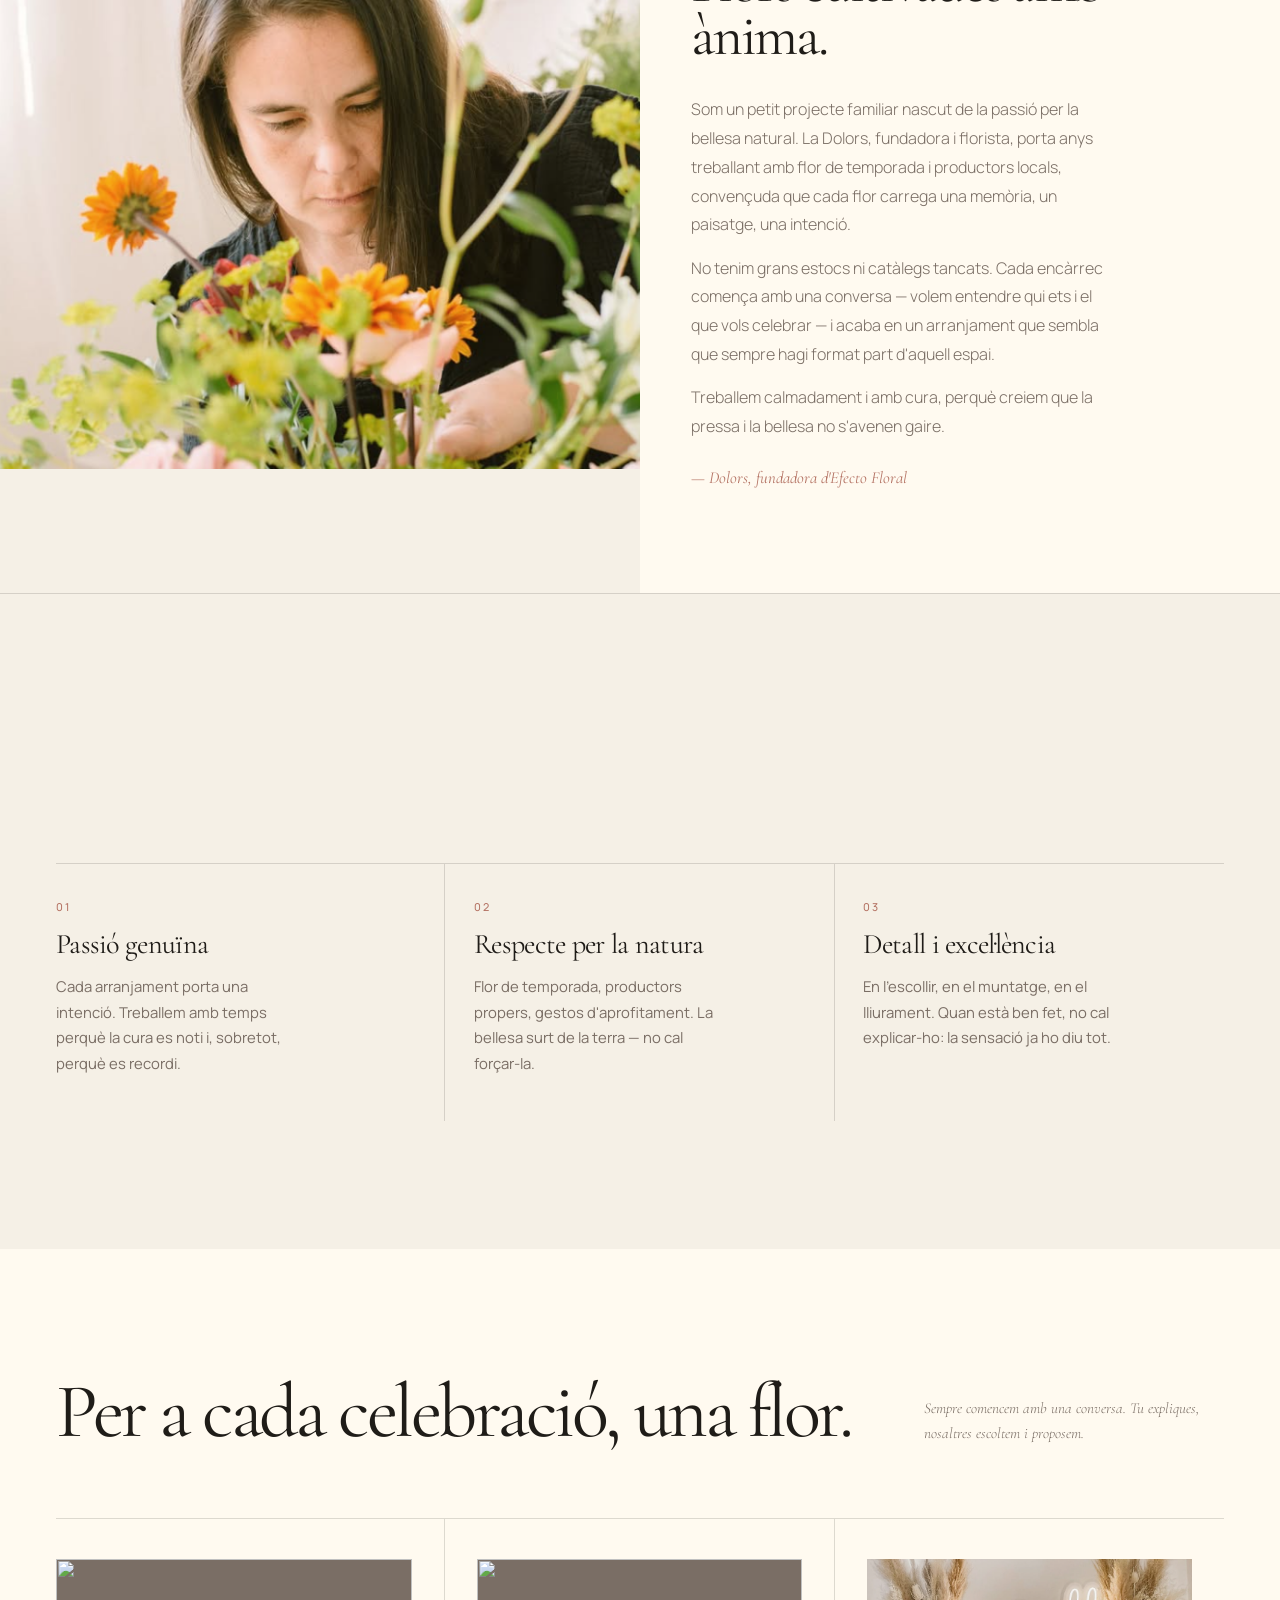
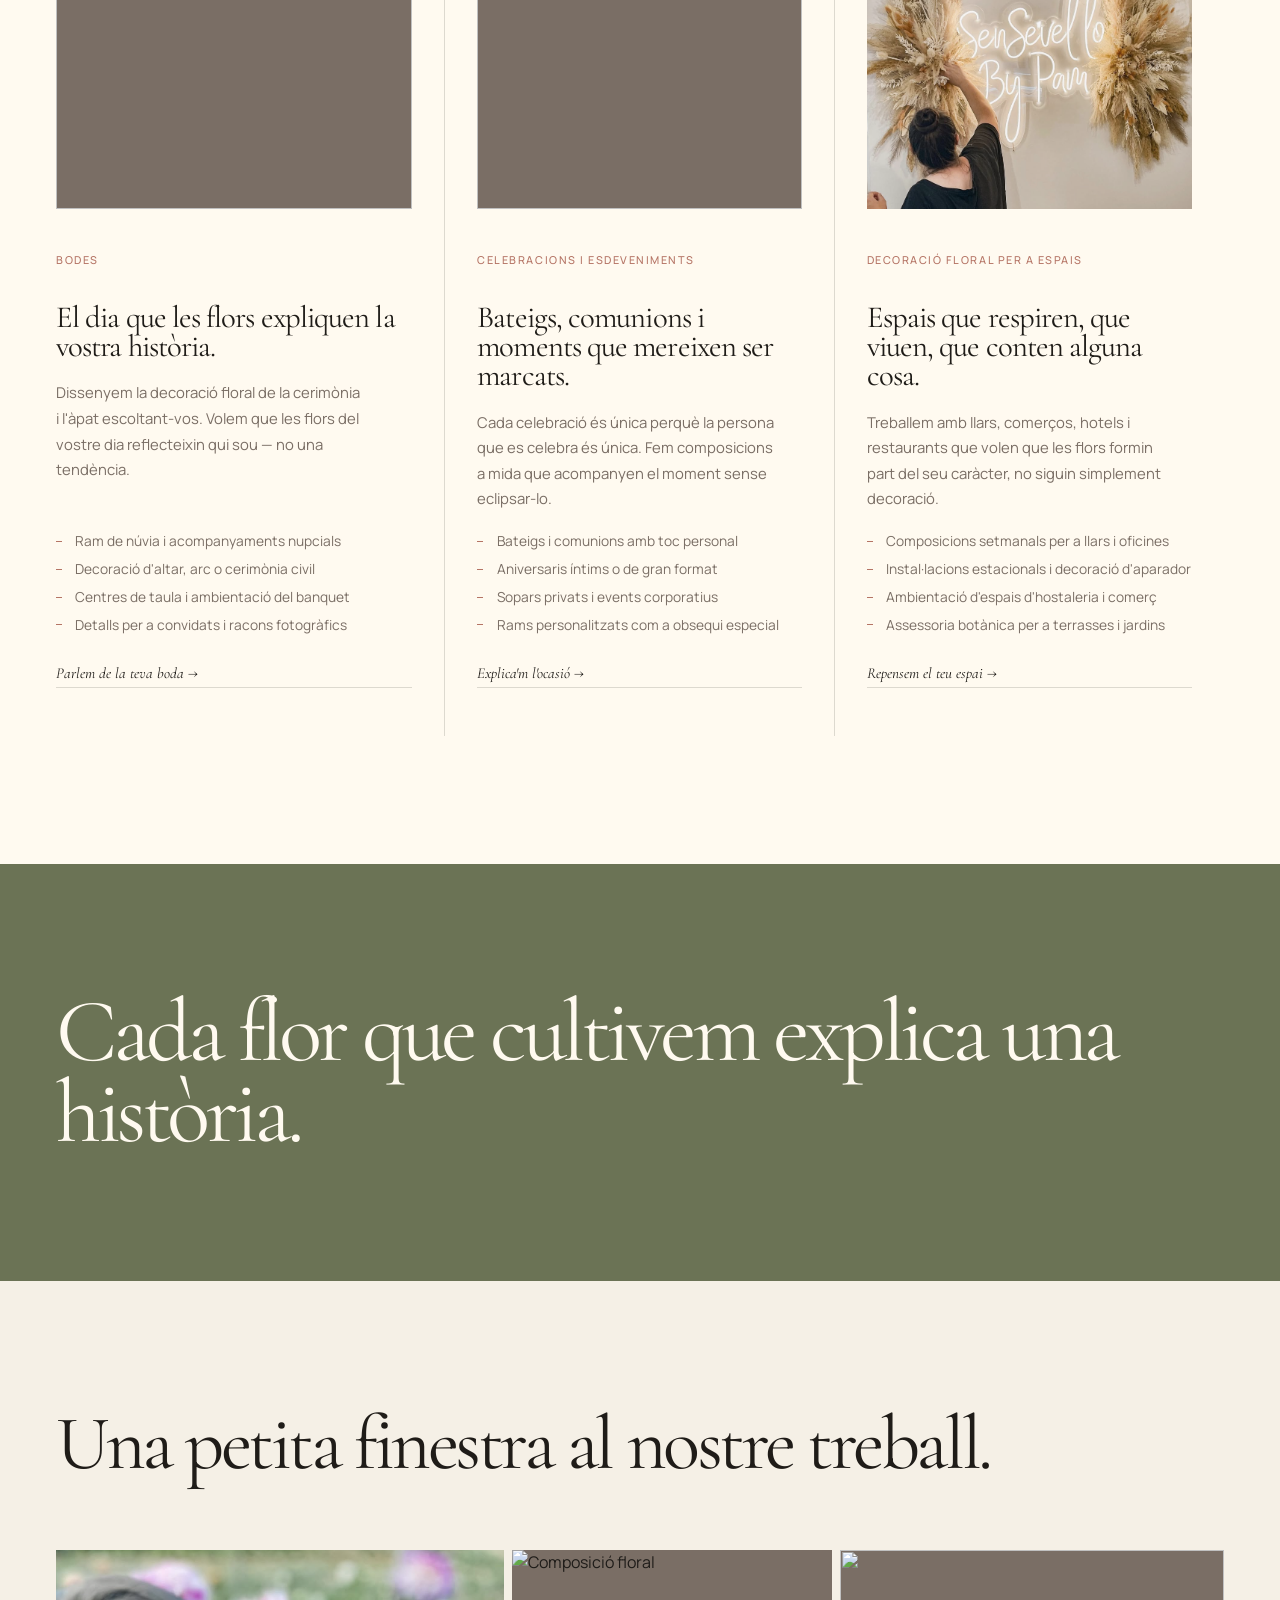
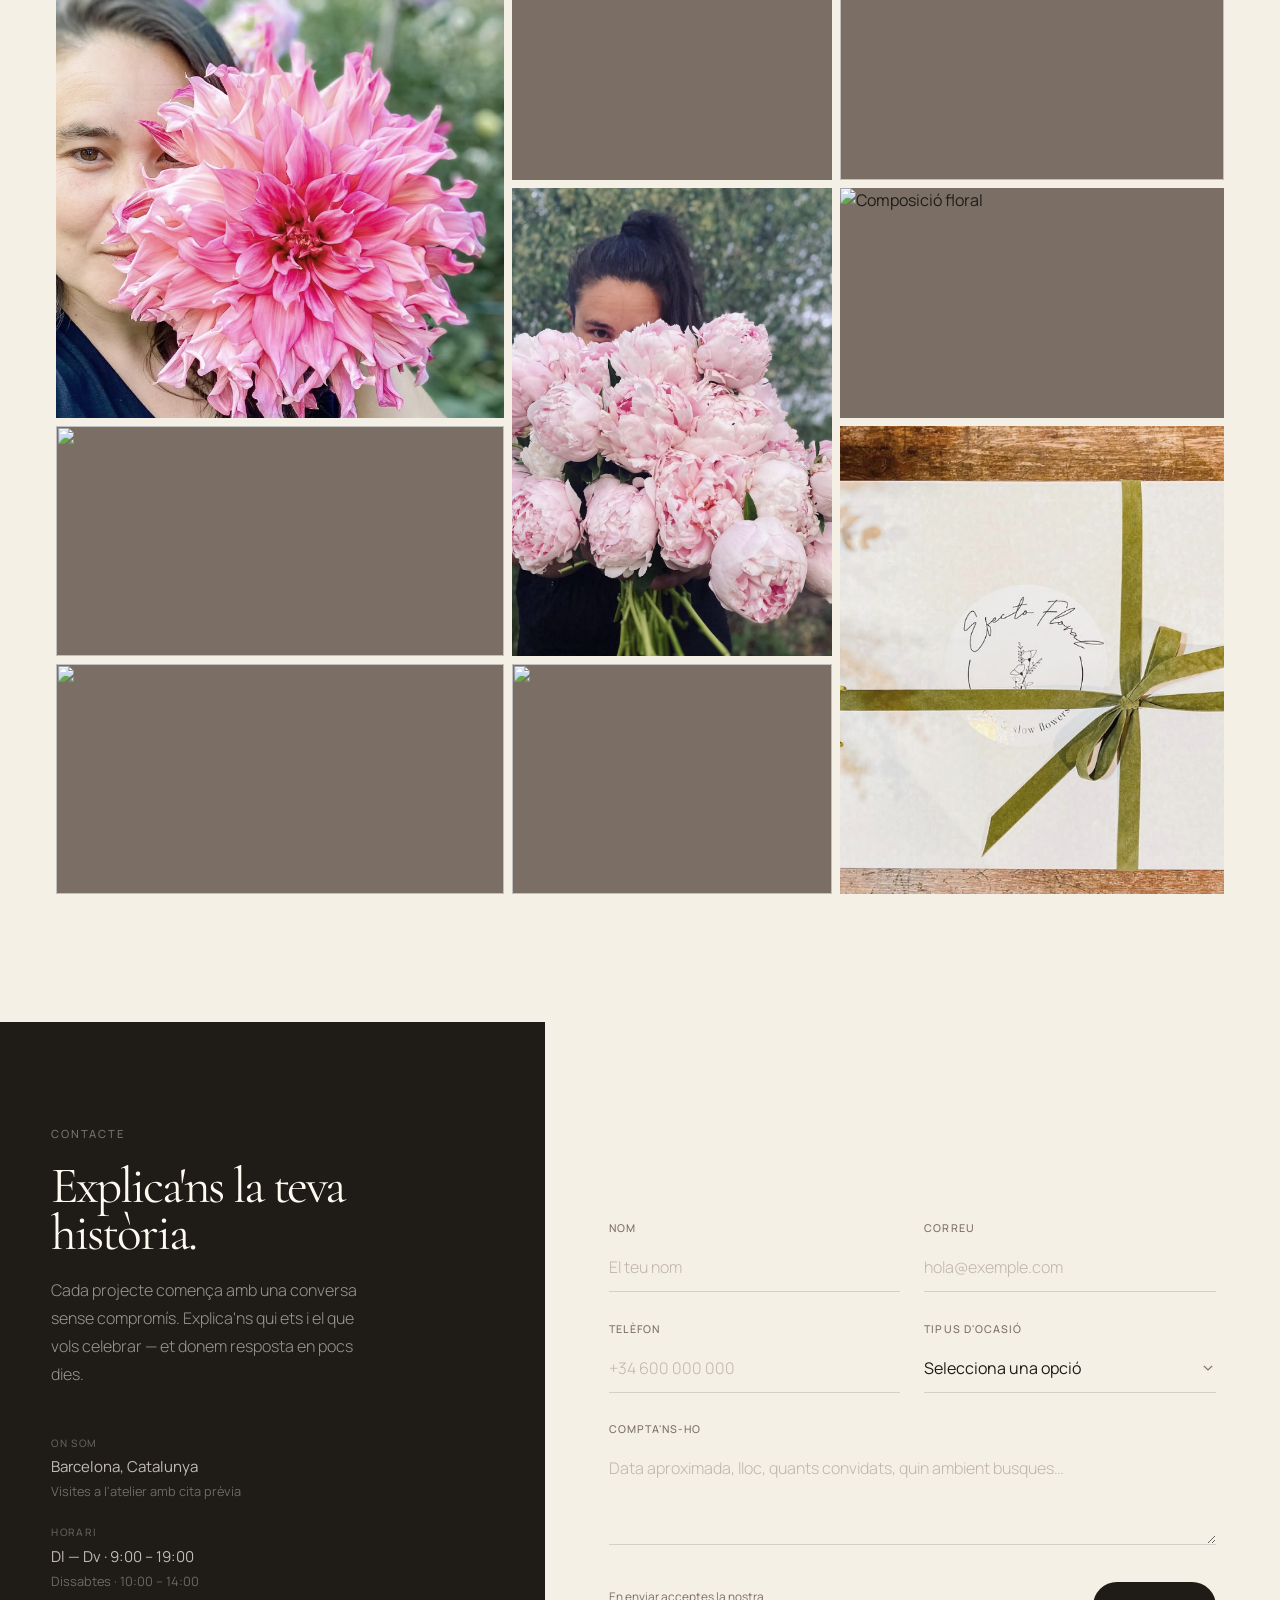
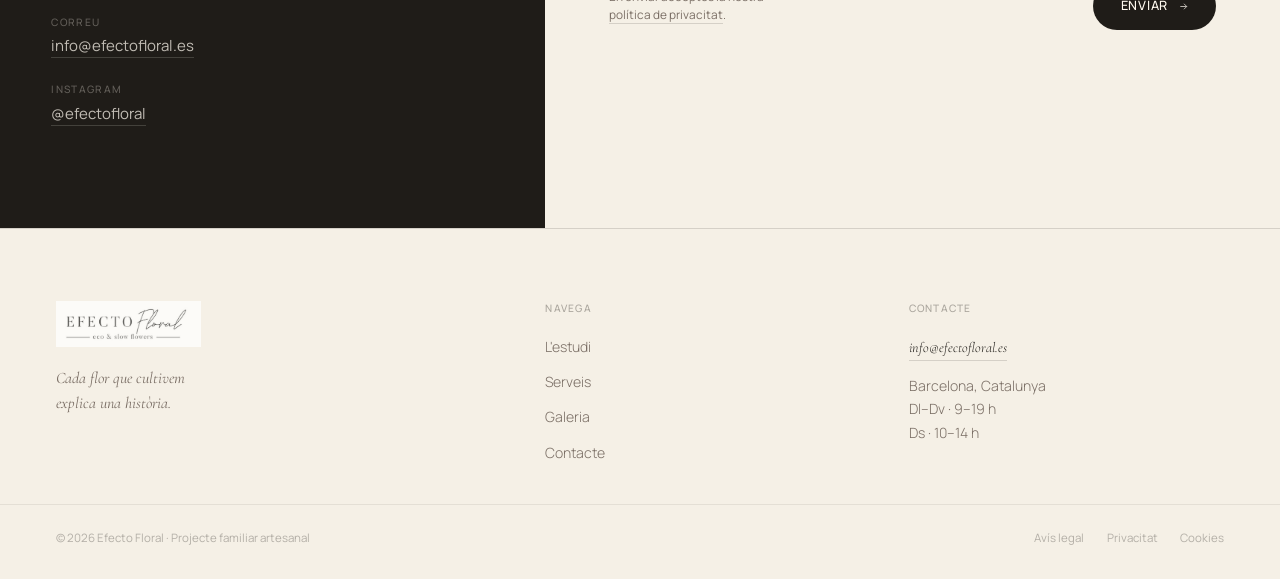
==== commit 5b845aba: "Canviar foto de portada per imatge pròpia Co-Authored-By: Claude Sonnet 4.6 <noreply@anthropic.com>" ====
--- a/index.html
+++ b/index.html
@@ -131,7 +131,7 @@
 .btn-link-hero:hover{color:var(--cream);border-color:rgba(255,250,240,.5)}
 .hero-img{
   background:linear-gradient(rgba(0,0,0,.06),rgba(0,0,0,.18)),
-    url('https://images.unsplash.com/photo-1561181286-d3fee7d55364?w=2000&q=85&auto=format&fit=crop')
+    url('assets/portada.png')
     center/cover no-repeat;
   min-height:100%;
 }
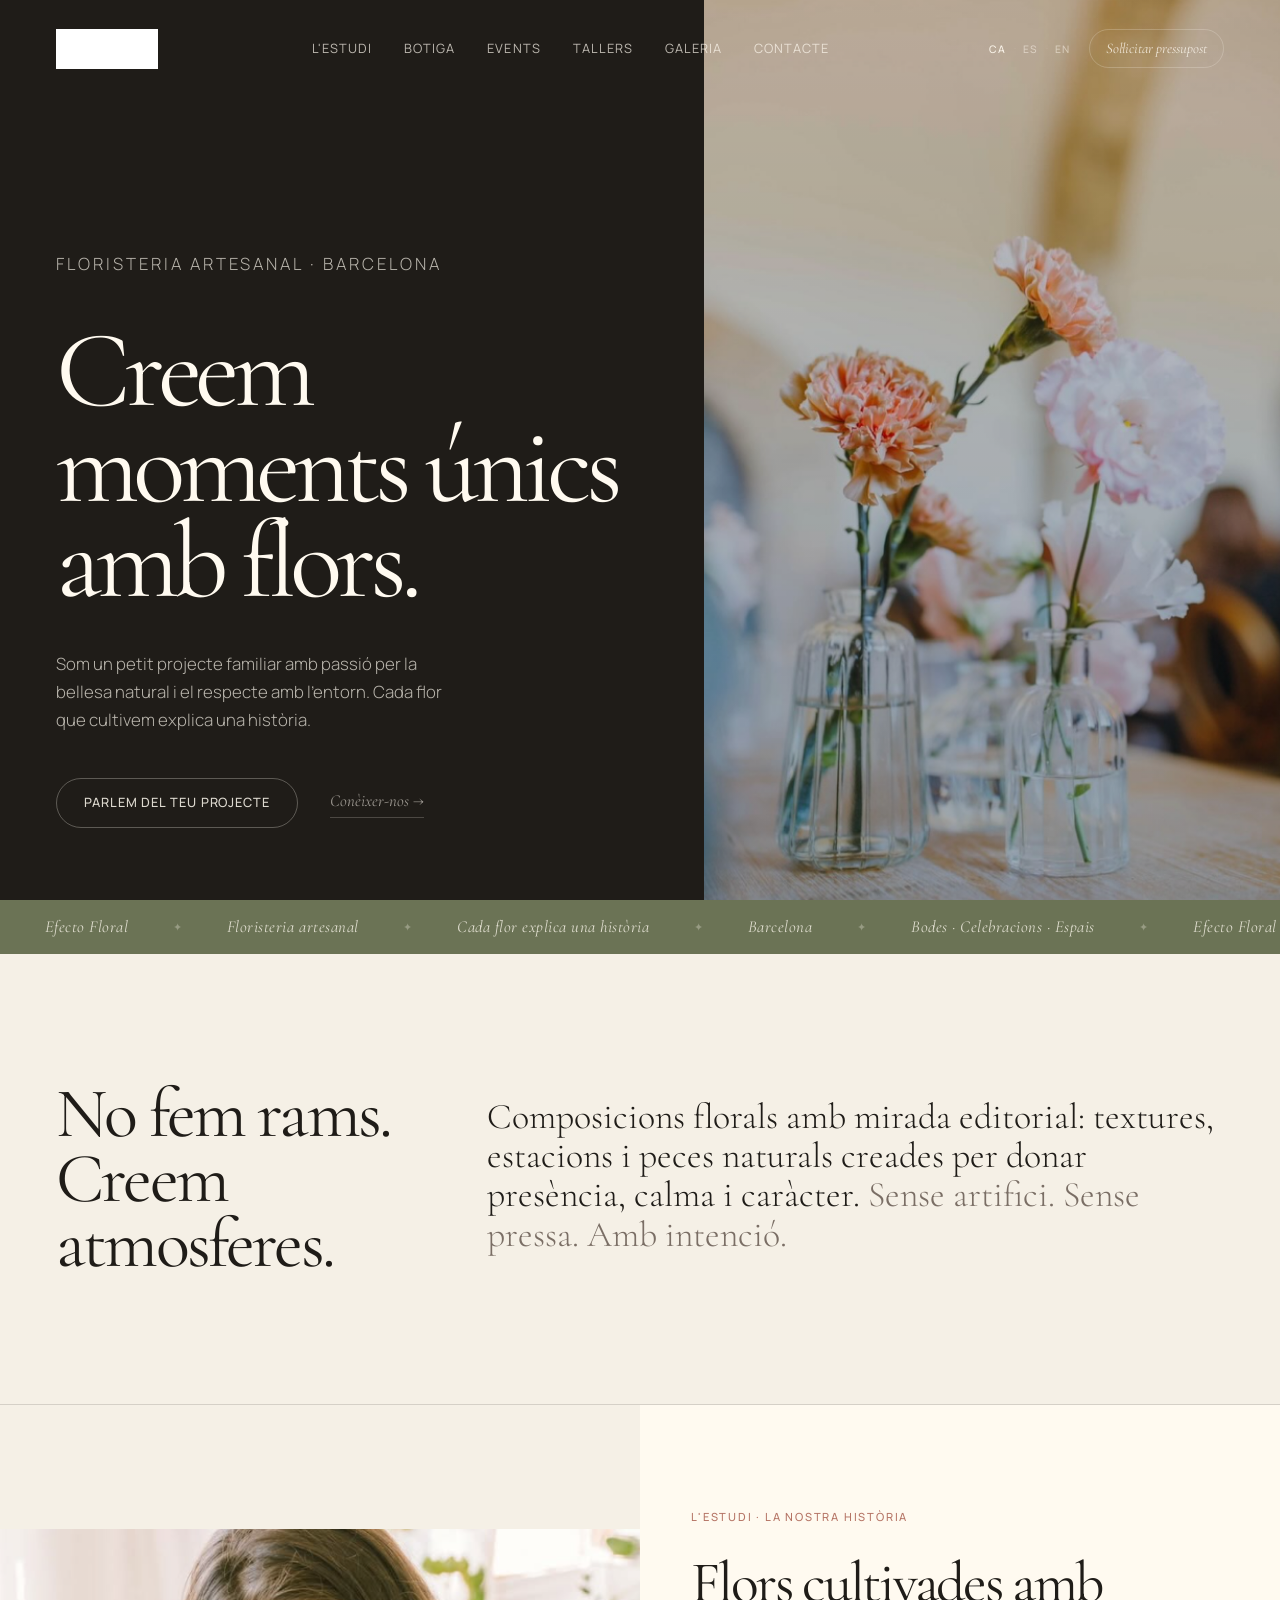
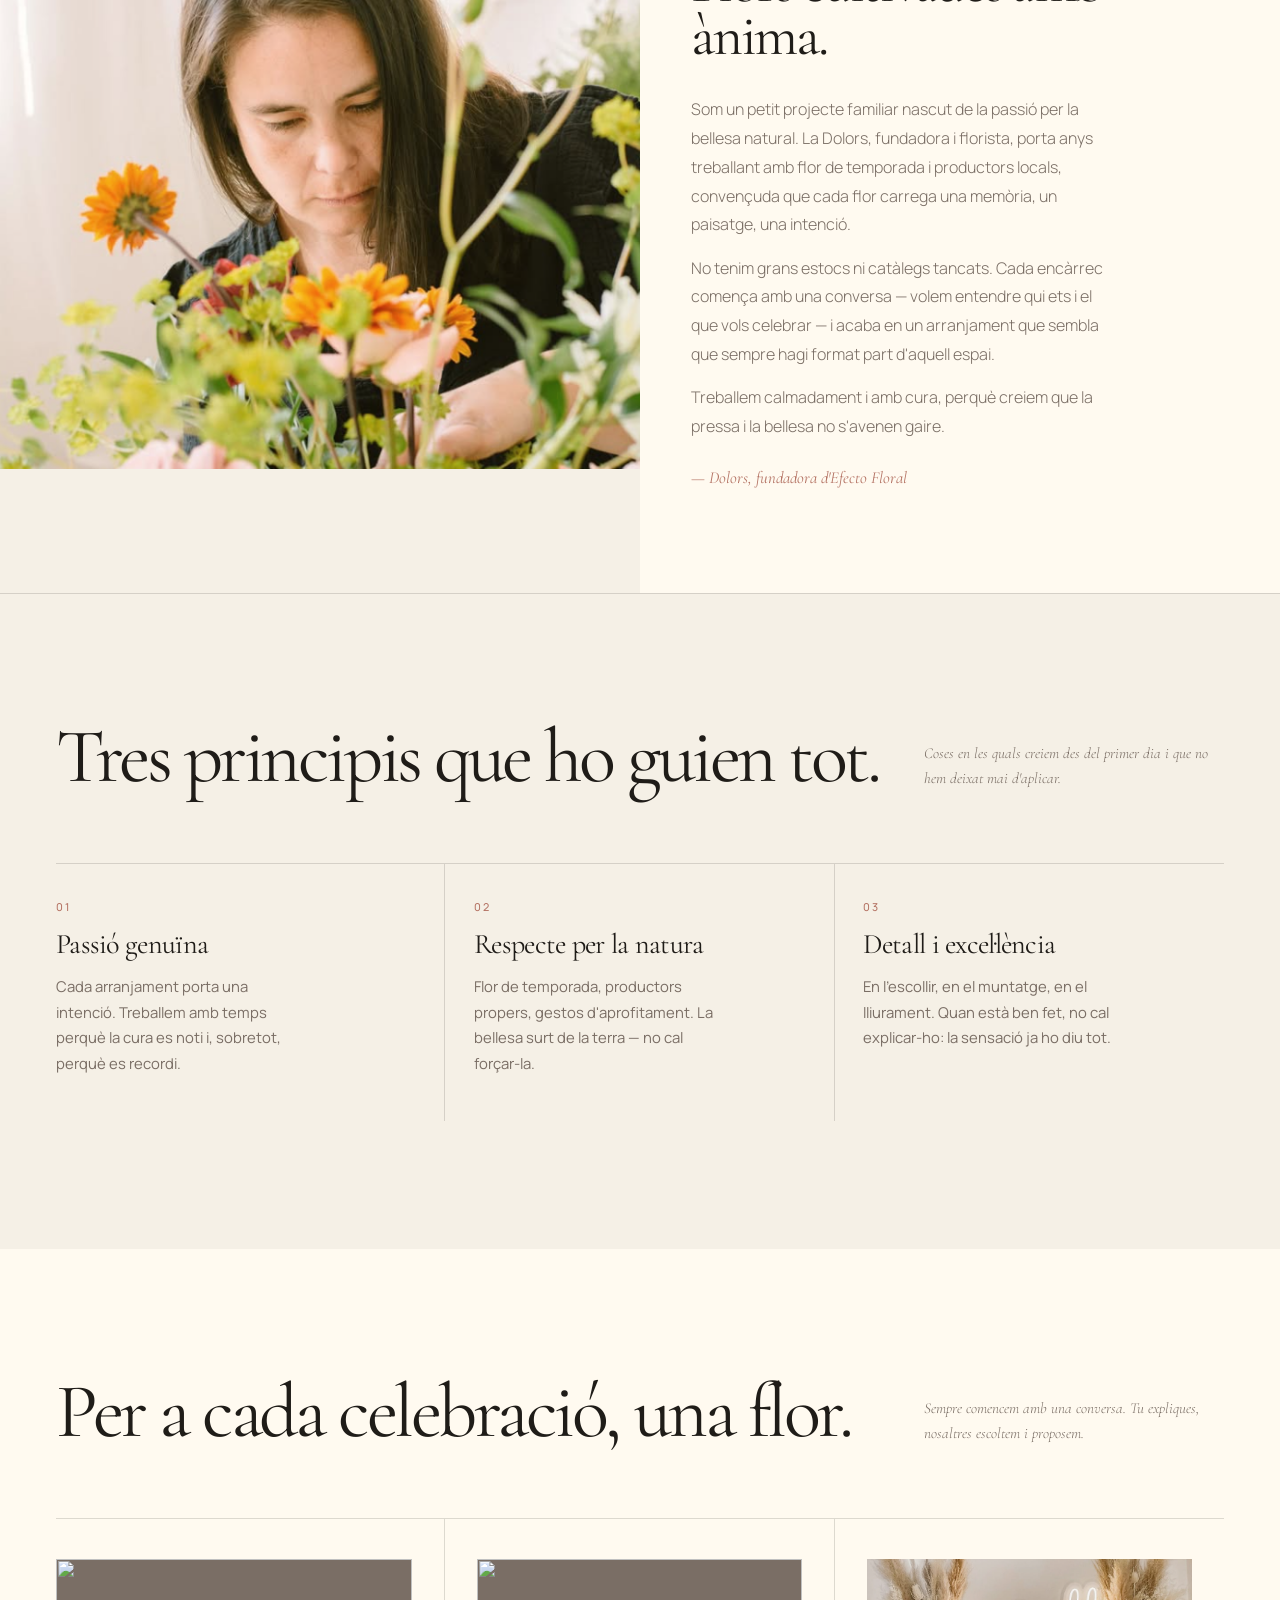
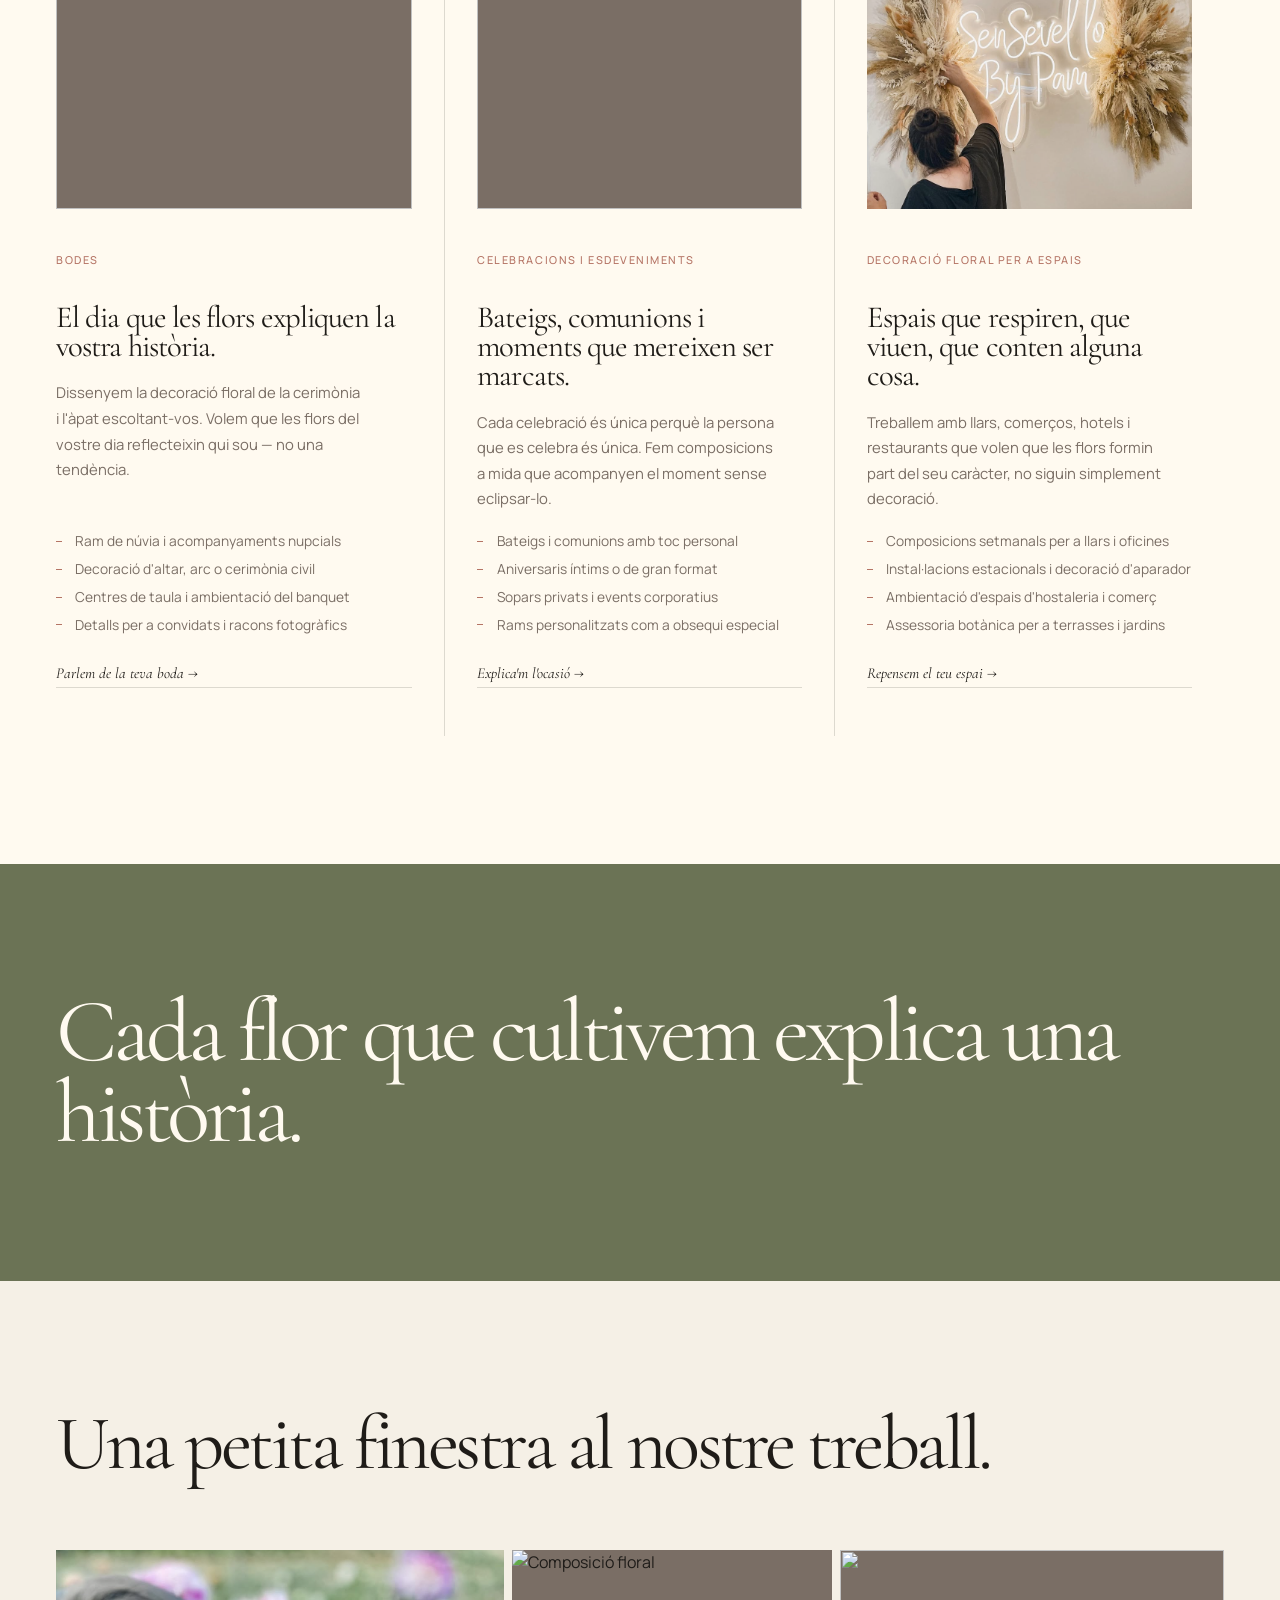
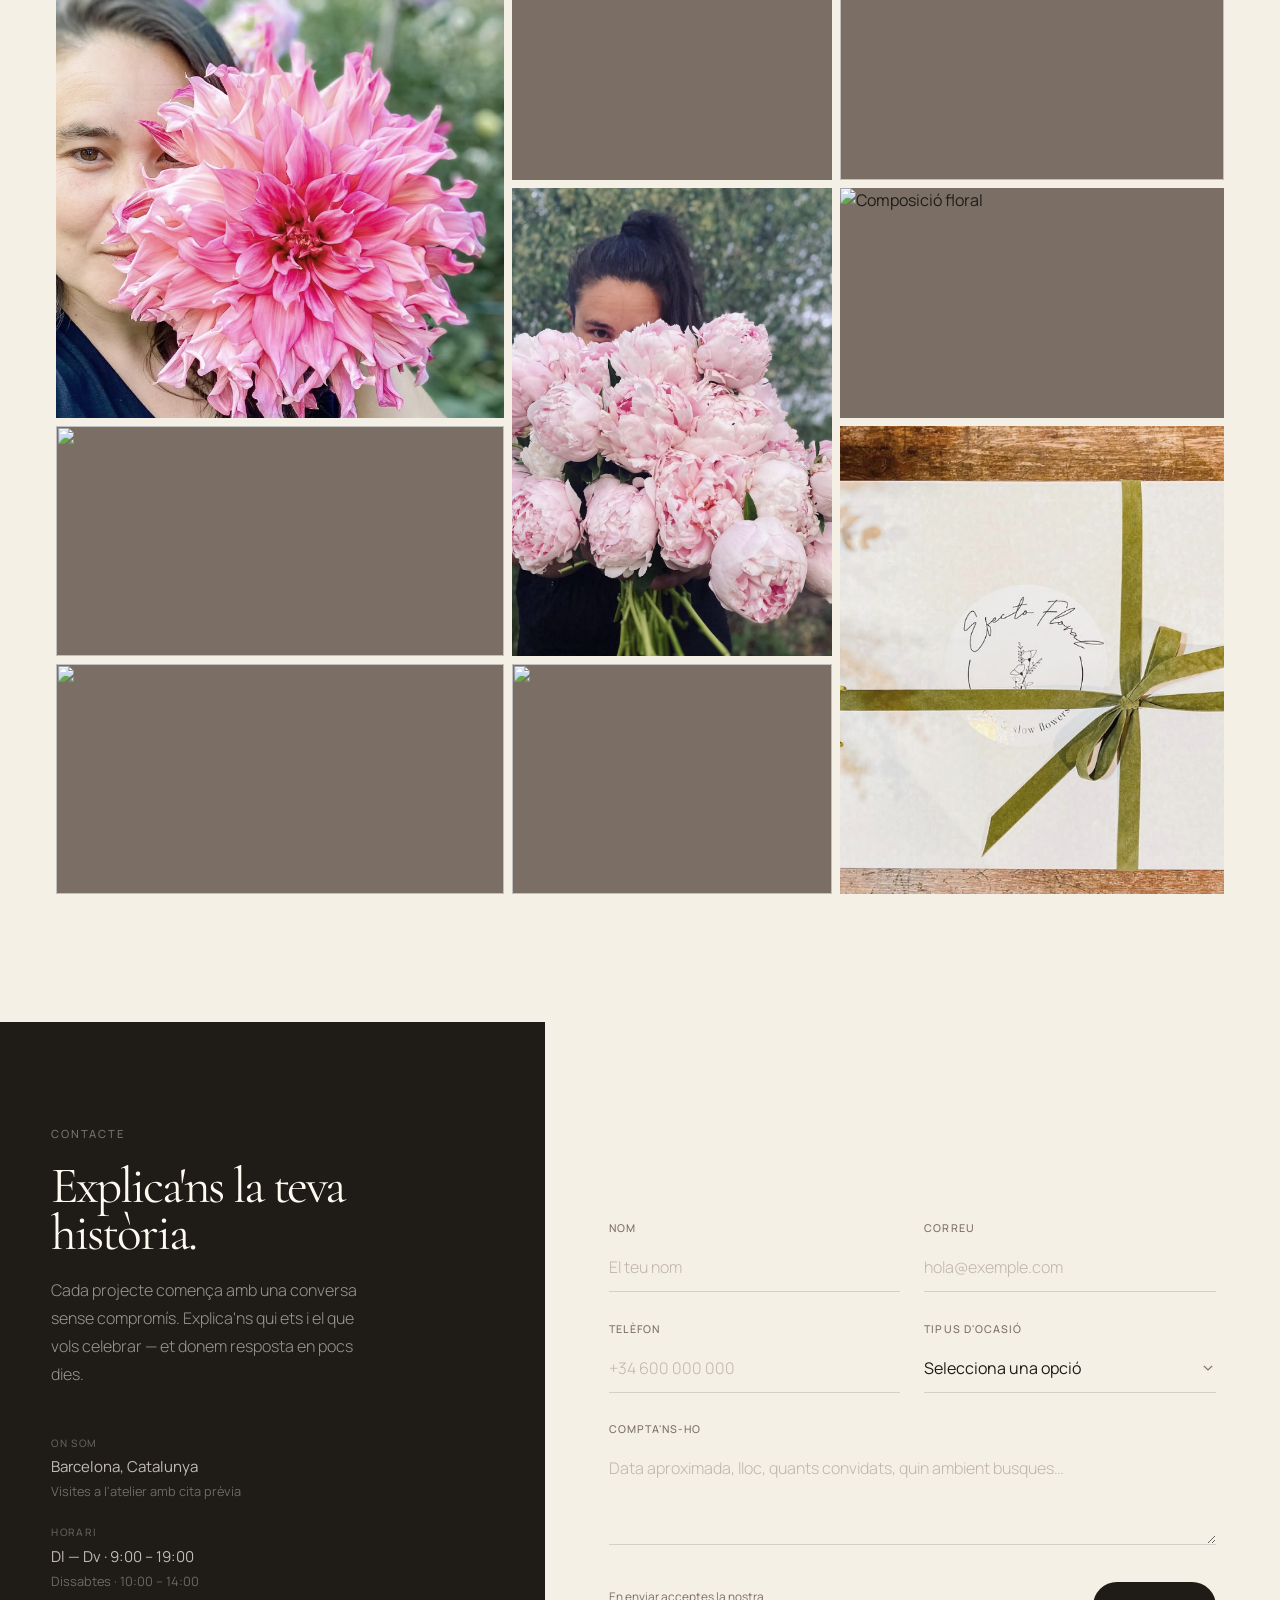
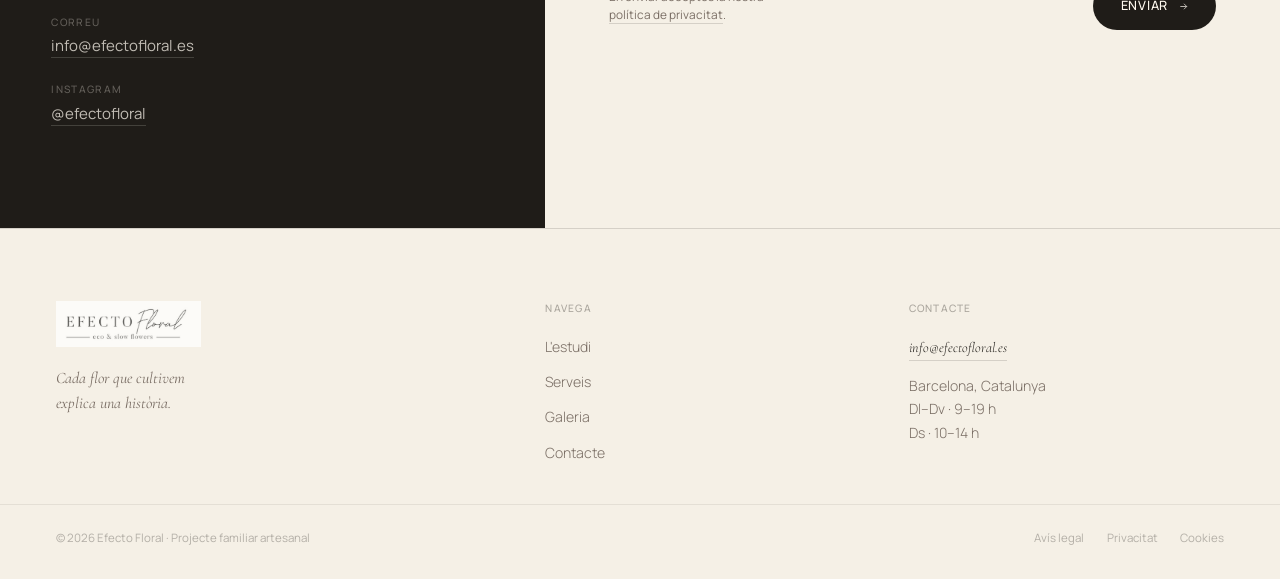
==== commit 4ef4cbe5: "Afegir Botiga / Events / Tallers a la nav + pàgina botiga coming soon Co-Authored-By: Claude Sonnet " ====
--- a/index.html
+++ b/index.html
@@ -485,7 +485,9 @@
   </a>
   <nav class="nav-links" id="nav-links" aria-label="Principal">
     <a href="#historia" data-i18n="nav_estudi">L'estudi</a>
-    <a href="#serveis" data-i18n="nav_serveis">Serveis</a>
+    <a href="botiga.html" data-i18n="nav_botiga">Botiga</a>
+    <a href="#serveis" data-i18n="nav_events">Events</a>
+    <a href="#serveis" data-i18n="nav_tallers">Tallers</a>
     <a href="#galeria" data-i18n="nav_galeria">Galeria</a>
     <a href="#contacte" data-i18n="nav_contacte">Contacte</a>
   </nav>
@@ -796,7 +798,7 @@
 const T = {
   ca:{
     html_lang:'ca',
-    nav_estudi:"L'estudi",nav_serveis:"Serveis",nav_galeria:"Galeria",nav_contacte:"Contacte",
+    nav_estudi:"L'estudi",nav_botiga:"Botiga",nav_events:"Events",nav_tallers:"Tallers",nav_galeria:"Galeria",nav_contacte:"Contacte",
     nav_cta:"Sol·licitar pressupost",
     hero_eyebrow:"Floristeria artesanal · Barcelona",
     hero_h1:"Creem moments únics amb flors.",
@@ -856,7 +858,7 @@
   },
   es:{
     html_lang:'es',
-    nav_estudi:"El estudio",nav_serveis:"Servicios",nav_galeria:"Galería",nav_contacte:"Contacto",
+    nav_estudi:"El estudio",nav_botiga:"Tienda",nav_events:"Eventos",nav_tallers:"Talleres",nav_galeria:"Galería",nav_contacte:"Contacto",
     nav_cta:"Solicitar presupuesto",
     hero_eyebrow:"Floristería artesanal · Barcelona",
     hero_h1:"Creamos momentos únicos con flores.",
@@ -916,7 +918,7 @@
   },
   en:{
     html_lang:'en',
-    nav_estudi:"Our studio",nav_serveis:"Services",nav_galeria:"Gallery",nav_contacte:"Contact",
+    nav_estudi:"Our studio",nav_botiga:"Shop",nav_events:"Events",nav_tallers:"Workshops",nav_galeria:"Gallery",nav_contacte:"Contact",
     nav_cta:"Request a quote",
     hero_eyebrow:"Artisan florist · Barcelona",
     hero_h1:"We create unique moments with flowers.",
